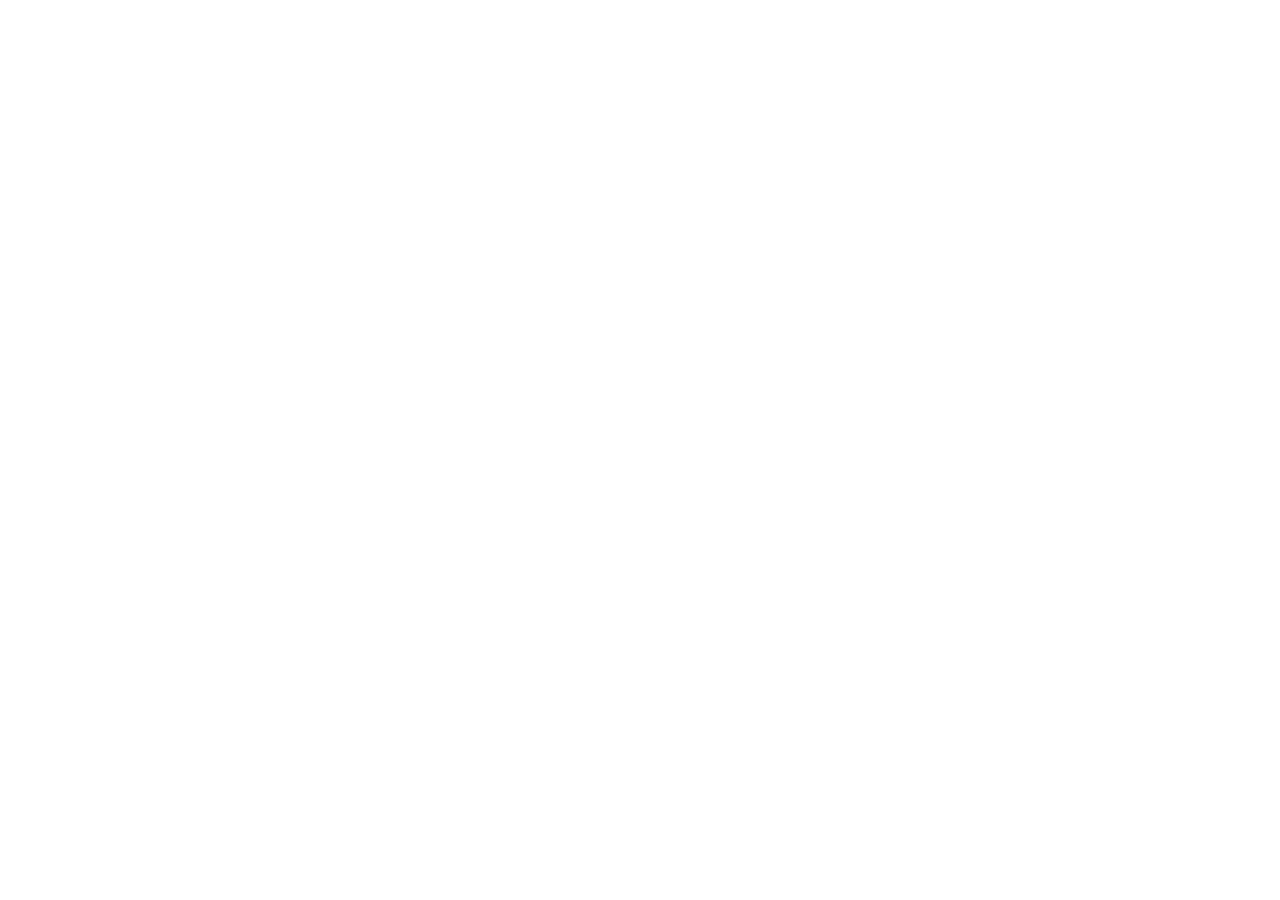
==== index.html @ 96823032 "Start repository" ====
<!doctype html>
<html lang="pt-BR">
  <head>
    <meta charset="UTF-8" />
    <link rel="icon" type="image/x-icon" href="https://raw.githubusercontent.com/CarlosPortugal07/portugalengenharia.github.io/main/favicon.ico" />
    <meta name="viewport" content="width=device-width, initial-scale=1.0" />
    <title>7PE Portugal Engenharia Elétrica | Energia Solar com Projeto Técnico</title>
    <meta name="description" content="Energia solar em Valinhos e região com estudo técnico, projeto elétrico, homologação e atendimento consultivo. Solicite uma simulação gratuita e transparente." />
    <meta name="keywords" content="energia solar Valinhos, sistema fotovoltaico Valinhos, engenharia elétrica Valinhos, projeto solar Campinas, homologação energia solar" />
    <meta name="author" content="Portugal Engenharia Elétrica" />
    <meta name="robots" content="index, follow" />
    <link rel="canonical" href="https://www.portugalengenharia.com.br/" />
    <meta property="og:title" content="7PE Portugal Engenharia Elétrica | Energia Solar em Valinhos" />
    <meta property="og:description" content="Projeto fotovoltaico com engenharia elétrica, visita técnica e orçamento sem promessa inflada." />
    <meta property="og:image" content="https://raw.githubusercontent.com/CarlosPortugal07/portugalengenharia.github.io/main/Logo%20com%20slogan_Fundo%20Branco%202.png" />
    <meta property="og:url" content="https://www.portugalengenharia.com.br/" />
    <meta property="og:type" content="website" />
    <link rel="preconnect" href="https://fonts.googleapis.com" />
    <link rel="preconnect" href="https://fonts.gstatic.com" crossorigin />
    <link href="https://fonts.googleapis.com/css2?family=Inter:wght@400;500;600;700;800;900&family=Playfair+Display:wght@700;800&display=swap" rel="stylesheet" />
    <script async src="https://www.googletagmanager.com/gtag/js?id=G-VBLZVSB03D"></script>
    <script>
      window.dataLayer = window.dataLayer || [];
      function gtag(){dataLayer.push(arguments);}
      gtag('js', new Date());
      gtag('config', 'G-VBLZVSB03D');
    </script>
  </head>
  <body>
    <div id="root"></div>
    <script type="module" src="/src/main.tsx"></script>
  </body>
</html>
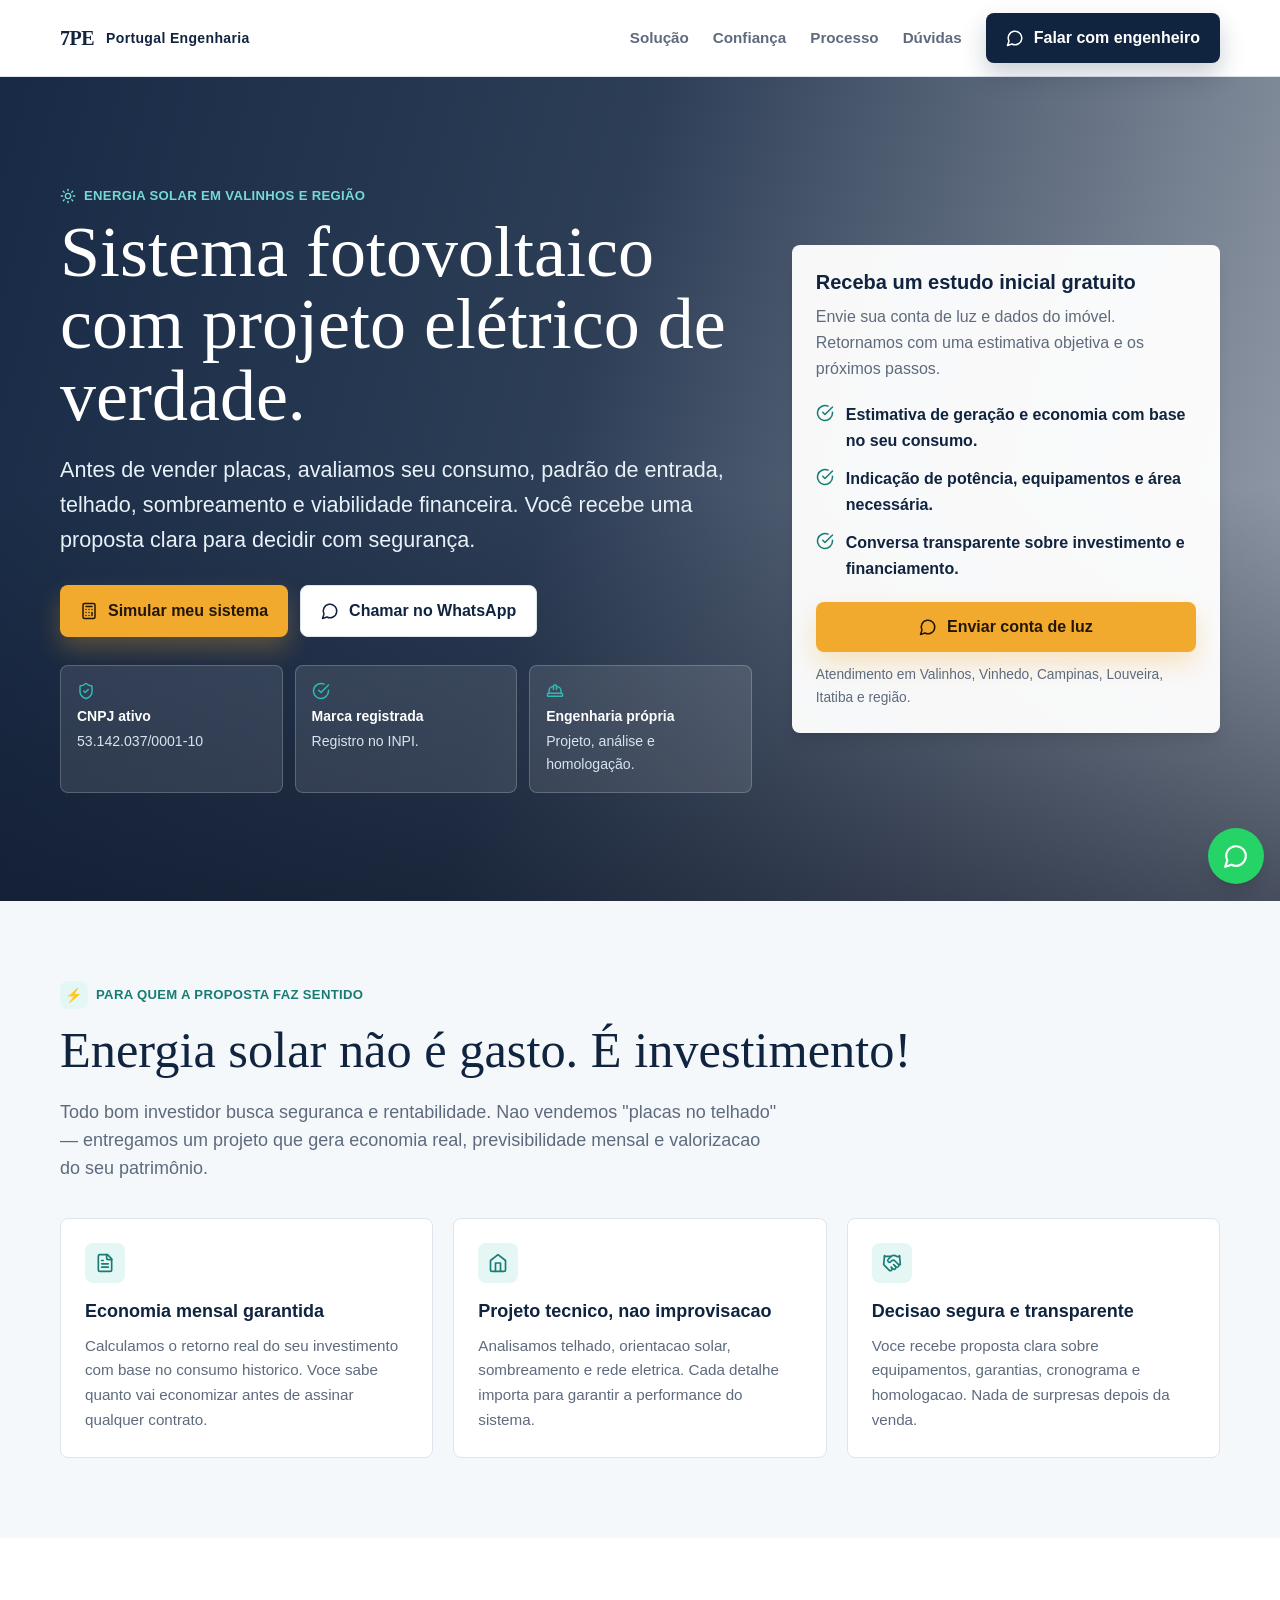
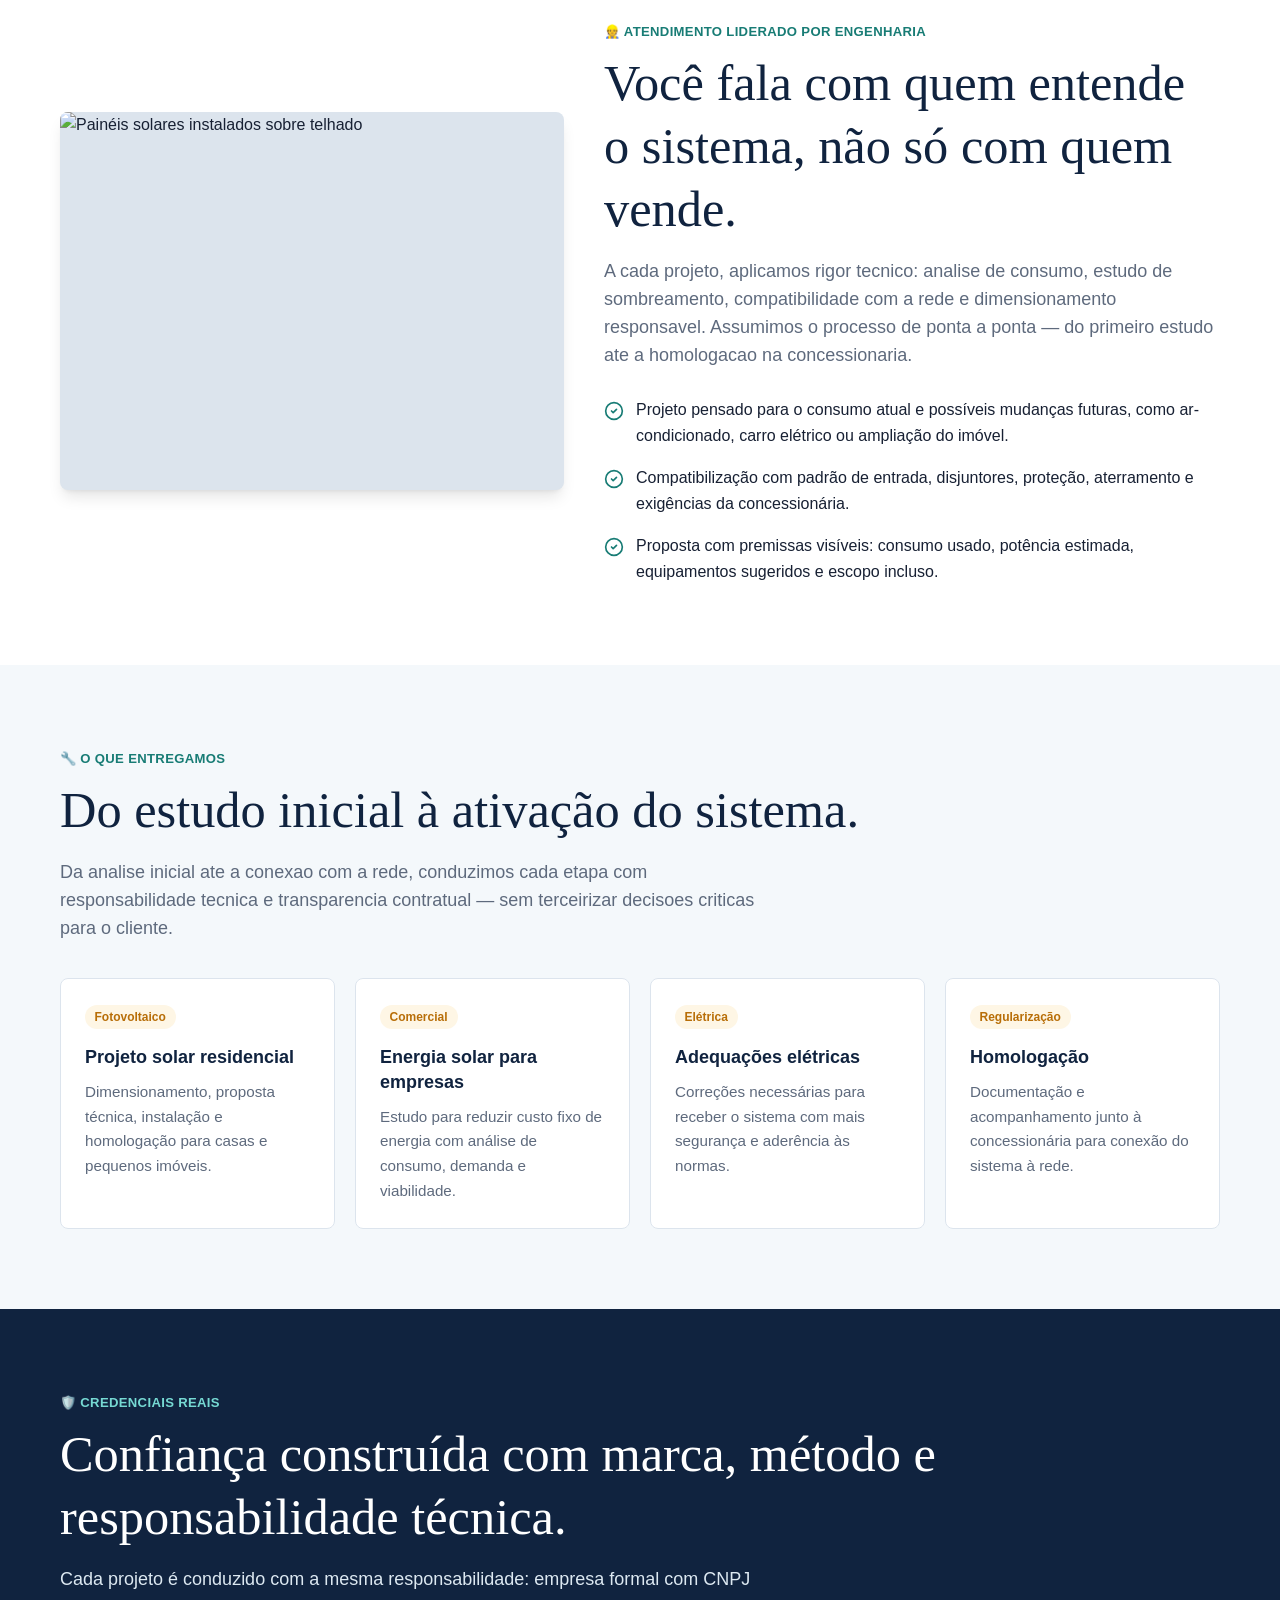
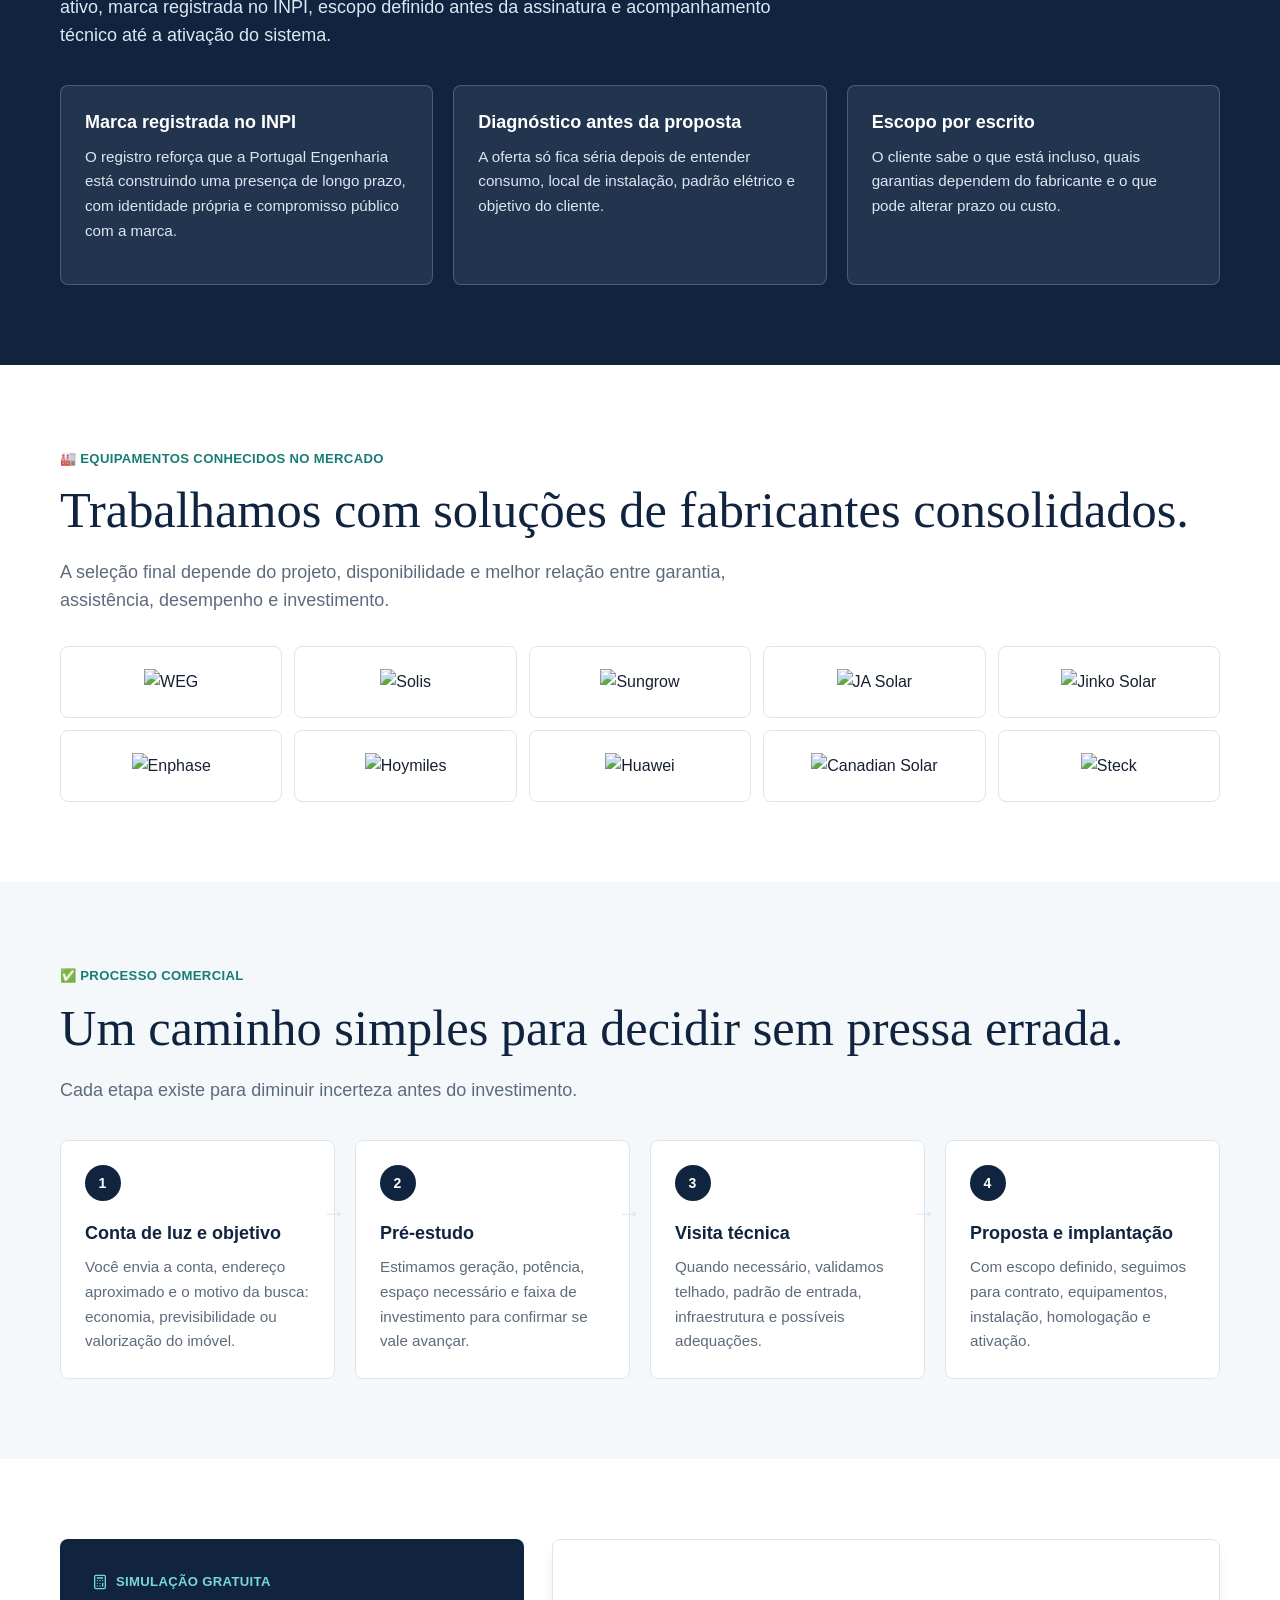
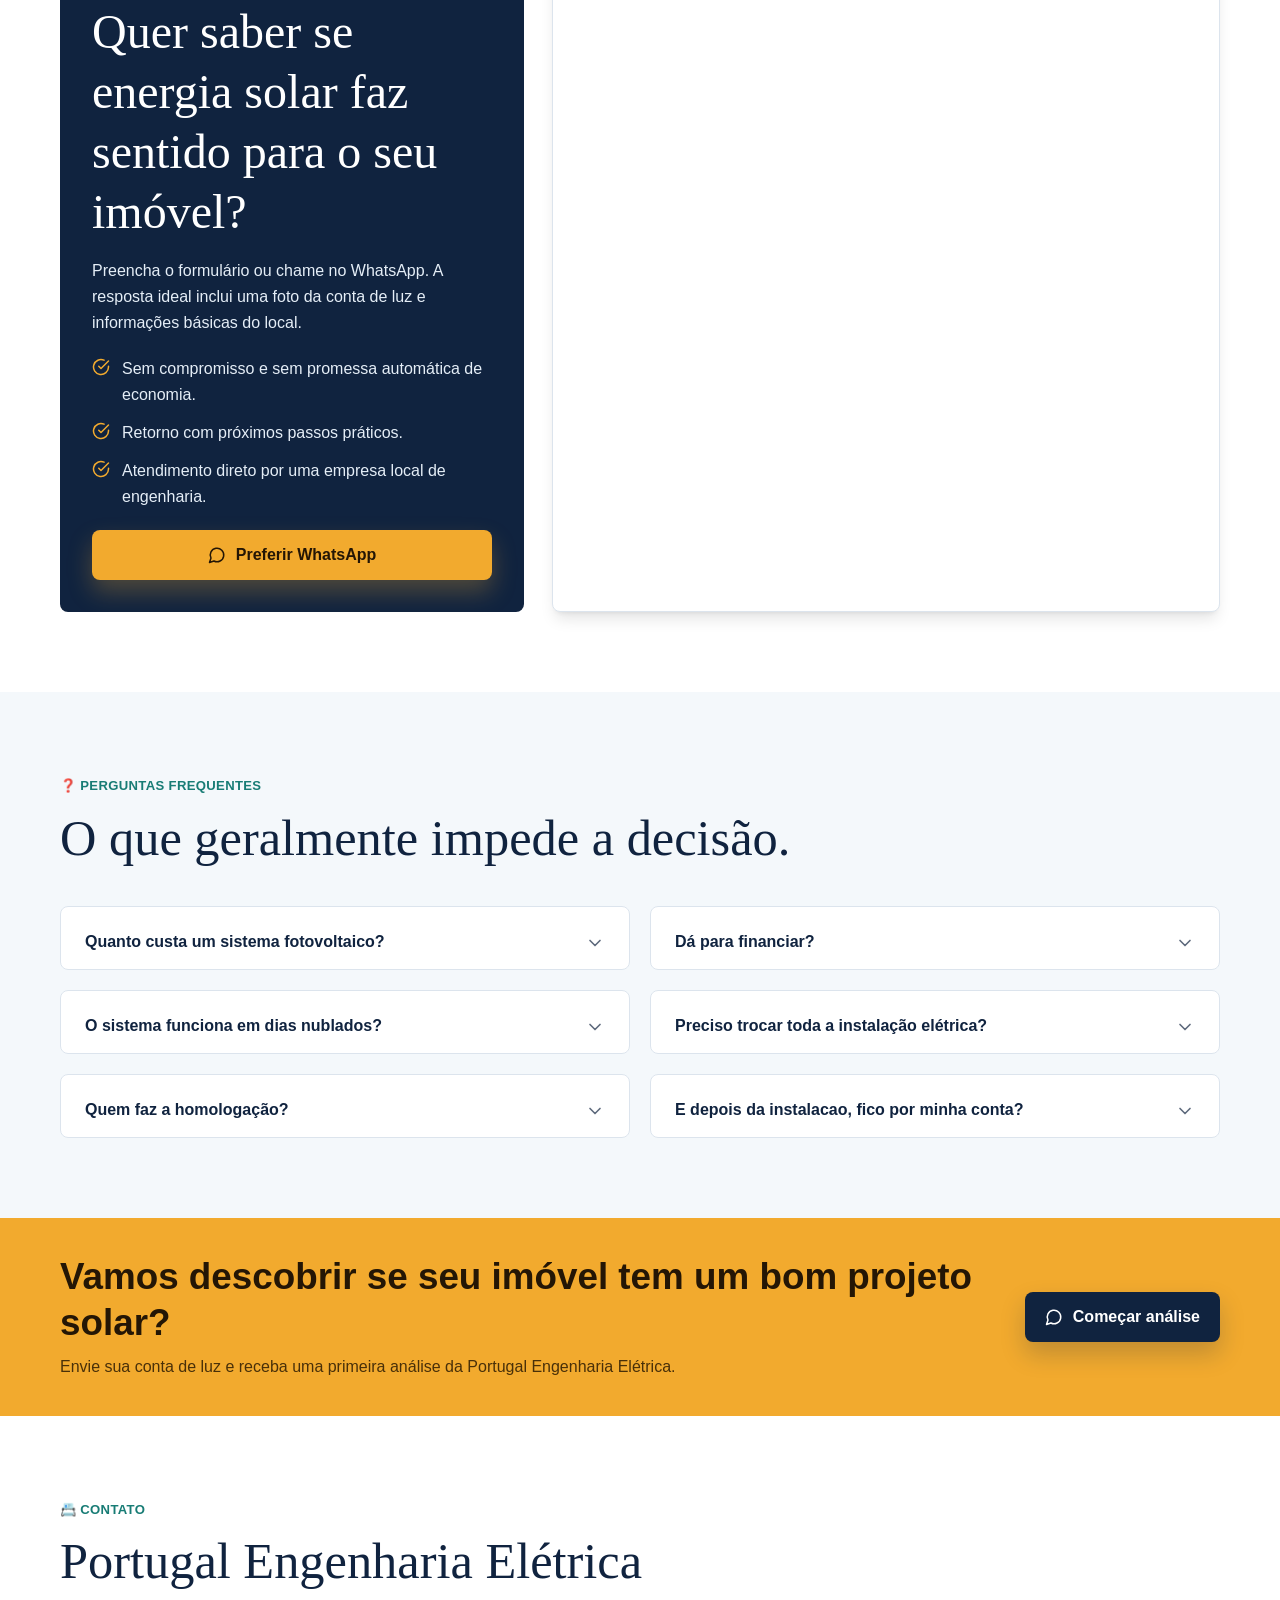
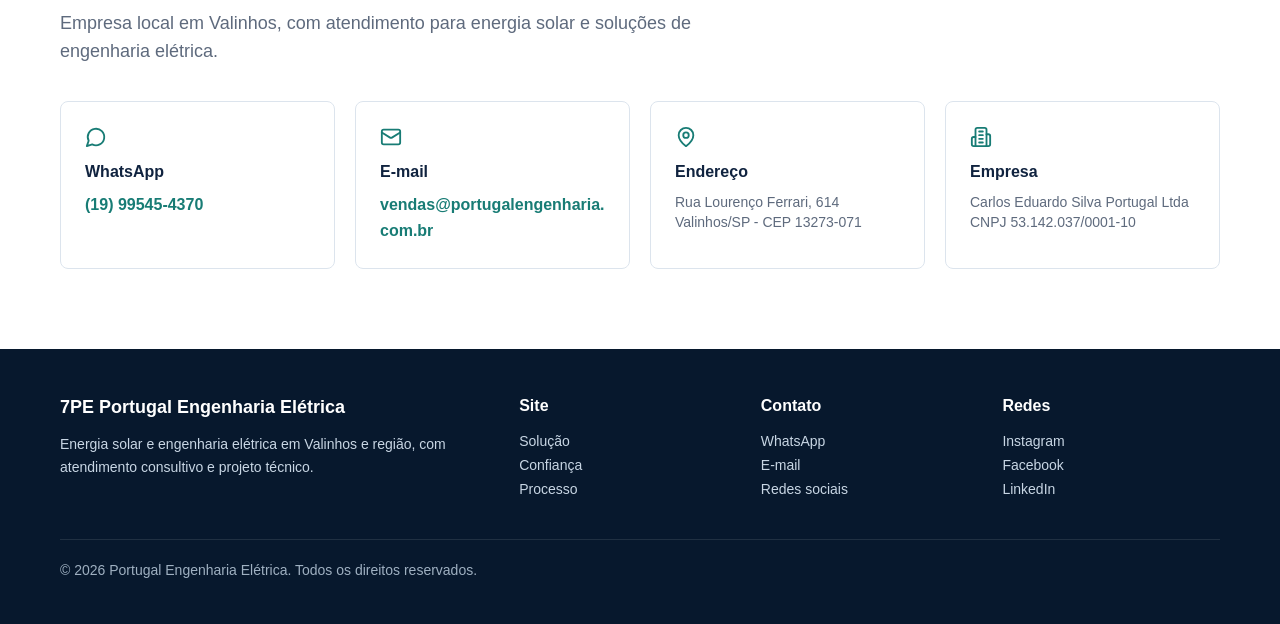
==== commit 9b355e59: "deploy: 80fd0ebad9f43529ec331f3c5658dda9653eba32" ====
--- a/index.html
+++ b/index.html
@@ -25,9 +25,10 @@
       gtag('js', new Date());
       gtag('config', 'G-VBLZVSB03D');
     </script>
+    <script type="module" crossorigin src="/assets/index-lQ47TrLq.js"></script>
+    <link rel="stylesheet" crossorigin href="/assets/index-C2beBzb3.css">
   </head>
   <body>
     <div id="root"></div>
-    <script type="module" src="/src/main.tsx"></script>
   </body>
 </html>
--- a/assets/index-C2beBzb3.css
+++ b/assets/index-C2beBzb3.css
@@ -0,0 +1 @@
+*,:before,:after{--tw-border-spacing-x: 0;--tw-border-spacing-y: 0;--tw-translate-x: 0;--tw-translate-y: 0;--tw-rotate: 0;--tw-skew-x: 0;--tw-skew-y: 0;--tw-scale-x: 1;--tw-scale-y: 1;--tw-pan-x: ;--tw-pan-y: ;--tw-pinch-zoom: ;--tw-scroll-snap-strictness: proximity;--tw-gradient-from-position: ;--tw-gradient-via-position: ;--tw-gradient-to-position: ;--tw-ordinal: ;--tw-slashed-zero: ;--tw-numeric-figure: ;--tw-numeric-spacing: ;--tw-numeric-fraction: ;--tw-ring-inset: ;--tw-ring-offset-width: 0px;--tw-ring-offset-color: #fff;--tw-ring-color: rgb(59 130 246 / .5);--tw-ring-offset-shadow: 0 0 #0000;--tw-ring-shadow: 0 0 #0000;--tw-shadow: 0 0 #0000;--tw-shadow-colored: 0 0 #0000;--tw-blur: ;--tw-brightness: ;--tw-contrast: ;--tw-grayscale: ;--tw-hue-rotate: ;--tw-invert: ;--tw-saturate: ;--tw-sepia: ;--tw-drop-shadow: ;--tw-backdrop-blur: ;--tw-backdrop-brightness: ;--tw-backdrop-contrast: ;--tw-backdrop-grayscale: ;--tw-backdrop-hue-rotate: ;--tw-backdrop-invert: ;--tw-backdrop-opacity: ;--tw-backdrop-saturate: ;--tw-backdrop-sepia: ;--tw-contain-size: ;--tw-contain-layout: ;--tw-contain-paint: ;--tw-contain-style: }::backdrop{--tw-border-spacing-x: 0;--tw-border-spacing-y: 0;--tw-translate-x: 0;--tw-translate-y: 0;--tw-rotate: 0;--tw-skew-x: 0;--tw-skew-y: 0;--tw-scale-x: 1;--tw-scale-y: 1;--tw-pan-x: ;--tw-pan-y: ;--tw-pinch-zoom: ;--tw-scroll-snap-strictness: proximity;--tw-gradient-from-position: ;--tw-gradient-via-position: ;--tw-gradient-to-position: ;--tw-ordinal: ;--tw-slashed-zero: ;--tw-numeric-figure: ;--tw-numeric-spacing: ;--tw-numeric-fraction: ;--tw-ring-inset: ;--tw-ring-offset-width: 0px;--tw-ring-offset-color: #fff;--tw-ring-color: rgb(59 130 246 / .5);--tw-ring-offset-shadow: 0 0 #0000;--tw-ring-shadow: 0 0 #0000;--tw-shadow: 0 0 #0000;--tw-shadow-colored: 0 0 #0000;--tw-blur: ;--tw-brightness: ;--tw-contrast: ;--tw-grayscale: ;--tw-hue-rotate: ;--tw-invert: ;--tw-saturate: ;--tw-sepia: ;--tw-drop-shadow: ;--tw-backdrop-blur: ;--tw-backdrop-brightness: ;--tw-backdrop-contrast: ;--tw-backdrop-grayscale: ;--tw-backdrop-hue-rotate: ;--tw-backdrop-invert: ;--tw-backdrop-opacity: ;--tw-backdrop-saturate: ;--tw-backdrop-sepia: ;--tw-contain-size: ;--tw-contain-layout: ;--tw-contain-paint: ;--tw-contain-style: }*,:before,:after{box-sizing:border-box;border-width:0;border-style:solid;border-color:#e5e7eb}:before,:after{--tw-content: ""}html,:host{line-height:1.5;-webkit-text-size-adjust:100%;-moz-tab-size:4;-o-tab-size:4;tab-size:4;font-family:Inter,Arial,sans-serif;font-feature-settings:normal;font-variation-settings:normal;-webkit-tap-highlight-color:transparent}body{margin:0;line-height:inherit}hr{height:0;color:inherit;border-top-width:1px}abbr:where([title]){-webkit-text-decoration:underline dotted;text-decoration:underline dotted}h1,h2,h3,h4,h5,h6{font-size:inherit;font-weight:inherit}a{color:inherit;text-decoration:inherit}b,strong{font-weight:bolder}code,kbd,samp,pre{font-family:ui-monospace,SFMono-Regular,Menlo,Monaco,Consolas,Liberation Mono,Courier New,monospace;font-feature-settings:normal;font-variation-settings:normal;font-size:1em}small{font-size:80%}sub,sup{font-size:75%;line-height:0;position:relative;vertical-align:baseline}sub{bottom:-.25em}sup{top:-.5em}table{text-indent:0;border-color:inherit;border-collapse:collapse}button,input,optgroup,select,textarea{font-family:inherit;font-feature-settings:inherit;font-variation-settings:inherit;font-size:100%;font-weight:inherit;line-height:inherit;letter-spacing:inherit;color:inherit;margin:0;padding:0}button,select{text-transform:none}button,input:where([type=button]),input:where([type=reset]),input:where([type=submit]){-webkit-appearance:button;background-color:transparent;background-image:none}:-moz-focusring{outline:auto}:-moz-ui-invalid{box-shadow:none}progress{vertical-align:baseline}::-webkit-inner-spin-button,::-webkit-outer-spin-button{height:auto}[type=search]{-webkit-appearance:textfield;outline-offset:-2px}::-webkit-search-decoration{-webkit-appearance:none}::-webkit-file-upload-button{-webkit-appearance:button;font:inherit}summary{display:list-item}blockquote,dl,dd,h1,h2,h3,h4,h5,h6,hr,figure,p,pre{margin:0}fieldset{margin:0;padding:0}legend{padding:0}ol,ul,menu{list-style:none;margin:0;padding:0}dialog{padding:0}textarea{resize:vertical}input::-moz-placeholder,textarea::-moz-placeholder{opacity:1;color:#9ca3af}input::placeholder,textarea::placeholder{opacity:1;color:#9ca3af}button,[role=button]{cursor:pointer}:disabled{cursor:default}img,svg,video,canvas,audio,iframe,embed,object{display:block;vertical-align:middle}img,video{max-width:100%;height:auto}[hidden]:where(:not([hidden=until-found])){display:none}html{scroll-behavior:smooth}body{--tw-bg-opacity: 1;background-color:rgb(255 255 255 / var(--tw-bg-opacity, 1));font-family:Inter,Arial,sans-serif;line-height:1.625;--tw-text-opacity: 1;color:rgb(23 32 51 / var(--tw-text-opacity, 1));-webkit-font-smoothing:antialiased;-moz-osx-font-smoothing:grayscale}.btn{display:inline-flex;min-height:46px;cursor:pointer;-webkit-user-select:none;-moz-user-select:none;user-select:none;align-items:center;justify-content:center;gap:.625rem;white-space:normal;border-radius:.5rem;border-width:0px;padding:.75rem 1.25rem;text-align:center;font-weight:800;transition-property:all;transition-timing-function:cubic-bezier(.4,0,.2,1);transition-duration:.2s}.btn:hover{--tw-translate-y: -.125rem;transform:translate(var(--tw-translate-x),var(--tw-translate-y)) rotate(var(--tw-rotate)) skew(var(--tw-skew-x)) skewY(var(--tw-skew-y)) scaleX(var(--tw-scale-x)) scaleY(var(--tw-scale-y))}.btn-primary{--tw-bg-opacity: 1;background-color:rgb(242 170 46 / var(--tw-bg-opacity, 1));--tw-text-opacity: 1;color:rgb(36 22 5 / var(--tw-text-opacity, 1));--tw-shadow: 0 12px 24px rgba(242,170,46,.28);--tw-shadow-colored: 0 12px 24px var(--tw-shadow-color);box-shadow:var(--tw-ring-offset-shadow, 0 0 #0000),var(--tw-ring-shadow, 0 0 #0000),var(--tw-shadow)}.btn-primary:hover{--tw-bg-opacity: 1;background-color:rgb(255 194 87 / var(--tw-bg-opacity, 1))}.btn-dark{--tw-bg-opacity: 1;background-color:rgb(16 35 63 / var(--tw-bg-opacity, 1));--tw-text-opacity: 1;color:rgb(255 255 255 / var(--tw-text-opacity, 1));--tw-shadow: 0 12px 24px rgba(16,35,63,.22);--tw-shadow-colored: 0 12px 24px var(--tw-shadow-color);box-shadow:var(--tw-ring-offset-shadow, 0 0 #0000),var(--tw-ring-shadow, 0 0 #0000),var(--tw-shadow)}.btn-dark:hover{--tw-bg-opacity: 1;background-color:rgb(24 52 86 / var(--tw-bg-opacity, 1))}.btn-light{border-width:1px;--tw-border-opacity: 1;border-color:rgb(220 228 237 / var(--tw-border-opacity, 1));--tw-bg-opacity: 1;background-color:rgb(255 255 255 / var(--tw-bg-opacity, 1));--tw-text-opacity: 1;color:rgb(16 35 63 / var(--tw-text-opacity, 1))}.icon-box{margin-bottom:1rem;display:inline-flex;height:2.5rem;width:2.5rem;align-items:center;justify-content:center;border-radius:.5rem;--tw-bg-opacity: 1;background-color:rgb(229 247 245 / var(--tw-bg-opacity, 1));--tw-text-opacity: 1;color:rgb(24 124 117 / var(--tw-text-opacity, 1))}.card{border-radius:.5rem;border-width:1px;--tw-border-opacity: 1;border-color:rgb(220 228 237 / var(--tw-border-opacity, 1));--tw-bg-opacity: 1;background-color:rgb(255 255 255 / var(--tw-bg-opacity, 1))}.eyebrow{margin-bottom:.625rem;display:inline-flex;align-items:center;gap:.5rem;font-size:.82rem;font-weight:800;text-transform:uppercase;letter-spacing:.025em;--tw-text-opacity: 1;color:rgb(24 124 117 / var(--tw-text-opacity, 1))}.section-title{font-family:Playfair Display,Georgia,serif;line-height:1.25;--tw-text-opacity: 1;color:rgb(16 35 63 / var(--tw-text-opacity, 1));font-size:clamp(2rem,5vw,3.15rem)}.section-lead{margin-top:1rem;max-width:720px;font-size:1.125rem;line-height:1.75rem;--tw-text-opacity: 1;color:rgb(94 106 125 / var(--tw-text-opacity, 1))}.fixed{position:fixed}.absolute{position:absolute}.relative{position:relative}.sticky{position:sticky}.inset-0{top:0;right:0;bottom:0;left:0}.-right-3{right:-.75rem}.bottom-4{bottom:1rem}.left-0{left:0}.right-0{right:0}.right-4{right:1rem}.top-0{top:0}.top-14{top:3.5rem}.top-\[76px\]{top:76px}.z-0{z-index:0}.z-10{z-index:10}.z-20{z-index:20}.z-30{z-index:30}.mx-auto{margin-left:auto;margin-right:auto}.my-1{margin-top:.25rem;margin-bottom:.25rem}.\!mb-0{margin-bottom:0!important}.mb-1\.5{margin-bottom:.375rem}.mb-2{margin-bottom:.5rem}.mb-2\.5{margin-bottom:.625rem}.mb-3{margin-bottom:.75rem}.mb-4{margin-bottom:1rem}.mb-5{margin-bottom:1.25rem}.mb-7{margin-bottom:1.75rem}.mt-0\.5{margin-top:.125rem}.mt-1{margin-top:.25rem}.mt-2{margin-top:.5rem}.mt-3{margin-top:.75rem}.mt-7{margin-top:1.75rem}.mt-8{margin-top:2rem}.mt-9{margin-top:2.25rem}.block{display:block}.flex{display:flex}.inline-flex{display:inline-flex}.grid{display:grid}.hidden{display:none}.aspect-\[4\/3\]{aspect-ratio:4/3}.\!h-7{height:1.75rem!important}.h-11{height:2.75rem}.h-14{height:3.5rem}.h-9{height:2.25rem}.h-full{height:100%}.max-h-0{max-height:0px}.max-h-40{max-height:10rem}.max-h-\[42px\]{max-height:42px}.min-h-\[150px\]{min-height:150px}.min-h-\[200px\]{min-height:200px}.min-h-\[210px\]{min-height:210px}.min-h-\[230px\]{min-height:230px}.min-h-\[250px\]{min-height:250px}.min-h-\[72px\]{min-height:72px}.min-h-\[76px\]{min-height:76px}.min-h-\[88px\]{min-height:88px}.min-h-\[calc\(100vh-76px\)\]{min-height:calc(100vh - 76px)}.\!w-7{width:1.75rem!important}.w-11{width:2.75rem}.w-14{width:3.5rem}.w-9{width:2.25rem}.w-\[min\(1160px\,calc\(100\%-32px\)\)\]{width:min(1160px,calc(100% - 32px))}.w-auto{width:auto}.w-full{width:100%}.min-w-0{min-width:0px}.max-w-\[690px\]{max-width:690px}.max-w-\[760px\]{max-width:760px}.max-w-\[780px\]{max-width:780px}.shrink-0{flex-shrink:0}.rotate-180{--tw-rotate: 180deg;transform:translate(var(--tw-translate-x),var(--tw-translate-y)) rotate(var(--tw-rotate)) skew(var(--tw-skew-x)) skewY(var(--tw-skew-y)) scaleX(var(--tw-scale-x)) scaleY(var(--tw-scale-y))}@keyframes fadeIn{0%{opacity:0}to{opacity:1}}.animate-fade-in{animation:fadeIn .5s ease-out forwards}@keyframes fadeUp{0%{opacity:0;transform:translateY(24px)}to{opacity:1;transform:translateY(0)}}.animate-fade-up{animation:fadeUp .6s ease-out forwards}@keyframes pulseSoft{0%,to{opacity:1}50%{opacity:.85}}.animate-pulse-soft{animation:pulseSoft 2s ease-in-out infinite}@keyframes slideRight{0%{opacity:0;transform:translate(-24px)}to{opacity:1;transform:translate(0)}}.animate-slide-right{animation:slideRight .5s ease-out forwards}.cursor-pointer{cursor:pointer}.grid-cols-1{grid-template-columns:repeat(1,minmax(0,1fr))}.grid-cols-2{grid-template-columns:repeat(2,minmax(0,1fr))}.flex-col{flex-direction:column}.flex-wrap{flex-wrap:wrap}.items-start{align-items:flex-start}.items-center{align-items:center}.items-stretch{align-items:stretch}.justify-center{justify-content:center}.justify-between{justify-content:space-between}.gap-0{gap:0px}.gap-10{gap:2.5rem}.gap-3{gap:.75rem}.gap-5{gap:1.25rem}.gap-6{gap:1.5rem}.gap-7{gap:1.75rem}.space-y-3>:not([hidden])~:not([hidden]){--tw-space-y-reverse: 0;margin-top:calc(.75rem * calc(1 - var(--tw-space-y-reverse)));margin-bottom:calc(.75rem * var(--tw-space-y-reverse))}.space-y-4>:not([hidden])~:not([hidden]){--tw-space-y-reverse: 0;margin-top:calc(1rem * calc(1 - var(--tw-space-y-reverse)));margin-bottom:calc(1rem * var(--tw-space-y-reverse))}.overflow-hidden{overflow:hidden}.whitespace-pre-line{white-space:pre-line}.break-words{overflow-wrap:break-word}.rounded-full{border-radius:9999px}.rounded-lg{border-radius:.5rem}.border{border-width:1px}.border-0{border-width:0px}.border-b{border-bottom-width:1px}.border-t{border-top-width:1px}.border-line{--tw-border-opacity: 1;border-color:rgb(220 228 237 / var(--tw-border-opacity, 1))}.border-white\/10{border-color:#ffffff1a}.border-white\/20{border-color:#fff3}.bg-\[\#07182d\]{--tw-bg-opacity: 1;background-color:rgb(7 24 45 / var(--tw-bg-opacity, 1))}.bg-\[\#25d366\]{--tw-bg-opacity: 1;background-color:rgb(37 211 102 / var(--tw-bg-opacity, 1))}.bg-gold{--tw-bg-opacity: 1;background-color:rgb(242 170 46 / var(--tw-bg-opacity, 1))}.bg-gold-50{--tw-bg-opacity: 1;background-color:rgb(254 246 229 / var(--tw-bg-opacity, 1))}.bg-line{--tw-bg-opacity: 1;background-color:rgb(220 228 237 / var(--tw-bg-opacity, 1))}.bg-navy{--tw-bg-opacity: 1;background-color:rgb(16 35 63 / var(--tw-bg-opacity, 1))}.bg-soft{--tw-bg-opacity: 1;background-color:rgb(244 248 251 / var(--tw-bg-opacity, 1))}.bg-white{--tw-bg-opacity: 1;background-color:rgb(255 255 255 / var(--tw-bg-opacity, 1))}.bg-white\/10{background-color:#ffffff1a}.bg-white\/95{background-color:#fffffff2}.bg-white\/\[0\.08\]{background-color:#ffffff14}.bg-white\/\[0\.96\]{background-color:#fffffff5}.bg-gradient-to-t{background-image:linear-gradient(to top,var(--tw-gradient-stops))}.from-navy-900\/60{--tw-gradient-from: rgb(13 21 39 / .6) var(--tw-gradient-from-position);--tw-gradient-to: rgb(13 21 39 / 0) var(--tw-gradient-to-position);--tw-gradient-stops: var(--tw-gradient-from), var(--tw-gradient-to)}.via-transparent{--tw-gradient-to: rgb(0 0 0 / 0) var(--tw-gradient-to-position);--tw-gradient-stops: var(--tw-gradient-from), transparent var(--tw-gradient-via-position), var(--tw-gradient-to)}.to-transparent{--tw-gradient-to: transparent var(--tw-gradient-to-position)}.object-contain{-o-object-fit:contain;object-fit:contain}.object-cover{-o-object-fit:cover;object-fit:cover}.p-3{padding:.75rem}.p-4{padding:1rem}.p-6{padding:1.5rem}.p-8{padding:2rem}.px-2\.5{padding-left:.625rem;padding-right:.625rem}.px-6{padding-left:1.5rem;padding-right:1.5rem}.py-1{padding-top:.25rem;padding-bottom:.25rem}.py-11{padding-top:2.75rem;padding-bottom:2.75rem}.py-14{padding-top:3.5rem;padding-bottom:3.5rem}.py-20{padding-top:5rem;padding-bottom:5rem}.py-3{padding-top:.75rem;padding-bottom:.75rem}.py-9{padding-top:2.25rem;padding-bottom:2.25rem}.pb-4{padding-bottom:1rem}.pb-6{padding-bottom:1.5rem}.pt-5{padding-top:1.25rem}.text-left{text-align:left}.font-display{font-family:Playfair Display,Georgia,serif}.\!text-sm{font-size:.875rem!important;line-height:1.25rem!important}.text-2xl{font-size:1.5rem;line-height:2rem}.text-\[0\.86rem\]{font-size:.86rem}.text-\[0\.88rem\]{font-size:.88rem}.text-\[0\.95rem\]{font-size:.95rem}.text-\[clamp\(1\.04rem\,2vw\,1\.35rem\)\]{font-size:clamp(1.04rem,2vw,1.35rem)}.text-base{font-size:1rem;line-height:1.5rem}.text-lg{font-size:1.125rem;line-height:1.75rem}.text-sm{font-size:.875rem;line-height:1.25rem}.text-xl{font-size:1.25rem;line-height:1.75rem}.text-xs{font-size:.75rem;line-height:1rem}.font-bold{font-weight:700}.font-extrabold{font-weight:800}.font-light{font-weight:300}.font-semibold{font-weight:600}.leading-\[1\]{line-height:1}.leading-relaxed{line-height:1.625}.leading-snug{line-height:1.375}.leading-tight{line-height:1.25}.tracking-tight{letter-spacing:-.025em}.tracking-wide{letter-spacing:.025em}.\!text-\[\#dce8f1\]{--tw-text-opacity: 1 !important;color:rgb(220 232 241 / var(--tw-text-opacity, 1))!important}.\!text-white{--tw-text-opacity: 1 !important;color:rgb(255 255 255 / var(--tw-text-opacity, 1))!important}.text-\[\#241605\]{--tw-text-opacity: 1;color:rgb(36 22 5 / var(--tw-text-opacity, 1))}.text-\[\#493009\]{--tw-text-opacity: 1;color:rgb(73 48 9 / var(--tw-text-opacity, 1))}.text-\[\#9fb0c1\]{--tw-text-opacity: 1;color:rgb(159 176 193 / var(--tw-text-opacity, 1))}.text-\[\#c8d6e4\]{--tw-text-opacity: 1;color:rgb(200 214 228 / var(--tw-text-opacity, 1))}.text-\[\#d6e5ef\]{--tw-text-opacity: 1;color:rgb(214 229 239 / var(--tw-text-opacity, 1))}.text-\[\#dce8f1\]{--tw-text-opacity: 1;color:rgb(220 232 241 / var(--tw-text-opacity, 1))}.text-\[\#e5eef7\]{--tw-text-opacity: 1;color:rgb(229 238 247 / var(--tw-text-opacity, 1))}.text-\[\#e9f1f8\]{--tw-text-opacity: 1;color:rgb(233 241 248 / var(--tw-text-opacity, 1))}.text-gold{--tw-text-opacity: 1;color:rgb(242 170 46 / var(--tw-text-opacity, 1))}.text-gold-700{--tw-text-opacity: 1;color:rgb(184 110 8 / var(--tw-text-opacity, 1))}.text-ink{--tw-text-opacity: 1;color:rgb(23 32 51 / var(--tw-text-opacity, 1))}.text-line{--tw-text-opacity: 1;color:rgb(220 228 237 / var(--tw-text-opacity, 1))}.text-mint{--tw-text-opacity: 1;color:rgb(47 187 177 / var(--tw-text-opacity, 1))}.text-mint-300{--tw-text-opacity: 1;color:rgb(118 217 211 / var(--tw-text-opacity, 1))}.text-mint-700{--tw-text-opacity: 1;color:rgb(24 124 117 / var(--tw-text-opacity, 1))}.text-muted{--tw-text-opacity: 1;color:rgb(94 106 125 / var(--tw-text-opacity, 1))}.text-navy{--tw-text-opacity: 1;color:rgb(16 35 63 / var(--tw-text-opacity, 1))}.text-white{--tw-text-opacity: 1;color:rgb(255 255 255 / var(--tw-text-opacity, 1))}.no-underline{text-decoration-line:none}.opacity-0{opacity:0}.opacity-100{opacity:1}.shadow-lg{--tw-shadow: 0 10px 15px -3px rgb(0 0 0 / .1), 0 4px 6px -4px rgb(0 0 0 / .1);--tw-shadow-colored: 0 10px 15px -3px var(--tw-shadow-color), 0 4px 6px -4px var(--tw-shadow-color);box-shadow:var(--tw-ring-offset-shadow, 0 0 #0000),var(--tw-ring-shadow, 0 0 #0000),var(--tw-shadow)}.shadow-sm{--tw-shadow: 0 1px 2px 0 rgb(0 0 0 / .05);--tw-shadow-colored: 0 1px 2px 0 var(--tw-shadow-color);box-shadow:var(--tw-ring-offset-shadow, 0 0 #0000),var(--tw-ring-shadow, 0 0 #0000),var(--tw-shadow)}.backdrop-blur-lg{--tw-backdrop-blur: blur(16px);-webkit-backdrop-filter:var(--tw-backdrop-blur) var(--tw-backdrop-brightness) var(--tw-backdrop-contrast) var(--tw-backdrop-grayscale) var(--tw-backdrop-hue-rotate) var(--tw-backdrop-invert) var(--tw-backdrop-opacity) var(--tw-backdrop-saturate) var(--tw-backdrop-sepia);backdrop-filter:var(--tw-backdrop-blur) var(--tw-backdrop-brightness) var(--tw-backdrop-contrast) var(--tw-backdrop-grayscale) var(--tw-backdrop-hue-rotate) var(--tw-backdrop-invert) var(--tw-backdrop-opacity) var(--tw-backdrop-saturate) var(--tw-backdrop-sepia)}.backdrop-blur-sm{--tw-backdrop-blur: blur(4px);-webkit-backdrop-filter:var(--tw-backdrop-blur) var(--tw-backdrop-brightness) var(--tw-backdrop-contrast) var(--tw-backdrop-grayscale) var(--tw-backdrop-hue-rotate) var(--tw-backdrop-invert) var(--tw-backdrop-opacity) var(--tw-backdrop-saturate) var(--tw-backdrop-sepia);backdrop-filter:var(--tw-backdrop-blur) var(--tw-backdrop-brightness) var(--tw-backdrop-contrast) var(--tw-backdrop-grayscale) var(--tw-backdrop-hue-rotate) var(--tw-backdrop-invert) var(--tw-backdrop-opacity) var(--tw-backdrop-saturate) var(--tw-backdrop-sepia)}.backdrop-blur-xl{--tw-backdrop-blur: blur(24px);-webkit-backdrop-filter:var(--tw-backdrop-blur) var(--tw-backdrop-brightness) var(--tw-backdrop-contrast) var(--tw-backdrop-grayscale) var(--tw-backdrop-hue-rotate) var(--tw-backdrop-invert) var(--tw-backdrop-opacity) var(--tw-backdrop-saturate) var(--tw-backdrop-sepia);backdrop-filter:var(--tw-backdrop-blur) var(--tw-backdrop-brightness) var(--tw-backdrop-contrast) var(--tw-backdrop-grayscale) var(--tw-backdrop-hue-rotate) var(--tw-backdrop-invert) var(--tw-backdrop-opacity) var(--tw-backdrop-saturate) var(--tw-backdrop-sepia)}.transition-all{transition-property:all;transition-timing-function:cubic-bezier(.4,0,.2,1);transition-duration:.15s}.transition-colors{transition-property:color,background-color,border-color,text-decoration-color,fill,stroke;transition-timing-function:cubic-bezier(.4,0,.2,1);transition-duration:.15s}.transition-transform{transition-property:transform;transition-timing-function:cubic-bezier(.4,0,.2,1);transition-duration:.15s}.duration-300{transition-duration:.3s}.hover\:-translate-y-0\.5:hover{--tw-translate-y: -.125rem;transform:translate(var(--tw-translate-x),var(--tw-translate-y)) rotate(var(--tw-rotate)) skew(var(--tw-skew-x)) skewY(var(--tw-skew-y)) scaleX(var(--tw-scale-x)) scaleY(var(--tw-scale-y))}.hover\:-translate-y-1:hover{--tw-translate-y: -.25rem;transform:translate(var(--tw-translate-x),var(--tw-translate-y)) rotate(var(--tw-rotate)) skew(var(--tw-skew-x)) skewY(var(--tw-skew-y)) scaleX(var(--tw-scale-x)) scaleY(var(--tw-scale-y))}.hover\:border-mint\/30:hover{border-color:#2fbbb14d}.hover\:border-white\/30:hover{border-color:#ffffff4d}.hover\:bg-white\/15:hover{background-color:#ffffff26}.hover\:bg-white\/\[0\.12\]:hover{background-color:#ffffff1f}.hover\:text-mint-700:hover{--tw-text-opacity: 1;color:rgb(24 124 117 / var(--tw-text-opacity, 1))}.hover\:text-white:hover{--tw-text-opacity: 1;color:rgb(255 255 255 / var(--tw-text-opacity, 1))}.hover\:shadow-lg:hover{--tw-shadow: 0 10px 15px -3px rgb(0 0 0 / .1), 0 4px 6px -4px rgb(0 0 0 / .1);--tw-shadow-colored: 0 10px 15px -3px var(--tw-shadow-color), 0 4px 6px -4px var(--tw-shadow-color);box-shadow:var(--tw-ring-offset-shadow, 0 0 #0000),var(--tw-ring-shadow, 0 0 #0000),var(--tw-shadow)}.hover\:shadow-md:hover{--tw-shadow: 0 4px 6px -1px rgb(0 0 0 / .1), 0 2px 4px -2px rgb(0 0 0 / .1);--tw-shadow-colored: 0 4px 6px -1px var(--tw-shadow-color), 0 2px 4px -2px var(--tw-shadow-color);box-shadow:var(--tw-ring-offset-shadow, 0 0 #0000),var(--tw-ring-shadow, 0 0 #0000),var(--tw-shadow)}@media (min-width: 640px){.sm\:inline{display:inline}.sm\:grid-cols-2{grid-template-columns:repeat(2,minmax(0,1fr))}.sm\:grid-cols-3{grid-template-columns:repeat(3,minmax(0,1fr))}}@media (min-width: 768px){.md\:relative{position:relative}.md\:top-0{top:0}.md\:mt-0{margin-top:0}.md\:flex{display:flex}.md\:hidden{display:none}.md\:grid-cols-2{grid-template-columns:repeat(2,minmax(0,1fr))}.md\:grid-cols-3{grid-template-columns:repeat(3,minmax(0,1fr))}.md\:grid-cols-5{grid-template-columns:repeat(5,minmax(0,1fr))}.md\:grid-cols-\[0\.82fr_1\.18fr\]{grid-template-columns:.82fr 1.18fr}.md\:grid-cols-\[0\.9fr_1\.1fr\]{grid-template-columns:.9fr 1.1fr}.md\:grid-cols-\[1\.05fr_0\.65fr\]{grid-template-columns:1.05fr .65fr}.md\:flex-row{flex-direction:row}.md\:items-center{align-items:center}.md\:gap-6{gap:1.5rem}.md\:border-0{border-width:0px}.md\:p-0{padding:0}.md\:py-0{padding-top:0;padding-bottom:0}.md\:shadow-none{--tw-shadow: 0 0 #0000;--tw-shadow-colored: 0 0 #0000;box-shadow:var(--tw-ring-offset-shadow, 0 0 #0000),var(--tw-ring-shadow, 0 0 #0000),var(--tw-shadow)}}@media (min-width: 1024px){.lg\:block{display:block}.lg\:grid-cols-4{grid-template-columns:repeat(4,minmax(0,1fr))}.lg\:grid-cols-\[1\.4fr_0\.7fr_0\.7fr_0\.7fr\]{grid-template-columns:1.4fr .7fr .7fr .7fr}}
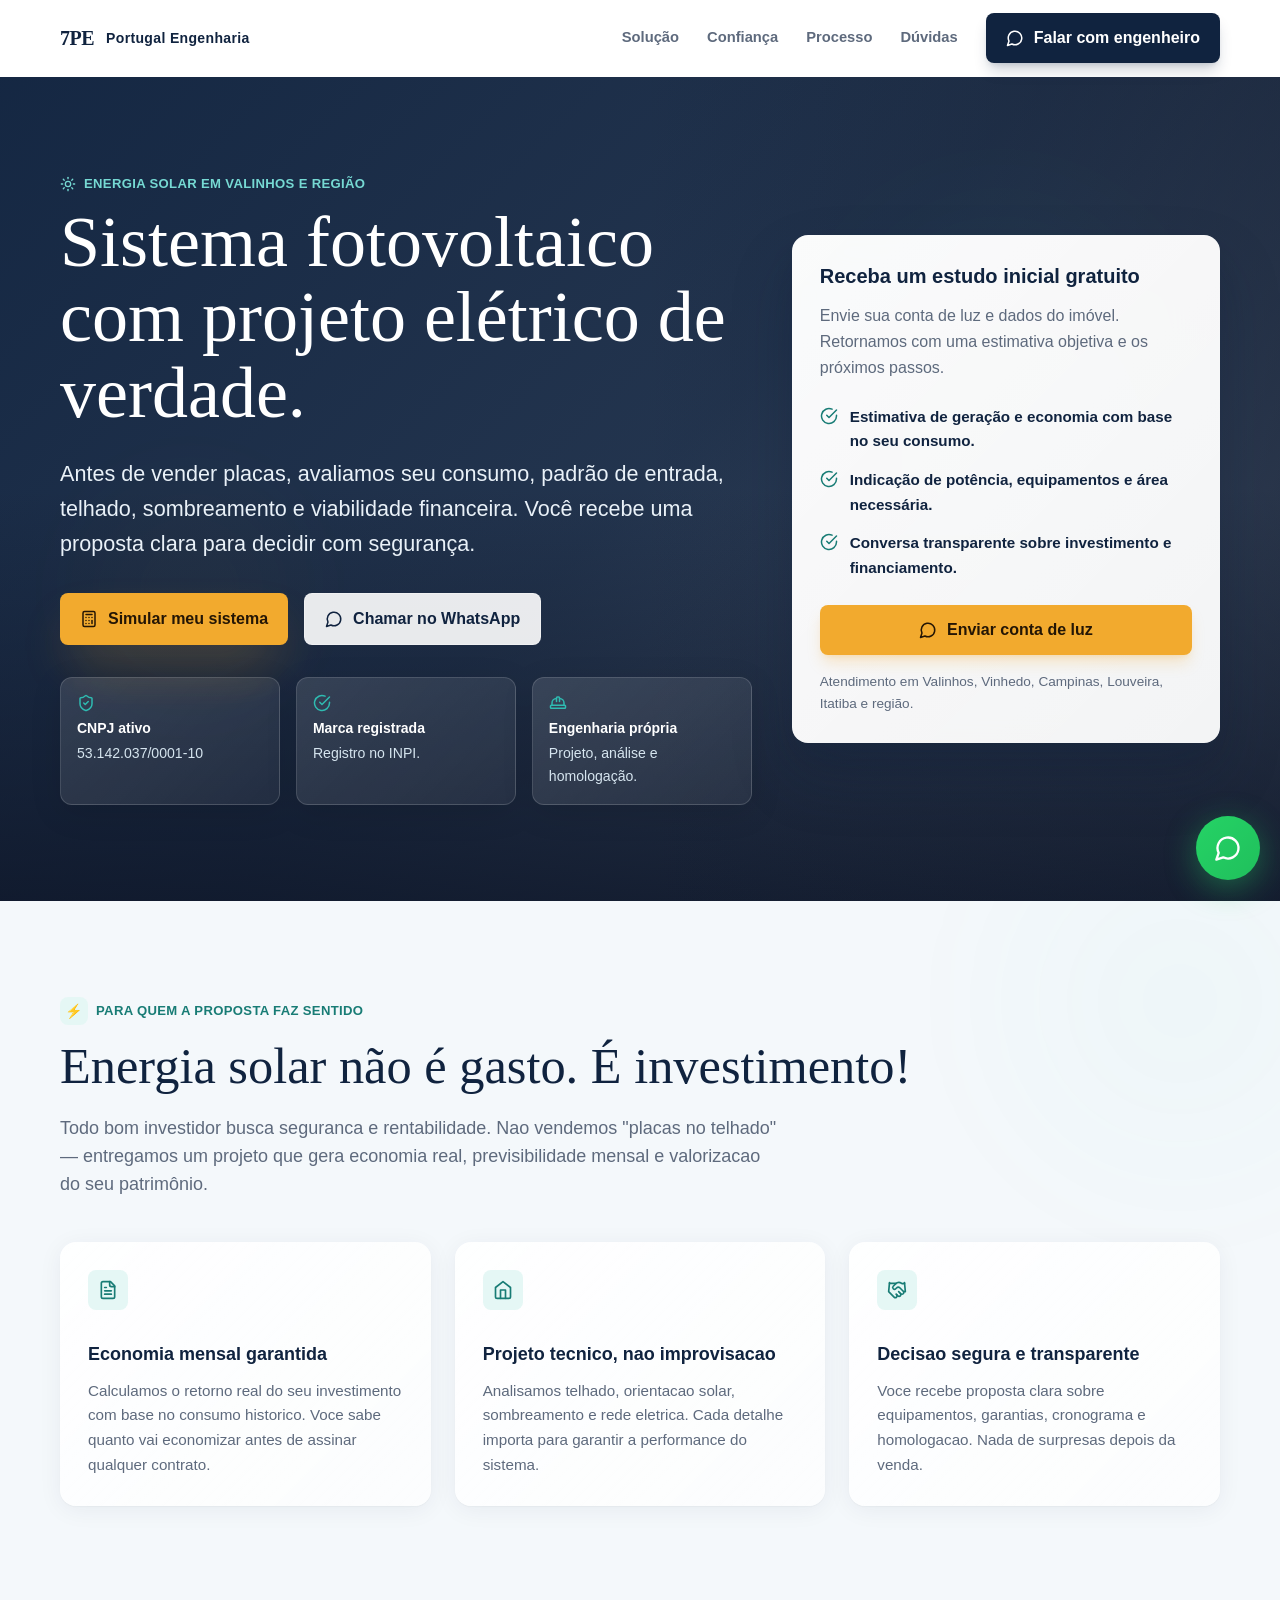
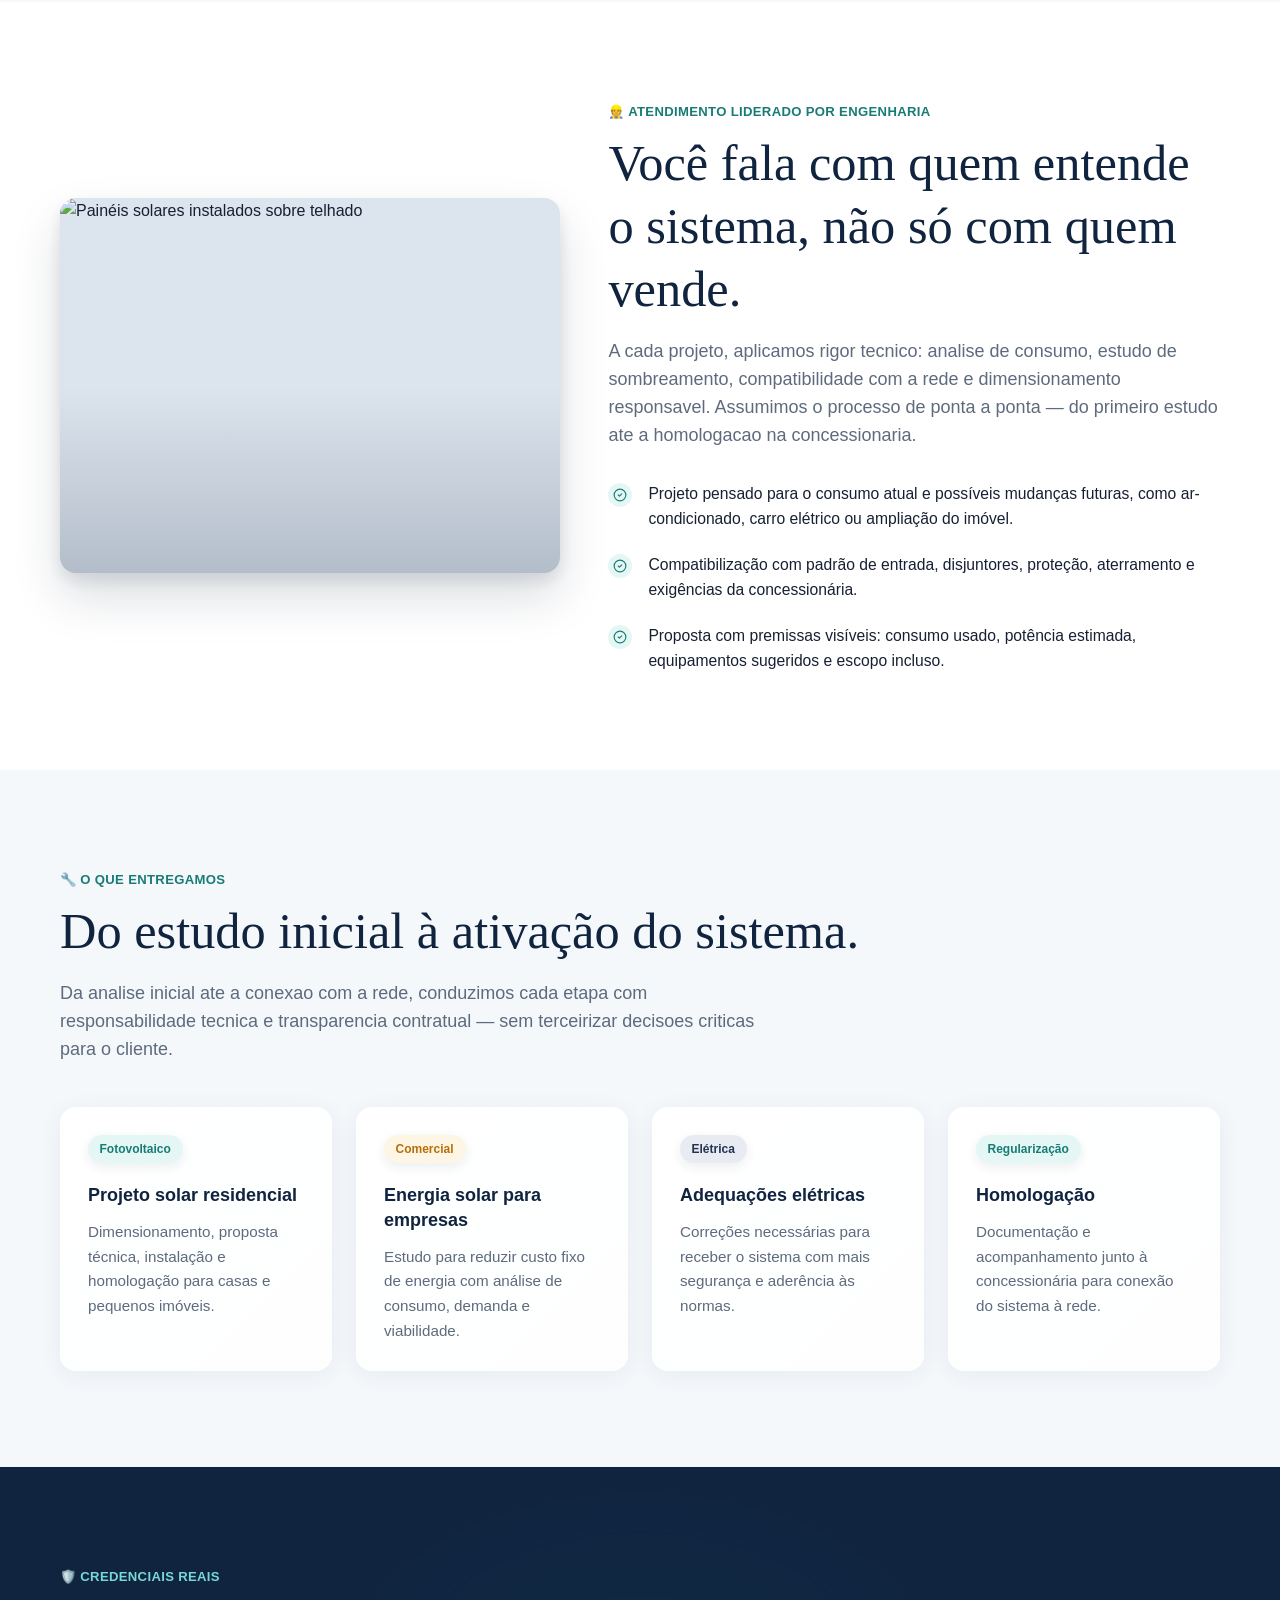
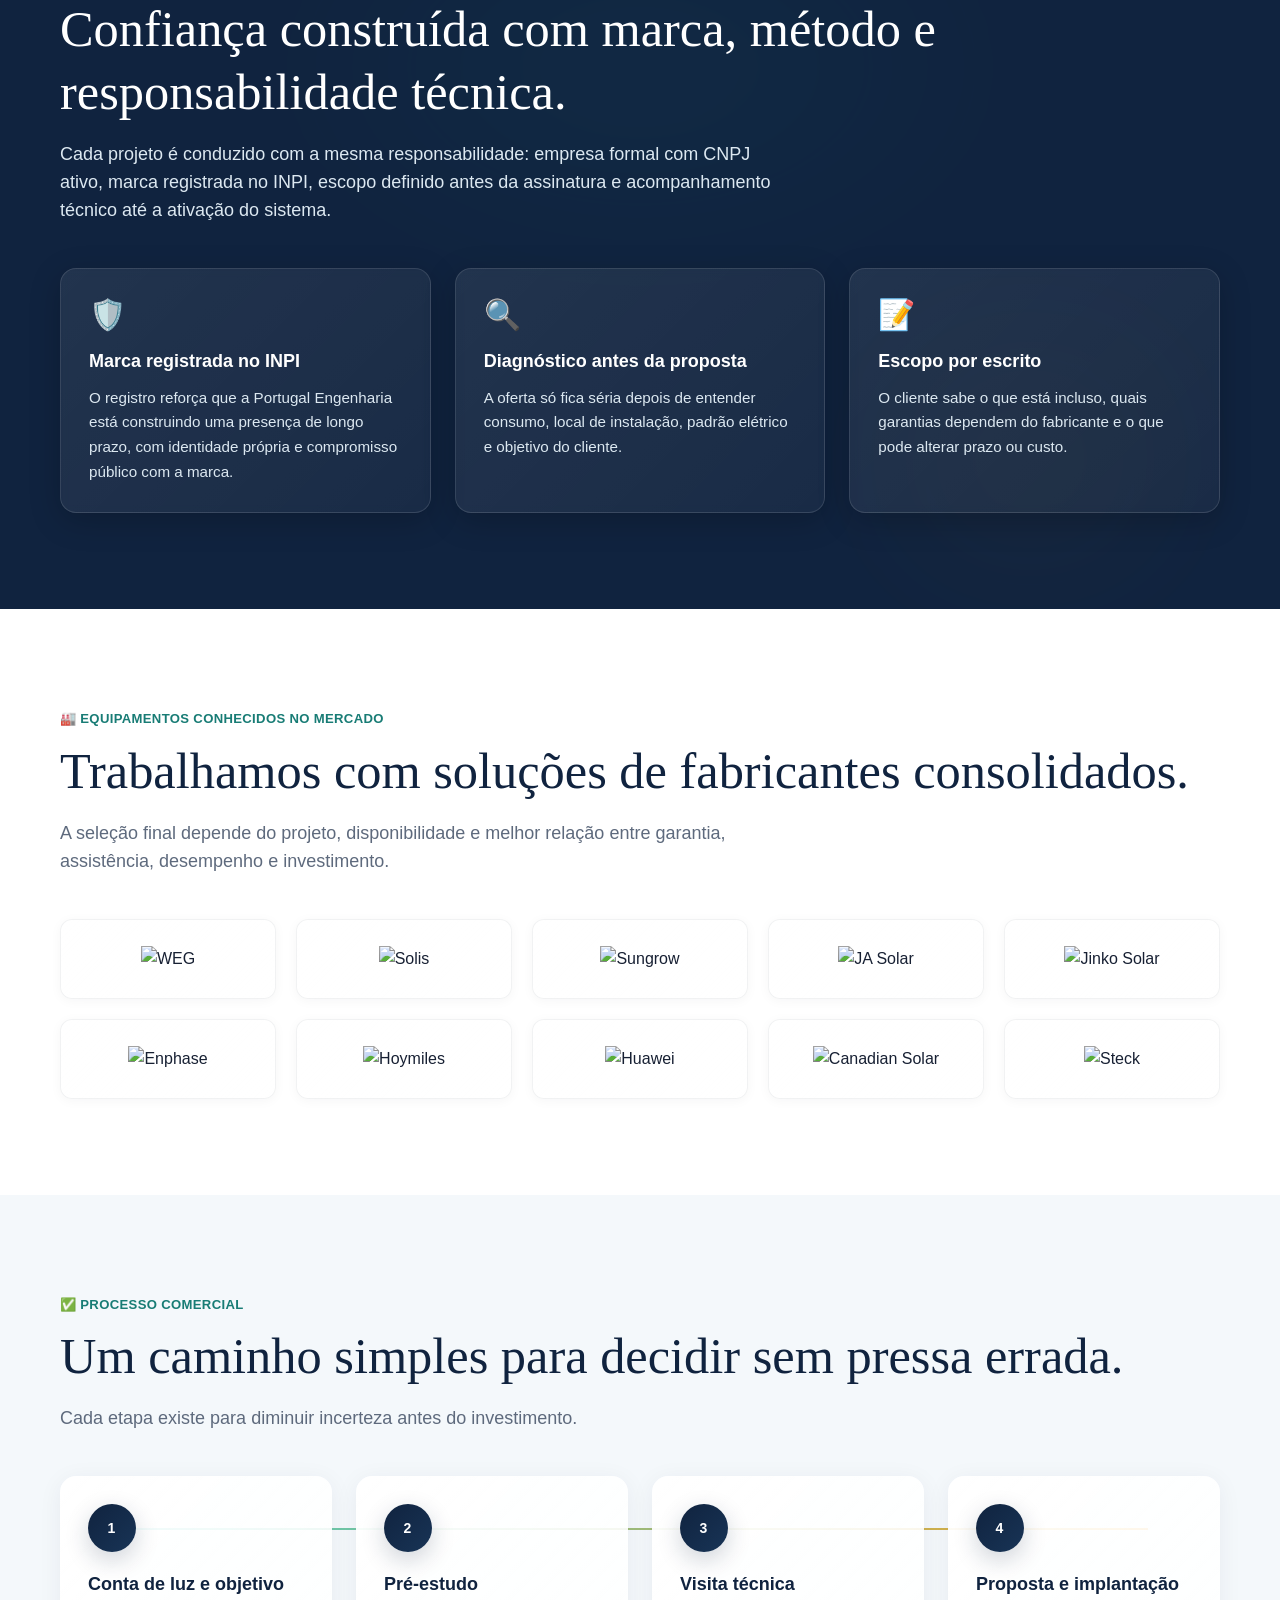
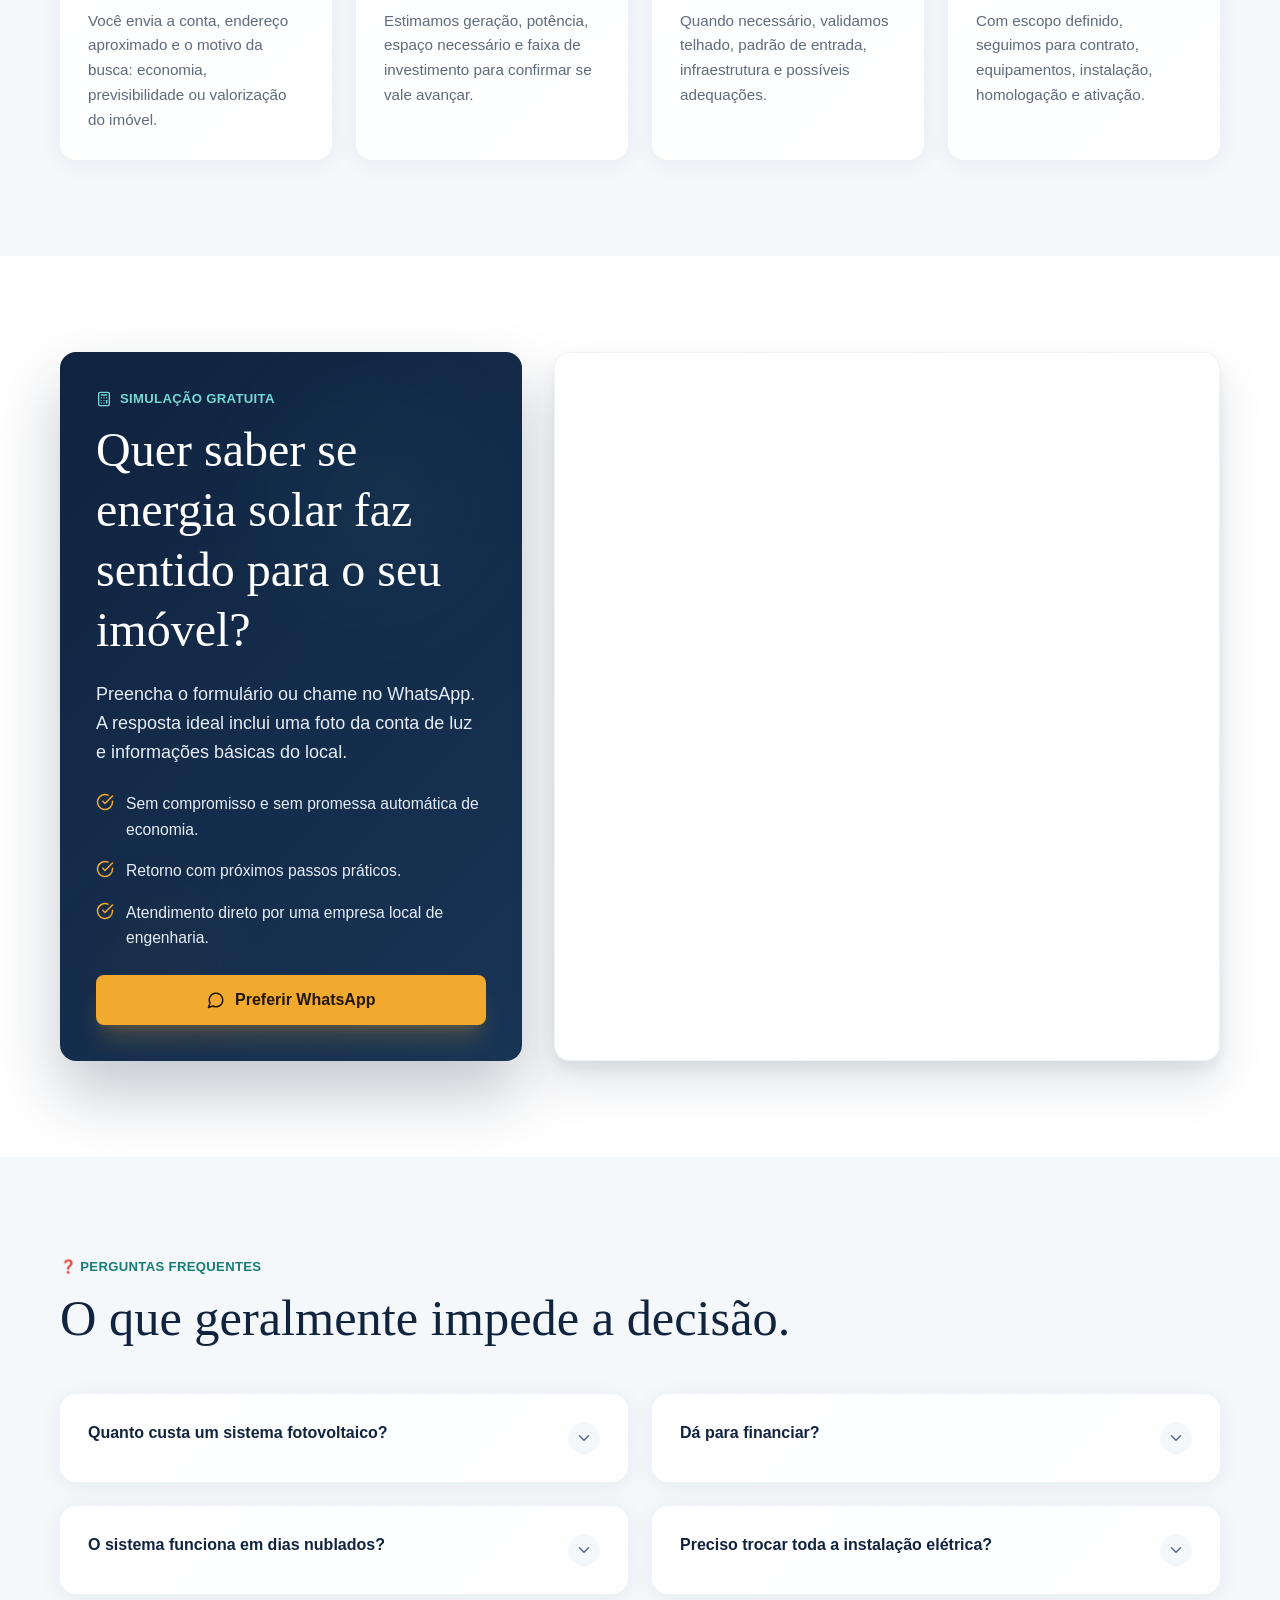
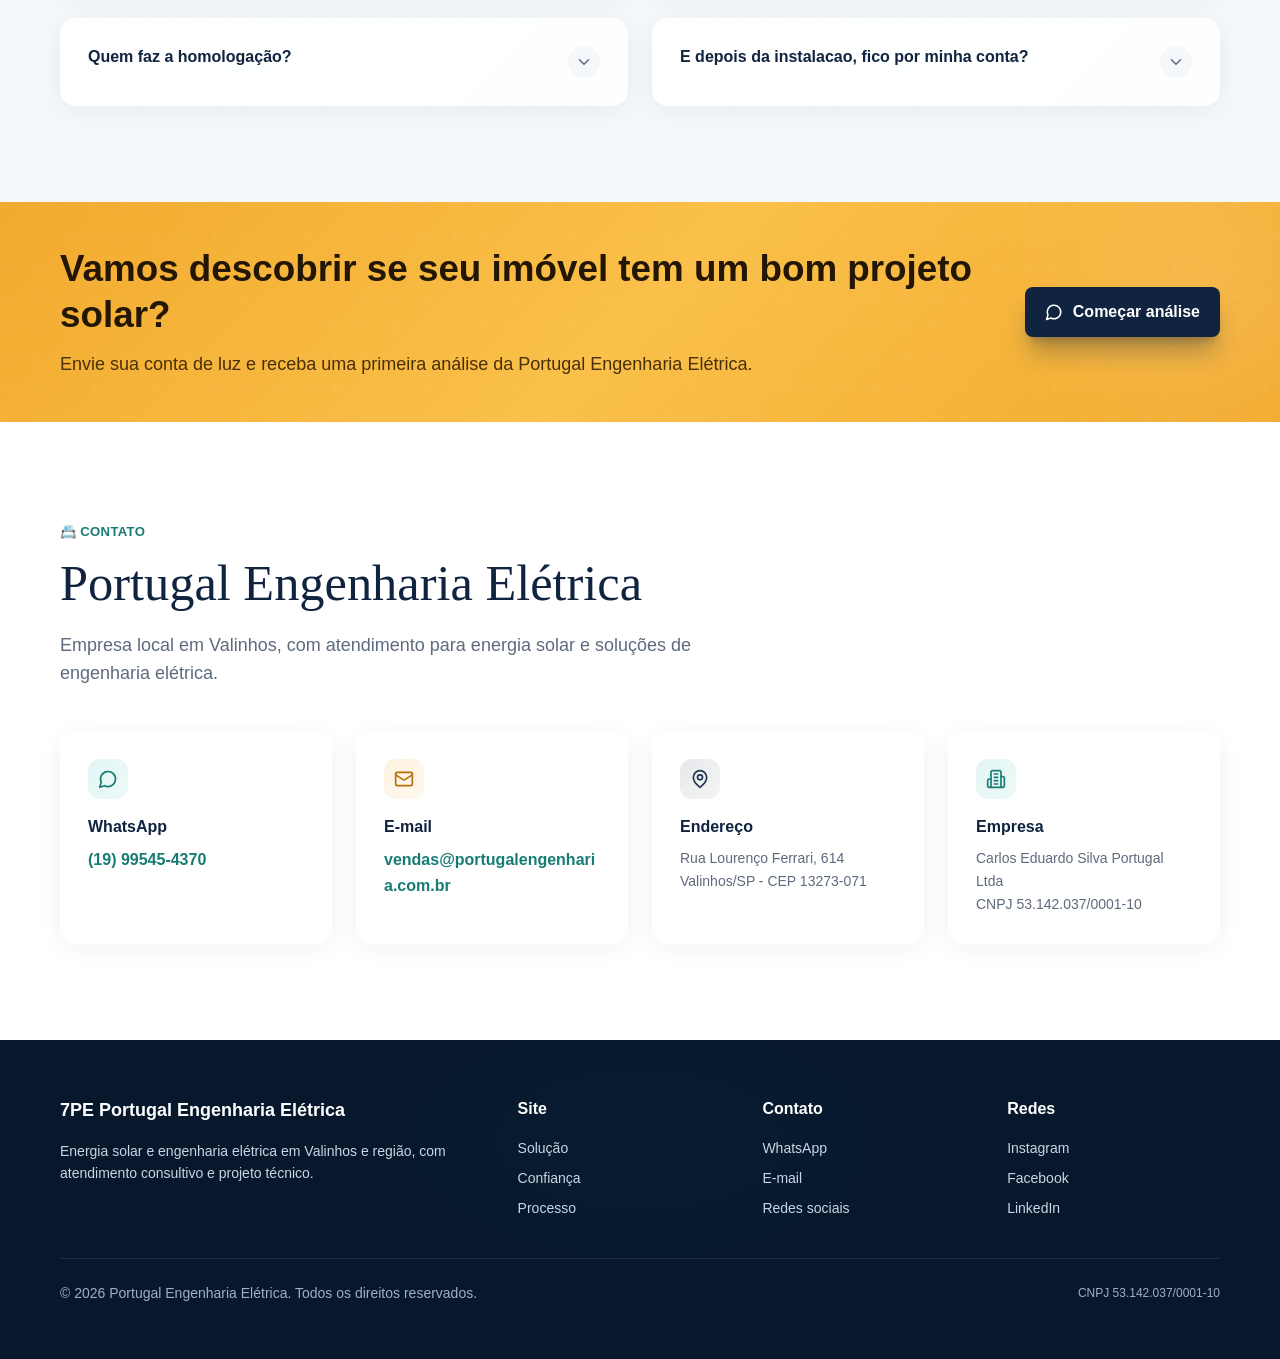
==== commit ca56ef76: "deploy: 047bea3dc669afe82bb7f0d486ca1c49b5b6ee43" ====
--- a/index.html
+++ b/index.html
@@ -25,8 +25,8 @@
       gtag('js', new Date());
       gtag('config', 'G-VBLZVSB03D');
     </script>
-    <script type="module" crossorigin src="/assets/index-lQ47TrLq.js"></script>
-    <link rel="stylesheet" crossorigin href="/assets/index-C2beBzb3.css">
+    <script type="module" crossorigin src="/assets/index-S2FeezBZ.js"></script>
+    <link rel="stylesheet" crossorigin href="/assets/index-nA-rZa1A.css">
   </head>
   <body>
     <div id="root"></div>
--- a/assets/index-nA-rZa1A.css
+++ b/assets/index-nA-rZa1A.css
@@ -0,0 +1 @@
+*,:before,:after{--tw-border-spacing-x: 0;--tw-border-spacing-y: 0;--tw-translate-x: 0;--tw-translate-y: 0;--tw-rotate: 0;--tw-skew-x: 0;--tw-skew-y: 0;--tw-scale-x: 1;--tw-scale-y: 1;--tw-pan-x: ;--tw-pan-y: ;--tw-pinch-zoom: ;--tw-scroll-snap-strictness: proximity;--tw-gradient-from-position: ;--tw-gradient-via-position: ;--tw-gradient-to-position: ;--tw-ordinal: ;--tw-slashed-zero: ;--tw-numeric-figure: ;--tw-numeric-spacing: ;--tw-numeric-fraction: ;--tw-ring-inset: ;--tw-ring-offset-width: 0px;--tw-ring-offset-color: #fff;--tw-ring-color: rgb(59 130 246 / .5);--tw-ring-offset-shadow: 0 0 #0000;--tw-ring-shadow: 0 0 #0000;--tw-shadow: 0 0 #0000;--tw-shadow-colored: 0 0 #0000;--tw-blur: ;--tw-brightness: ;--tw-contrast: ;--tw-grayscale: ;--tw-hue-rotate: ;--tw-invert: ;--tw-saturate: ;--tw-sepia: ;--tw-drop-shadow: ;--tw-backdrop-blur: ;--tw-backdrop-brightness: ;--tw-backdrop-contrast: ;--tw-backdrop-grayscale: ;--tw-backdrop-hue-rotate: ;--tw-backdrop-invert: ;--tw-backdrop-opacity: ;--tw-backdrop-saturate: ;--tw-backdrop-sepia: ;--tw-contain-size: ;--tw-contain-layout: ;--tw-contain-paint: ;--tw-contain-style: }::backdrop{--tw-border-spacing-x: 0;--tw-border-spacing-y: 0;--tw-translate-x: 0;--tw-translate-y: 0;--tw-rotate: 0;--tw-skew-x: 0;--tw-skew-y: 0;--tw-scale-x: 1;--tw-scale-y: 1;--tw-pan-x: ;--tw-pan-y: ;--tw-pinch-zoom: ;--tw-scroll-snap-strictness: proximity;--tw-gradient-from-position: ;--tw-gradient-via-position: ;--tw-gradient-to-position: ;--tw-ordinal: ;--tw-slashed-zero: ;--tw-numeric-figure: ;--tw-numeric-spacing: ;--tw-numeric-fraction: ;--tw-ring-inset: ;--tw-ring-offset-width: 0px;--tw-ring-offset-color: #fff;--tw-ring-color: rgb(59 130 246 / .5);--tw-ring-offset-shadow: 0 0 #0000;--tw-ring-shadow: 0 0 #0000;--tw-shadow: 0 0 #0000;--tw-shadow-colored: 0 0 #0000;--tw-blur: ;--tw-brightness: ;--tw-contrast: ;--tw-grayscale: ;--tw-hue-rotate: ;--tw-invert: ;--tw-saturate: ;--tw-sepia: ;--tw-drop-shadow: ;--tw-backdrop-blur: ;--tw-backdrop-brightness: ;--tw-backdrop-contrast: ;--tw-backdrop-grayscale: ;--tw-backdrop-hue-rotate: ;--tw-backdrop-invert: ;--tw-backdrop-opacity: ;--tw-backdrop-saturate: ;--tw-backdrop-sepia: ;--tw-contain-size: ;--tw-contain-layout: ;--tw-contain-paint: ;--tw-contain-style: }*,:before,:after{box-sizing:border-box;border-width:0;border-style:solid;border-color:#e5e7eb}:before,:after{--tw-content: ""}html,:host{line-height:1.5;-webkit-text-size-adjust:100%;-moz-tab-size:4;-o-tab-size:4;tab-size:4;font-family:Inter,Arial,sans-serif;font-feature-settings:normal;font-variation-settings:normal;-webkit-tap-highlight-color:transparent}body{margin:0;line-height:inherit}hr{height:0;color:inherit;border-top-width:1px}abbr:where([title]){-webkit-text-decoration:underline dotted;text-decoration:underline dotted}h1,h2,h3,h4,h5,h6{font-size:inherit;font-weight:inherit}a{color:inherit;text-decoration:inherit}b,strong{font-weight:bolder}code,kbd,samp,pre{font-family:ui-monospace,SFMono-Regular,Menlo,Monaco,Consolas,Liberation Mono,Courier New,monospace;font-feature-settings:normal;font-variation-settings:normal;font-size:1em}small{font-size:80%}sub,sup{font-size:75%;line-height:0;position:relative;vertical-align:baseline}sub{bottom:-.25em}sup{top:-.5em}table{text-indent:0;border-color:inherit;border-collapse:collapse}button,input,optgroup,select,textarea{font-family:inherit;font-feature-settings:inherit;font-variation-settings:inherit;font-size:100%;font-weight:inherit;line-height:inherit;letter-spacing:inherit;color:inherit;margin:0;padding:0}button,select{text-transform:none}button,input:where([type=button]),input:where([type=reset]),input:where([type=submit]){-webkit-appearance:button;background-color:transparent;background-image:none}:-moz-focusring{outline:auto}:-moz-ui-invalid{box-shadow:none}progress{vertical-align:baseline}::-webkit-inner-spin-button,::-webkit-outer-spin-button{height:auto}[type=search]{-webkit-appearance:textfield;outline-offset:-2px}::-webkit-search-decoration{-webkit-appearance:none}::-webkit-file-upload-button{-webkit-appearance:button;font:inherit}summary{display:list-item}blockquote,dl,dd,h1,h2,h3,h4,h5,h6,hr,figure,p,pre{margin:0}fieldset{margin:0;padding:0}legend{padding:0}ol,ul,menu{list-style:none;margin:0;padding:0}dialog{padding:0}textarea{resize:vertical}input::-moz-placeholder,textarea::-moz-placeholder{opacity:1;color:#9ca3af}input::placeholder,textarea::placeholder{opacity:1;color:#9ca3af}button,[role=button]{cursor:pointer}:disabled{cursor:default}img,svg,video,canvas,audio,iframe,embed,object{display:block;vertical-align:middle}img,video{max-width:100%;height:auto}[hidden]:where(:not([hidden=until-found])){display:none}html{scroll-behavior:smooth}body{--tw-bg-opacity: 1;background-color:rgb(255 255 255 / var(--tw-bg-opacity, 1));font-family:Inter,Arial,sans-serif;line-height:1.625;--tw-text-opacity: 1;color:rgb(23 32 51 / var(--tw-text-opacity, 1));-webkit-font-smoothing:antialiased;-moz-osx-font-smoothing:grayscale}.btn{display:inline-flex;min-height:46px;cursor:pointer;-webkit-user-select:none;-moz-user-select:none;user-select:none;align-items:center;justify-content:center;gap:.625rem;white-space:normal;border-radius:.5rem;border-width:0px;padding:.75rem 1.25rem;text-align:center;font-weight:800;transition-property:all;transition-timing-function:cubic-bezier(.4,0,.2,1);transition-duration:.2s}.btn:hover{--tw-translate-y: -.125rem;transform:translate(var(--tw-translate-x),var(--tw-translate-y)) rotate(var(--tw-rotate)) skew(var(--tw-skew-x)) skewY(var(--tw-skew-y)) scaleX(var(--tw-scale-x)) scaleY(var(--tw-scale-y))}.btn-primary{--tw-bg-opacity: 1;background-color:rgb(242 170 46 / var(--tw-bg-opacity, 1));--tw-text-opacity: 1;color:rgb(36 22 5 / var(--tw-text-opacity, 1));--tw-shadow: 0 12px 24px rgba(242,170,46,.28);--tw-shadow-colored: 0 12px 24px var(--tw-shadow-color);box-shadow:var(--tw-ring-offset-shadow, 0 0 #0000),var(--tw-ring-shadow, 0 0 #0000),var(--tw-shadow)}.btn-primary:hover{--tw-bg-opacity: 1;background-color:rgb(255 194 87 / var(--tw-bg-opacity, 1))}.btn-dark{--tw-bg-opacity: 1;background-color:rgb(16 35 63 / var(--tw-bg-opacity, 1));--tw-text-opacity: 1;color:rgb(255 255 255 / var(--tw-text-opacity, 1));--tw-shadow: 0 12px 24px rgba(16,35,63,.22);--tw-shadow-colored: 0 12px 24px var(--tw-shadow-color);box-shadow:var(--tw-ring-offset-shadow, 0 0 #0000),var(--tw-ring-shadow, 0 0 #0000),var(--tw-shadow)}.btn-dark:hover{--tw-bg-opacity: 1;background-color:rgb(24 52 86 / var(--tw-bg-opacity, 1))}.btn-light{border-width:1px;--tw-border-opacity: 1;border-color:rgb(220 228 237 / var(--tw-border-opacity, 1));--tw-bg-opacity: 1;background-color:rgb(255 255 255 / var(--tw-bg-opacity, 1));--tw-text-opacity: 1;color:rgb(16 35 63 / var(--tw-text-opacity, 1))}.icon-box{margin-bottom:1rem;display:inline-flex;height:2.5rem;width:2.5rem;align-items:center;justify-content:center;border-radius:.5rem;--tw-bg-opacity: 1;background-color:rgb(229 247 245 / var(--tw-bg-opacity, 1));--tw-text-opacity: 1;color:rgb(24 124 117 / var(--tw-text-opacity, 1))}.eyebrow{margin-bottom:.625rem;display:inline-flex;align-items:center;gap:.5rem;font-size:.82rem;font-weight:800;text-transform:uppercase;letter-spacing:.025em;--tw-text-opacity: 1;color:rgb(24 124 117 / var(--tw-text-opacity, 1))}.section-title{font-family:Playfair Display,Georgia,serif;line-height:1.25;--tw-text-opacity: 1;color:rgb(16 35 63 / var(--tw-text-opacity, 1));font-size:clamp(2rem,5vw,3.15rem)}.section-lead{margin-top:1rem;max-width:720px;font-size:1.125rem;line-height:1.75rem;--tw-text-opacity: 1;color:rgb(94 106 125 / var(--tw-text-opacity, 1))}.pointer-events-none{pointer-events:none}.fixed{position:fixed}.absolute{position:absolute}.relative{position:relative}.sticky{position:sticky}.-inset-4{top:-1rem;right:-1rem;bottom:-1rem;left:-1rem}.inset-0{top:0;right:0;bottom:0;left:0}.inset-x-0{left:0;right:0}.bottom-0{bottom:0}.bottom-40{bottom:10rem}.bottom-5{bottom:1.25rem}.left-0{left:0}.left-1\/2{left:50%}.left-10{left:2.5rem}.left-\[calc\(48px\+1\.5rem\)\]{left:calc(48px + 1.5rem)}.right-0{right:0}.right-20{right:5rem}.right-5{right:1.25rem}.right-\[-10\%\]{right:-10%}.right-\[calc\(48px\+1\.5rem\)\]{right:calc(48px + 1.5rem)}.top-0{top:0}.top-20{top:5rem}.top-\[-50\%\]{top:-50%}.top-\[52px\]{top:52px}.top-\[76px\]{top:76px}.z-0{z-index:0}.z-10{z-index:10}.z-40{z-index:40}.z-50{z-index:50}.mx-auto{margin-left:auto;margin-right:auto}.\!mb-0{margin-bottom:0!important}.mb-1\.5{margin-bottom:.375rem}.mb-2{margin-bottom:.5rem}.mb-3{margin-bottom:.75rem}.mb-4{margin-bottom:1rem}.mb-5{margin-bottom:1.25rem}.mb-6{margin-bottom:1.5rem}.mb-8{margin-bottom:2rem}.mt-0{margin-top:0}.mt-0\.5{margin-top:.125rem}.mt-1{margin-top:.25rem}.mt-10{margin-top:2.5rem}.mt-11{margin-top:2.75rem}.mt-2{margin-top:.5rem}.mt-3{margin-top:.75rem}.mt-4{margin-top:1rem}.mt-8{margin-top:2rem}.block{display:block}.flex{display:flex}.inline-flex{display:inline-flex}.grid{display:grid}.hidden{display:none}.aspect-\[4\/3\]{aspect-ratio:4/3}.\!h-7{height:1.75rem!important}.h-0\.5{height:.125rem}.h-1{height:.25rem}.h-1\.5{height:.375rem}.h-10{height:2.5rem}.h-11{height:2.75rem}.h-12{height:3rem}.h-16{height:4rem}.h-6{height:1.5rem}.h-8{height:2rem}.h-\[200px\]{height:200px}.h-\[300px\]{height:300px}.h-\[3px\]{height:3px}.h-\[400px\]{height:400px}.h-\[500px\]{height:500px}.h-full{height:100%}.h-px{height:1px}.max-h-0{max-height:0px}.max-h-48{max-height:12rem}.max-h-\[44px\]{max-height:44px}.min-h-\[170px\]{min-height:170px}.min-h-\[210px\]{min-height:210px}.min-h-\[220px\]{min-height:220px}.min-h-\[240px\]{min-height:240px}.min-h-\[260px\]{min-height:260px}.min-h-\[76px\]{min-height:76px}.min-h-\[80px\]{min-height:80px}.min-h-\[88px\]{min-height:88px}.min-h-\[calc\(100vh-76px\)\]{min-height:calc(100vh - 76px)}.\!w-7{width:1.75rem!important}.w-0{width:0px}.w-10{width:2.5rem}.w-11{width:2.75rem}.w-12{width:3rem}.w-16{width:4rem}.w-6{width:1.5rem}.w-8{width:2rem}.w-\[200px\]{width:200px}.w-\[300px\]{width:300px}.w-\[400px\]{width:400px}.w-\[500px\]{width:500px}.w-\[600px\]{width:600px}.w-\[800px\]{width:800px}.w-\[min\(1160px\,calc\(100\%-32px\)\)\]{width:min(1160px,calc(100% - 32px))}.w-auto{width:auto}.w-full{width:100%}.min-w-0{min-width:0px}.max-w-\[690px\]{max-width:690px}.max-w-\[760px\]{max-width:760px}.max-w-\[780px\]{max-width:780px}.flex-1{flex:1 1 0%}.shrink-0{flex-shrink:0}.-translate-x-1\/2{--tw-translate-x: -50%;transform:translate(var(--tw-translate-x),var(--tw-translate-y)) rotate(var(--tw-rotate)) skew(var(--tw-skew-x)) skewY(var(--tw-skew-y)) scaleX(var(--tw-scale-x)) scaleY(var(--tw-scale-y))}.rotate-180{--tw-rotate: 180deg;transform:translate(var(--tw-translate-x),var(--tw-translate-y)) rotate(var(--tw-rotate)) skew(var(--tw-skew-x)) skewY(var(--tw-skew-y)) scaleX(var(--tw-scale-x)) scaleY(var(--tw-scale-y))}.transform{transform:translate(var(--tw-translate-x),var(--tw-translate-y)) rotate(var(--tw-rotate)) skew(var(--tw-skew-x)) skewY(var(--tw-skew-y)) scaleX(var(--tw-scale-x)) scaleY(var(--tw-scale-y))}@keyframes fadeIn{0%{opacity:0}to{opacity:1}}.animate-fade-in{animation:fadeIn .5s ease-out forwards}@keyframes fadeUp{0%{opacity:0;transform:translateY(24px)}to{opacity:1;transform:translateY(0)}}.animate-fade-up{animation:fadeUp .6s ease-out forwards}.animate-ping{animation:ping 1s cubic-bezier(0,0,.2,1) infinite}@keyframes pulse{50%{opacity:.5}}.animate-pulse{animation:pulse 2s cubic-bezier(.4,0,.6,1) infinite}@keyframes slideRight{0%{opacity:0;transform:translate(-24px)}to{opacity:1;transform:translate(0)}}.animate-slide-right{animation:slideRight .5s ease-out forwards}.cursor-pointer{cursor:pointer}.grid-cols-1{grid-template-columns:repeat(1,minmax(0,1fr))}.grid-cols-2{grid-template-columns:repeat(2,minmax(0,1fr))}.flex-col{flex-direction:column}.flex-wrap{flex-wrap:wrap}.items-start{align-items:flex-start}.items-center{align-items:center}.items-stretch{align-items:stretch}.justify-center{justify-content:center}.justify-between{justify-content:space-between}.gap-0{gap:0px}.gap-10{gap:2.5rem}.gap-12{gap:3rem}.gap-3{gap:.75rem}.gap-4{gap:1rem}.gap-5{gap:1.25rem}.gap-6{gap:1.5rem}.gap-8{gap:2rem}.space-y-2\.5>:not([hidden])~:not([hidden]){--tw-space-y-reverse: 0;margin-top:calc(.625rem * calc(1 - var(--tw-space-y-reverse)));margin-bottom:calc(.625rem * var(--tw-space-y-reverse))}.space-y-3\.5>:not([hidden])~:not([hidden]){--tw-space-y-reverse: 0;margin-top:calc(.875rem * calc(1 - var(--tw-space-y-reverse)));margin-bottom:calc(.875rem * var(--tw-space-y-reverse))}.space-y-4>:not([hidden])~:not([hidden]){--tw-space-y-reverse: 0;margin-top:calc(1rem * calc(1 - var(--tw-space-y-reverse)));margin-bottom:calc(1rem * var(--tw-space-y-reverse))}.space-y-5>:not([hidden])~:not([hidden]){--tw-space-y-reverse: 0;margin-top:calc(1.25rem * calc(1 - var(--tw-space-y-reverse)));margin-bottom:calc(1.25rem * var(--tw-space-y-reverse))}.overflow-hidden{overflow:hidden}.whitespace-pre-line{white-space:pre-line}.break-words{overflow-wrap:break-word}.rounded-2xl{border-radius:1rem}.rounded-full{border-radius:9999px}.rounded-xl{border-radius:.75rem}.rounded-b-2xl{border-bottom-right-radius:1rem;border-bottom-left-radius:1rem}.rounded-t-2xl{border-top-left-radius:1rem;border-top-right-radius:1rem}.border{border-width:1px}.border-0{border-width:0px}.border-b{border-bottom-width:1px}.border-t{border-top-width:1px}.border-gold-200{--tw-border-opacity: 1;border-color:rgb(252 219 150 / var(--tw-border-opacity, 1))}.border-line{--tw-border-opacity: 1;border-color:rgb(220 228 237 / var(--tw-border-opacity, 1))}.border-line\/50{border-color:#dce4ed80}.border-mint-200{--tw-border-opacity: 1;border-color:rgb(156 227 223 / var(--tw-border-opacity, 1))}.border-navy-200{--tw-border-opacity: 1;border-color:rgb(157 170 206 / var(--tw-border-opacity, 1))}.border-transparent{border-color:transparent}.border-white\/10{border-color:#ffffff1a}.border-white\/30{border-color:#ffffff4d}.bg-\[\#07182d\]{--tw-bg-opacity: 1;background-color:rgb(7 24 45 / var(--tw-bg-opacity, 1))}.bg-gold-50{--tw-bg-opacity: 1;background-color:rgb(254 246 229 / var(--tw-bg-opacity, 1))}.bg-line{--tw-bg-opacity: 1;background-color:rgb(220 228 237 / var(--tw-bg-opacity, 1))}.bg-mint-100{--tw-bg-opacity: 1;background-color:rgb(194 237 234 / var(--tw-bg-opacity, 1))}.bg-mint-50{--tw-bg-opacity: 1;background-color:rgb(229 247 245 / var(--tw-bg-opacity, 1))}.bg-mint-500{--tw-bg-opacity: 1;background-color:rgb(47 187 177 / var(--tw-bg-opacity, 1))}.bg-navy{--tw-bg-opacity: 1;background-color:rgb(16 35 63 / var(--tw-bg-opacity, 1))}.bg-navy-50{--tw-bg-opacity: 1;background-color:rgb(232 236 242 / var(--tw-bg-opacity, 1))}.bg-soft{--tw-bg-opacity: 1;background-color:rgb(244 248 251 / var(--tw-bg-opacity, 1))}.bg-white{--tw-bg-opacity: 1;background-color:rgb(255 255 255 / var(--tw-bg-opacity, 1))}.bg-white\/80{background-color:#fffc}.bg-white\/90{background-color:#ffffffe6}.bg-white\/\[0\.92\]{background-color:#ffffffeb}.bg-gradient-to-br{background-image:linear-gradient(to bottom right,var(--tw-gradient-stops))}.bg-gradient-to-r{background-image:linear-gradient(to right,var(--tw-gradient-stops))}.bg-gradient-to-t{background-image:linear-gradient(to top,var(--tw-gradient-stops))}.from-gold-400{--tw-gradient-from: #fac049 var(--tw-gradient-from-position);--tw-gradient-to: rgb(250 192 73 / 0) var(--tw-gradient-to-position);--tw-gradient-stops: var(--tw-gradient-from), var(--tw-gradient-to)}.from-gold-500\/10{--tw-gradient-from: rgb(242 170 46 / .1) var(--tw-gradient-from-position);--tw-gradient-to: rgb(242 170 46 / 0) var(--tw-gradient-to-position);--tw-gradient-stops: var(--tw-gradient-from), var(--tw-gradient-to)}.from-mint-400{--tw-gradient-from: #4fcfc7 var(--tw-gradient-from-position);--tw-gradient-to: rgb(79 207 199 / 0) var(--tw-gradient-to-position);--tw-gradient-stops: var(--tw-gradient-from), var(--tw-gradient-to)}.from-mint-500\/10{--tw-gradient-from: rgb(47 187 177 / .1) var(--tw-gradient-from-position);--tw-gradient-to: rgb(47 187 177 / 0) var(--tw-gradient-to-position);--tw-gradient-stops: var(--tw-gradient-from), var(--tw-gradient-to)}.from-navy-400{--tw-gradient-from: #566b99 var(--tw-gradient-from-position);--tw-gradient-to: rgb(86 107 153 / 0) var(--tw-gradient-to-position);--tw-gradient-stops: var(--tw-gradient-from), var(--tw-gradient-to)}.from-navy-500\/10{--tw-gradient-from: rgb(55 80 130 / .1) var(--tw-gradient-from-position);--tw-gradient-to: rgb(55 80 130 / 0) var(--tw-gradient-to-position);--tw-gradient-stops: var(--tw-gradient-from), var(--tw-gradient-to)}.from-navy-900\/80{--tw-gradient-from: rgb(13 21 39 / .8) var(--tw-gradient-from-position);--tw-gradient-to: rgb(13 21 39 / 0) var(--tw-gradient-to-position);--tw-gradient-stops: var(--tw-gradient-from), var(--tw-gradient-to)}.from-navy\/20{--tw-gradient-from: rgb(16 35 63 / .2) var(--tw-gradient-from-position);--tw-gradient-to: rgb(16 35 63 / 0) var(--tw-gradient-to-position);--tw-gradient-stops: var(--tw-gradient-from), var(--tw-gradient-to)}.from-transparent{--tw-gradient-from: transparent var(--tw-gradient-from-position);--tw-gradient-to: rgb(0 0 0 / 0) var(--tw-gradient-to-position);--tw-gradient-stops: var(--tw-gradient-from), var(--tw-gradient-to)}.via-transparent{--tw-gradient-to: rgb(0 0 0 / 0) var(--tw-gradient-to-position);--tw-gradient-stops: var(--tw-gradient-from), transparent var(--tw-gradient-via-position), var(--tw-gradient-to)}.to-gold{--tw-gradient-to: #f2aa2e var(--tw-gradient-to-position)}.to-gold-600{--tw-gradient-to: #d48f14 var(--tw-gradient-to-position)}.to-gold-600\/5{--tw-gradient-to: rgb(212 143 20 / .05) var(--tw-gradient-to-position)}.to-mint-600{--tw-gradient-to: #1f9a91 var(--tw-gradient-to-position)}.to-mint-600\/5{--tw-gradient-to: rgb(31 154 145 / .05) var(--tw-gradient-to-position)}.to-navy-600{--tw-gradient-to: #2d4269 var(--tw-gradient-to-position)}.to-navy-600\/5{--tw-gradient-to: rgb(45 66 105 / .05) var(--tw-gradient-to-position)}.to-navy-900\/40{--tw-gradient-to: rgb(13 21 39 / .4) var(--tw-gradient-to-position)}.to-transparent{--tw-gradient-to: transparent var(--tw-gradient-to-position)}.object-contain{-o-object-fit:contain;object-fit:contain}.object-cover{-o-object-fit:cover;object-fit:cover}.p-4{padding:1rem}.p-7{padding:1.75rem}.p-9{padding:2.25rem}.px-3{padding-left:.75rem;padding-right:.75rem}.px-7{padding-left:1.75rem;padding-right:1.75rem}.py-1\.5{padding-top:.375rem;padding-bottom:.375rem}.py-11{padding-top:2.75rem;padding-bottom:2.75rem}.py-14{padding-top:3.5rem;padding-bottom:3.5rem}.py-24{padding-top:6rem;padding-bottom:6rem}.py-3{padding-top:.75rem;padding-bottom:.75rem}.pb-7{padding-bottom:1.75rem}.pt-4{padding-top:1rem}.pt-6{padding-top:1.5rem}.text-left{text-align:left}.font-display{font-family:Playfair Display,Georgia,serif}.\!text-sm{font-size:.875rem!important;line-height:1.25rem!important}.text-3xl{font-size:1.875rem;line-height:2.25rem}.text-\[0\.85rem\]{font-size:.85rem}.text-\[0\.88rem\]{font-size:.88rem}.text-\[0\.92rem\]{font-size:.92rem}.text-\[0\.95rem\]{font-size:.95rem}.text-\[0\.98rem\]{font-size:.98rem}.text-\[clamp\(1\.04rem\,2vw\,1\.35rem\)\]{font-size:clamp(1.04rem,2vw,1.35rem)}.text-base{font-size:1rem;line-height:1.5rem}.text-lg{font-size:1.125rem;line-height:1.75rem}.text-sm{font-size:.875rem;line-height:1.25rem}.text-xl{font-size:1.25rem;line-height:1.75rem}.text-xs{font-size:.75rem;line-height:1rem}.font-bold{font-weight:700}.font-extrabold{font-weight:800}.font-semibold{font-weight:600}.leading-\[1\.05\]{line-height:1.05}.leading-relaxed{line-height:1.625}.leading-snug{line-height:1.375}.leading-tight{line-height:1.25}.tracking-tight{letter-spacing:-.025em}.tracking-wide{letter-spacing:.025em}.\!text-\[\#dce8f1\]{--tw-text-opacity: 1 !important;color:rgb(220 232 241 / var(--tw-text-opacity, 1))!important}.\!text-white{--tw-text-opacity: 1 !important;color:rgb(255 255 255 / var(--tw-text-opacity, 1))!important}.text-\[\#241605\]{--tw-text-opacity: 1;color:rgb(36 22 5 / var(--tw-text-opacity, 1))}.text-\[\#493009\]{--tw-text-opacity: 1;color:rgb(73 48 9 / var(--tw-text-opacity, 1))}.text-\[\#9fb0c1\]{--tw-text-opacity: 1;color:rgb(159 176 193 / var(--tw-text-opacity, 1))}.text-\[\#c8d6e4\]{--tw-text-opacity: 1;color:rgb(200 214 228 / var(--tw-text-opacity, 1))}.text-\[\#d6e5ef\]{--tw-text-opacity: 1;color:rgb(214 229 239 / var(--tw-text-opacity, 1))}.text-\[\#dce8f1\]{--tw-text-opacity: 1;color:rgb(220 232 241 / var(--tw-text-opacity, 1))}.text-\[\#e5eef7\]{--tw-text-opacity: 1;color:rgb(229 238 247 / var(--tw-text-opacity, 1))}.text-\[\#e9f1f8\]{--tw-text-opacity: 1;color:rgb(233 241 248 / var(--tw-text-opacity, 1))}.text-gold{--tw-text-opacity: 1;color:rgb(242 170 46 / var(--tw-text-opacity, 1))}.text-gold-700{--tw-text-opacity: 1;color:rgb(184 110 8 / var(--tw-text-opacity, 1))}.text-ink{--tw-text-opacity: 1;color:rgb(23 32 51 / var(--tw-text-opacity, 1))}.text-mint{--tw-text-opacity: 1;color:rgb(47 187 177 / var(--tw-text-opacity, 1))}.text-mint-300{--tw-text-opacity: 1;color:rgb(118 217 211 / var(--tw-text-opacity, 1))}.text-mint-700{--tw-text-opacity: 1;color:rgb(24 124 117 / var(--tw-text-opacity, 1))}.text-muted{--tw-text-opacity: 1;color:rgb(94 106 125 / var(--tw-text-opacity, 1))}.text-navy{--tw-text-opacity: 1;color:rgb(16 35 63 / var(--tw-text-opacity, 1))}.text-navy-700{--tw-text-opacity: 1;color:rgb(35 51 82 / var(--tw-text-opacity, 1))}.text-white{--tw-text-opacity: 1;color:rgb(255 255 255 / var(--tw-text-opacity, 1))}.no-underline{text-decoration-line:none}.opacity-0{opacity:0}.opacity-100{opacity:1}.opacity-15{opacity:.15}.opacity-20{opacity:.2}.opacity-30{opacity:.3}.shadow-2xl{--tw-shadow: 0 25px 50px -12px rgb(0 0 0 / .25);--tw-shadow-colored: 0 25px 50px -12px var(--tw-shadow-color);box-shadow:var(--tw-ring-offset-shadow, 0 0 #0000),var(--tw-ring-shadow, 0 0 #0000),var(--tw-shadow)}.shadow-\[0_16px_48px_rgba\(16\,35\,63\,0\.12\)\]{--tw-shadow: 0 16px 48px rgba(16,35,63,.12);--tw-shadow-colored: 0 16px 48px var(--tw-shadow-color);box-shadow:var(--tw-ring-offset-shadow, 0 0 #0000),var(--tw-ring-shadow, 0 0 #0000),var(--tw-shadow)}.shadow-\[0_8px_32px_rgba\(16\,35\,63\,0\.08\)\]{--tw-shadow: 0 8px 32px rgba(16,35,63,.08);--tw-shadow-colored: 0 8px 32px var(--tw-shadow-color);box-shadow:var(--tw-ring-offset-shadow, 0 0 #0000),var(--tw-ring-shadow, 0 0 #0000),var(--tw-shadow)}.shadow-lg{--tw-shadow: 0 10px 15px -3px rgb(0 0 0 / .1), 0 4px 6px -4px rgb(0 0 0 / .1);--tw-shadow-colored: 0 10px 15px -3px var(--tw-shadow-color), 0 4px 6px -4px var(--tw-shadow-color);box-shadow:var(--tw-ring-offset-shadow, 0 0 #0000),var(--tw-ring-shadow, 0 0 #0000),var(--tw-shadow)}.shadow-xl{--tw-shadow: 0 20px 25px -5px rgb(0 0 0 / .1), 0 8px 10px -6px rgb(0 0 0 / .1);--tw-shadow-colored: 0 20px 25px -5px var(--tw-shadow-color), 0 8px 10px -6px var(--tw-shadow-color);box-shadow:var(--tw-ring-offset-shadow, 0 0 #0000),var(--tw-ring-shadow, 0 0 #0000),var(--tw-shadow)}.shadow-gold\/20{--tw-shadow-color: rgb(242 170 46 / .2);--tw-shadow: var(--tw-shadow-colored)}.shadow-gold\/25{--tw-shadow-color: rgb(242 170 46 / .25);--tw-shadow: var(--tw-shadow-colored)}.shadow-gold\/30{--tw-shadow-color: rgb(242 170 46 / .3);--tw-shadow: var(--tw-shadow-colored)}.shadow-navy\/20{--tw-shadow-color: rgb(16 35 63 / .2);--tw-shadow: var(--tw-shadow-colored)}.shadow-navy\/30{--tw-shadow-color: rgb(16 35 63 / .3);--tw-shadow: var(--tw-shadow-colored)}.blur{--tw-blur: blur(8px);filter:var(--tw-blur) var(--tw-brightness) var(--tw-contrast) var(--tw-grayscale) var(--tw-hue-rotate) var(--tw-invert) var(--tw-saturate) var(--tw-sepia) var(--tw-drop-shadow)}.filter{filter:var(--tw-blur) var(--tw-brightness) var(--tw-contrast) var(--tw-grayscale) var(--tw-hue-rotate) var(--tw-invert) var(--tw-saturate) var(--tw-sepia) var(--tw-drop-shadow)}.backdrop-blur-2xl{--tw-backdrop-blur: blur(40px);-webkit-backdrop-filter:var(--tw-backdrop-blur) var(--tw-backdrop-brightness) var(--tw-backdrop-contrast) var(--tw-backdrop-grayscale) var(--tw-backdrop-hue-rotate) var(--tw-backdrop-invert) var(--tw-backdrop-opacity) var(--tw-backdrop-saturate) var(--tw-backdrop-sepia);backdrop-filter:var(--tw-backdrop-blur) var(--tw-backdrop-brightness) var(--tw-backdrop-contrast) var(--tw-backdrop-grayscale) var(--tw-backdrop-hue-rotate) var(--tw-backdrop-invert) var(--tw-backdrop-opacity) var(--tw-backdrop-saturate) var(--tw-backdrop-sepia)}.backdrop-blur-md{--tw-backdrop-blur: blur(12px);-webkit-backdrop-filter:var(--tw-backdrop-blur) var(--tw-backdrop-brightness) var(--tw-backdrop-contrast) var(--tw-backdrop-grayscale) var(--tw-backdrop-hue-rotate) var(--tw-backdrop-invert) var(--tw-backdrop-opacity) var(--tw-backdrop-saturate) var(--tw-backdrop-sepia);backdrop-filter:var(--tw-backdrop-blur) var(--tw-backdrop-brightness) var(--tw-backdrop-contrast) var(--tw-backdrop-grayscale) var(--tw-backdrop-hue-rotate) var(--tw-backdrop-invert) var(--tw-backdrop-opacity) var(--tw-backdrop-saturate) var(--tw-backdrop-sepia)}.backdrop-blur-sm{--tw-backdrop-blur: blur(4px);-webkit-backdrop-filter:var(--tw-backdrop-blur) var(--tw-backdrop-brightness) var(--tw-backdrop-contrast) var(--tw-backdrop-grayscale) var(--tw-backdrop-hue-rotate) var(--tw-backdrop-invert) var(--tw-backdrop-opacity) var(--tw-backdrop-saturate) var(--tw-backdrop-sepia);backdrop-filter:var(--tw-backdrop-blur) var(--tw-backdrop-brightness) var(--tw-backdrop-contrast) var(--tw-backdrop-grayscale) var(--tw-backdrop-hue-rotate) var(--tw-backdrop-invert) var(--tw-backdrop-opacity) var(--tw-backdrop-saturate) var(--tw-backdrop-sepia)}.backdrop-blur-xl{--tw-backdrop-blur: blur(24px);-webkit-backdrop-filter:var(--tw-backdrop-blur) var(--tw-backdrop-brightness) var(--tw-backdrop-contrast) var(--tw-backdrop-grayscale) var(--tw-backdrop-hue-rotate) var(--tw-backdrop-invert) var(--tw-backdrop-opacity) var(--tw-backdrop-saturate) var(--tw-backdrop-sepia);backdrop-filter:var(--tw-backdrop-blur) var(--tw-backdrop-brightness) var(--tw-backdrop-contrast) var(--tw-backdrop-grayscale) var(--tw-backdrop-hue-rotate) var(--tw-backdrop-invert) var(--tw-backdrop-opacity) var(--tw-backdrop-saturate) var(--tw-backdrop-sepia)}.transition-all{transition-property:all;transition-timing-function:cubic-bezier(.4,0,.2,1);transition-duration:.15s}.transition-colors{transition-property:color,background-color,border-color,text-decoration-color,fill,stroke;transition-timing-function:cubic-bezier(.4,0,.2,1);transition-duration:.15s}.transition-opacity{transition-property:opacity;transition-timing-function:cubic-bezier(.4,0,.2,1);transition-duration:.15s}.transition-transform{transition-property:transform;transition-timing-function:cubic-bezier(.4,0,.2,1);transition-duration:.15s}.duration-1000{transition-duration:1s}.duration-200{transition-duration:.2s}.duration-300{transition-duration:.3s}.duration-500{transition-duration:.5s}.duration-700{transition-duration:.7s}.ease-out{transition-timing-function:cubic-bezier(0,0,.2,1)}@keyframes ping{75%,to{transform:scale(2);opacity:0}}.animate-ping{animation:ping 2s cubic-bezier(0,0,.2,1) infinite}.hover\:-translate-y-1:hover{--tw-translate-y: -.25rem;transform:translate(var(--tw-translate-x),var(--tw-translate-y)) rotate(var(--tw-rotate)) skew(var(--tw-skew-x)) skewY(var(--tw-skew-y)) scaleX(var(--tw-scale-x)) scaleY(var(--tw-scale-y))}.hover\:translate-x-1:hover{--tw-translate-x: .25rem;transform:translate(var(--tw-translate-x),var(--tw-translate-y)) rotate(var(--tw-rotate)) skew(var(--tw-skew-x)) skewY(var(--tw-skew-y)) scaleX(var(--tw-scale-x)) scaleY(var(--tw-scale-y))}.hover\:scale-105:hover{--tw-scale-x: 1.05;--tw-scale-y: 1.05;transform:translate(var(--tw-translate-x),var(--tw-translate-y)) rotate(var(--tw-rotate)) skew(var(--tw-skew-x)) skewY(var(--tw-skew-y)) scaleX(var(--tw-scale-x)) scaleY(var(--tw-scale-y))}.hover\:scale-110:hover{--tw-scale-x: 1.1;--tw-scale-y: 1.1;transform:translate(var(--tw-translate-x),var(--tw-translate-y)) rotate(var(--tw-rotate)) skew(var(--tw-skew-x)) skewY(var(--tw-skew-y)) scaleX(var(--tw-scale-x)) scaleY(var(--tw-scale-y))}.hover\:scale-\[1\.02\]:hover{--tw-scale-x: 1.02;--tw-scale-y: 1.02;transform:translate(var(--tw-translate-x),var(--tw-translate-y)) rotate(var(--tw-rotate)) skew(var(--tw-skew-x)) skewY(var(--tw-skew-y)) scaleX(var(--tw-scale-x)) scaleY(var(--tw-scale-y))}.hover\:border-mint-300:hover{--tw-border-opacity: 1;border-color:rgb(118 217 211 / var(--tw-border-opacity, 1))}.hover\:border-white\/50:hover{border-color:#ffffff80}.hover\:bg-white:hover{--tw-bg-opacity: 1;background-color:rgb(255 255 255 / var(--tw-bg-opacity, 1))}.hover\:text-mint-600:hover{--tw-text-opacity: 1;color:rgb(31 154 145 / var(--tw-text-opacity, 1))}.hover\:text-mint-700:hover{--tw-text-opacity: 1;color:rgb(24 124 117 / var(--tw-text-opacity, 1))}.hover\:text-white:hover{--tw-text-opacity: 1;color:rgb(255 255 255 / var(--tw-text-opacity, 1))}.hover\:shadow-\[0_12px_40px_rgba\(37\,211\,102\,0\.5\)\]:hover{--tw-shadow: 0 12px 40px rgba(37,211,102,.5);--tw-shadow-colored: 0 12px 40px var(--tw-shadow-color);box-shadow:var(--tw-ring-offset-shadow, 0 0 #0000),var(--tw-ring-shadow, 0 0 #0000),var(--tw-shadow)}.hover\:shadow-md:hover{--tw-shadow: 0 4px 6px -1px rgb(0 0 0 / .1), 0 2px 4px -2px rgb(0 0 0 / .1);--tw-shadow-colored: 0 4px 6px -1px var(--tw-shadow-color), 0 2px 4px -2px var(--tw-shadow-color);box-shadow:var(--tw-ring-offset-shadow, 0 0 #0000),var(--tw-ring-shadow, 0 0 #0000),var(--tw-shadow)}.hover\:shadow-gold\/50:hover{--tw-shadow-color: rgb(242 170 46 / .5);--tw-shadow: var(--tw-shadow-colored)}.active\:scale-95:active{--tw-scale-x: .95;--tw-scale-y: .95;transform:translate(var(--tw-translate-x),var(--tw-translate-y)) rotate(var(--tw-rotate)) skew(var(--tw-skew-x)) skewY(var(--tw-skew-y)) scaleX(var(--tw-scale-x)) scaleY(var(--tw-scale-y))}.group\/nav:hover .group-hover\/nav\:w-full{width:100%}.group\/item:hover .group-hover\/item\:scale-110{--tw-scale-x: 1.1;--tw-scale-y: 1.1;transform:translate(var(--tw-translate-x),var(--tw-translate-y)) rotate(var(--tw-rotate)) skew(var(--tw-skew-x)) skewY(var(--tw-skew-y)) scaleX(var(--tw-scale-x)) scaleY(var(--tw-scale-y))}.group:hover .group-hover\:scale-105{--tw-scale-x: 1.05;--tw-scale-y: 1.05;transform:translate(var(--tw-translate-x),var(--tw-translate-y)) rotate(var(--tw-rotate)) skew(var(--tw-skew-x)) skewY(var(--tw-skew-y)) scaleX(var(--tw-scale-x)) scaleY(var(--tw-scale-y))}.group:hover .group-hover\:scale-110{--tw-scale-x: 1.1;--tw-scale-y: 1.1;transform:translate(var(--tw-translate-x),var(--tw-translate-y)) rotate(var(--tw-rotate)) skew(var(--tw-skew-x)) skewY(var(--tw-skew-y)) scaleX(var(--tw-scale-x)) scaleY(var(--tw-scale-y))}.group:hover .group-hover\:scale-\[1\.02\]{--tw-scale-x: 1.02;--tw-scale-y: 1.02;transform:translate(var(--tw-translate-x),var(--tw-translate-y)) rotate(var(--tw-rotate)) skew(var(--tw-skew-x)) skewY(var(--tw-skew-y)) scaleX(var(--tw-scale-x)) scaleY(var(--tw-scale-y))}.group\/item:hover .group-hover\/item\:bg-mint-100{--tw-bg-opacity: 1;background-color:rgb(194 237 234 / var(--tw-bg-opacity, 1))}.group:hover .group-hover\:text-mint-700{--tw-text-opacity: 1;color:rgb(24 124 117 / var(--tw-text-opacity, 1))}.group:hover .group-hover\:opacity-100{opacity:1}.group:hover .group-hover\:shadow-lg{--tw-shadow: 0 10px 15px -3px rgb(0 0 0 / .1), 0 4px 6px -4px rgb(0 0 0 / .1);--tw-shadow-colored: 0 10px 15px -3px var(--tw-shadow-color), 0 4px 6px -4px var(--tw-shadow-color);box-shadow:var(--tw-ring-offset-shadow, 0 0 #0000),var(--tw-ring-shadow, 0 0 #0000),var(--tw-shadow)}@media (min-width: 640px){.sm\:inline{display:inline}.sm\:grid-cols-2{grid-template-columns:repeat(2,minmax(0,1fr))}.sm\:grid-cols-3{grid-template-columns:repeat(3,minmax(0,1fr))}.sm\:flex-row{flex-direction:row}}@media (min-width: 768px){.md\:relative{position:relative}.md\:top-0{top:0}.md\:mt-0{margin-top:0}.md\:block{display:block}.md\:flex{display:flex}.md\:hidden{display:none}.md\:grid-cols-2{grid-template-columns:repeat(2,minmax(0,1fr))}.md\:grid-cols-3{grid-template-columns:repeat(3,minmax(0,1fr))}.md\:grid-cols-5{grid-template-columns:repeat(5,minmax(0,1fr))}.md\:grid-cols-\[0\.82fr_1\.18fr\]{grid-template-columns:.82fr 1.18fr}.md\:grid-cols-\[0\.9fr_1\.1fr\]{grid-template-columns:.9fr 1.1fr}.md\:grid-cols-\[1\.05fr_0\.65fr\]{grid-template-columns:1.05fr .65fr}.md\:flex-row{flex-direction:row}.md\:items-center{align-items:center}.md\:gap-7{gap:1.75rem}.md\:border-0{border-width:0px}.md\:bg-transparent{background-color:transparent}.md\:p-0{padding:0}.md\:py-0{padding-top:0;padding-bottom:0}.md\:py-2{padding-top:.5rem;padding-bottom:.5rem}.md\:shadow-none{--tw-shadow: 0 0 #0000;--tw-shadow-colored: 0 0 #0000;box-shadow:var(--tw-ring-offset-shadow, 0 0 #0000),var(--tw-ring-shadow, 0 0 #0000),var(--tw-shadow)}.md\:backdrop-blur-none{--tw-backdrop-blur: ;-webkit-backdrop-filter:var(--tw-backdrop-blur) var(--tw-backdrop-brightness) var(--tw-backdrop-contrast) var(--tw-backdrop-grayscale) var(--tw-backdrop-hue-rotate) var(--tw-backdrop-invert) var(--tw-backdrop-opacity) var(--tw-backdrop-saturate) var(--tw-backdrop-sepia);backdrop-filter:var(--tw-backdrop-blur) var(--tw-backdrop-brightness) var(--tw-backdrop-contrast) var(--tw-backdrop-grayscale) var(--tw-backdrop-hue-rotate) var(--tw-backdrop-invert) var(--tw-backdrop-opacity) var(--tw-backdrop-saturate) var(--tw-backdrop-sepia)}}@media (min-width: 1024px){.lg\:block{display:block}.lg\:grid-cols-4{grid-template-columns:repeat(4,minmax(0,1fr))}.lg\:grid-cols-\[1\.4fr_0\.7fr_0\.7fr_0\.7fr\]{grid-template-columns:1.4fr .7fr .7fr .7fr}}
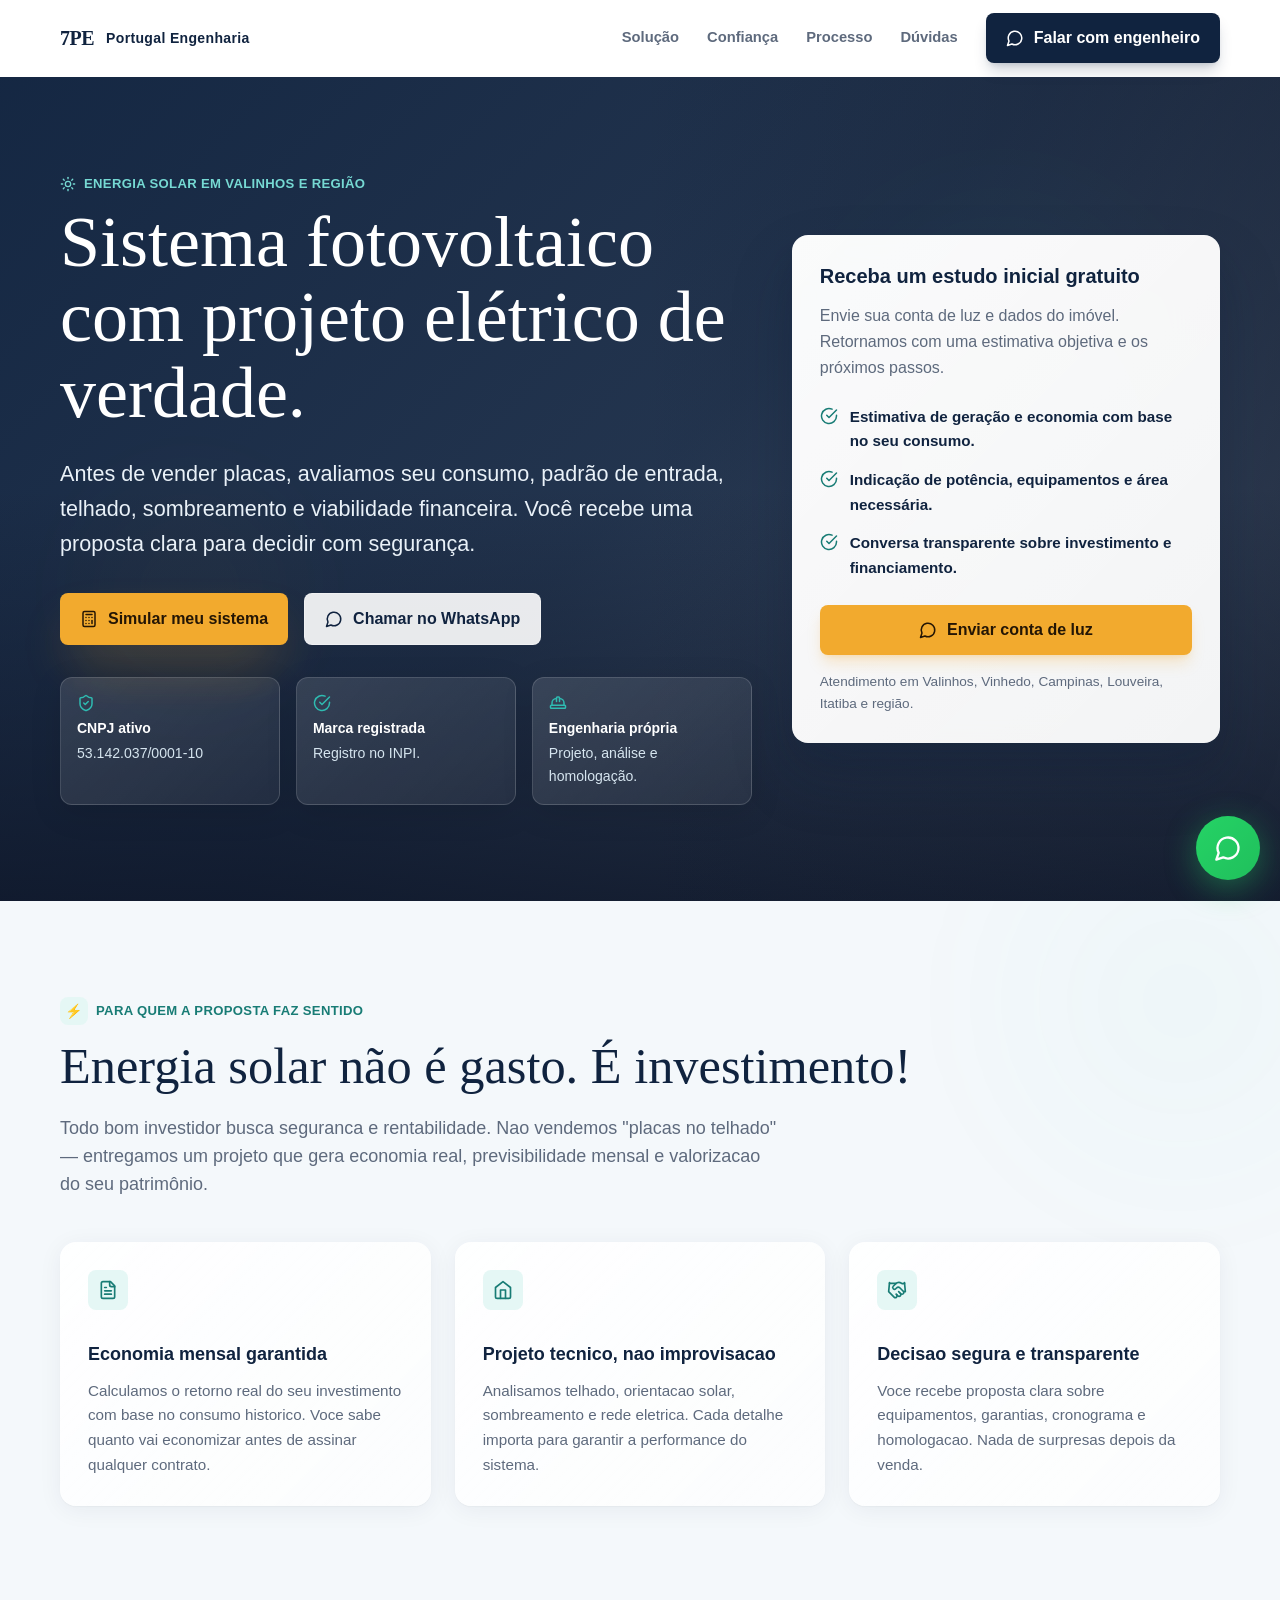
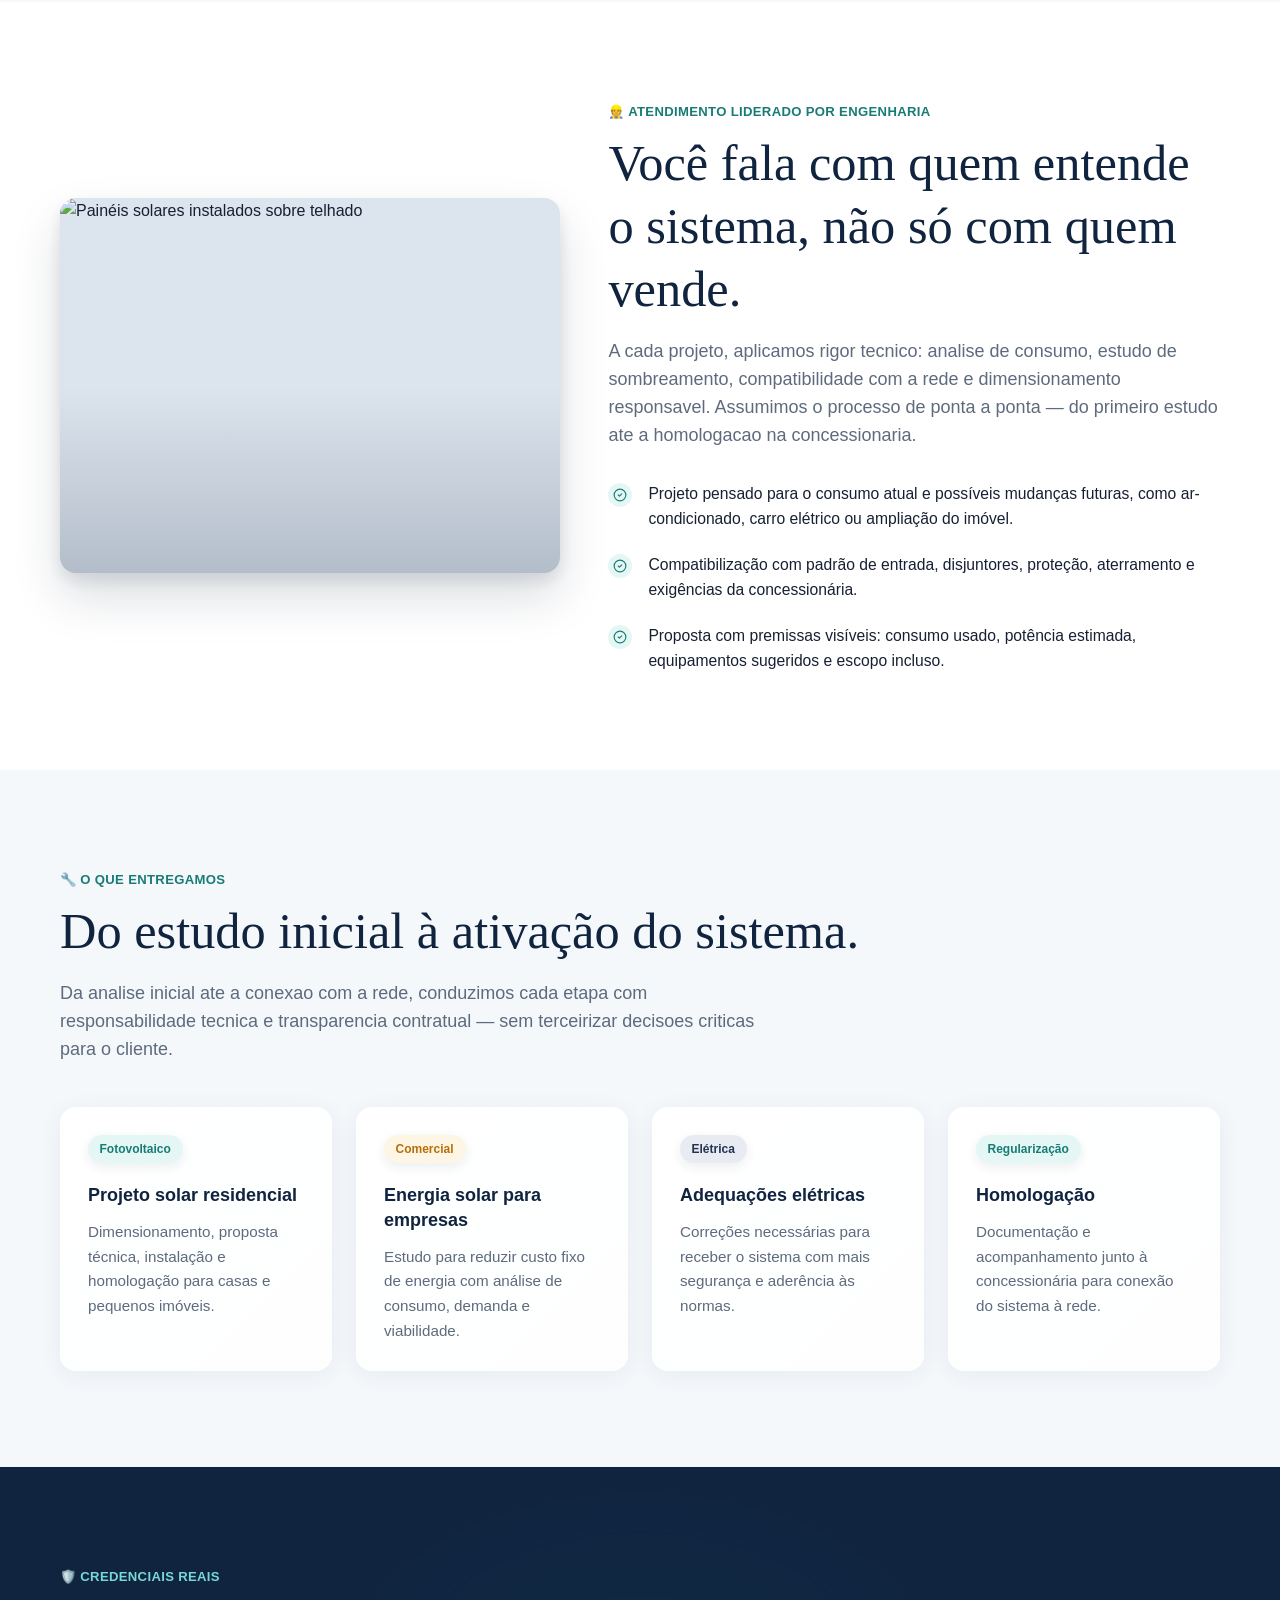
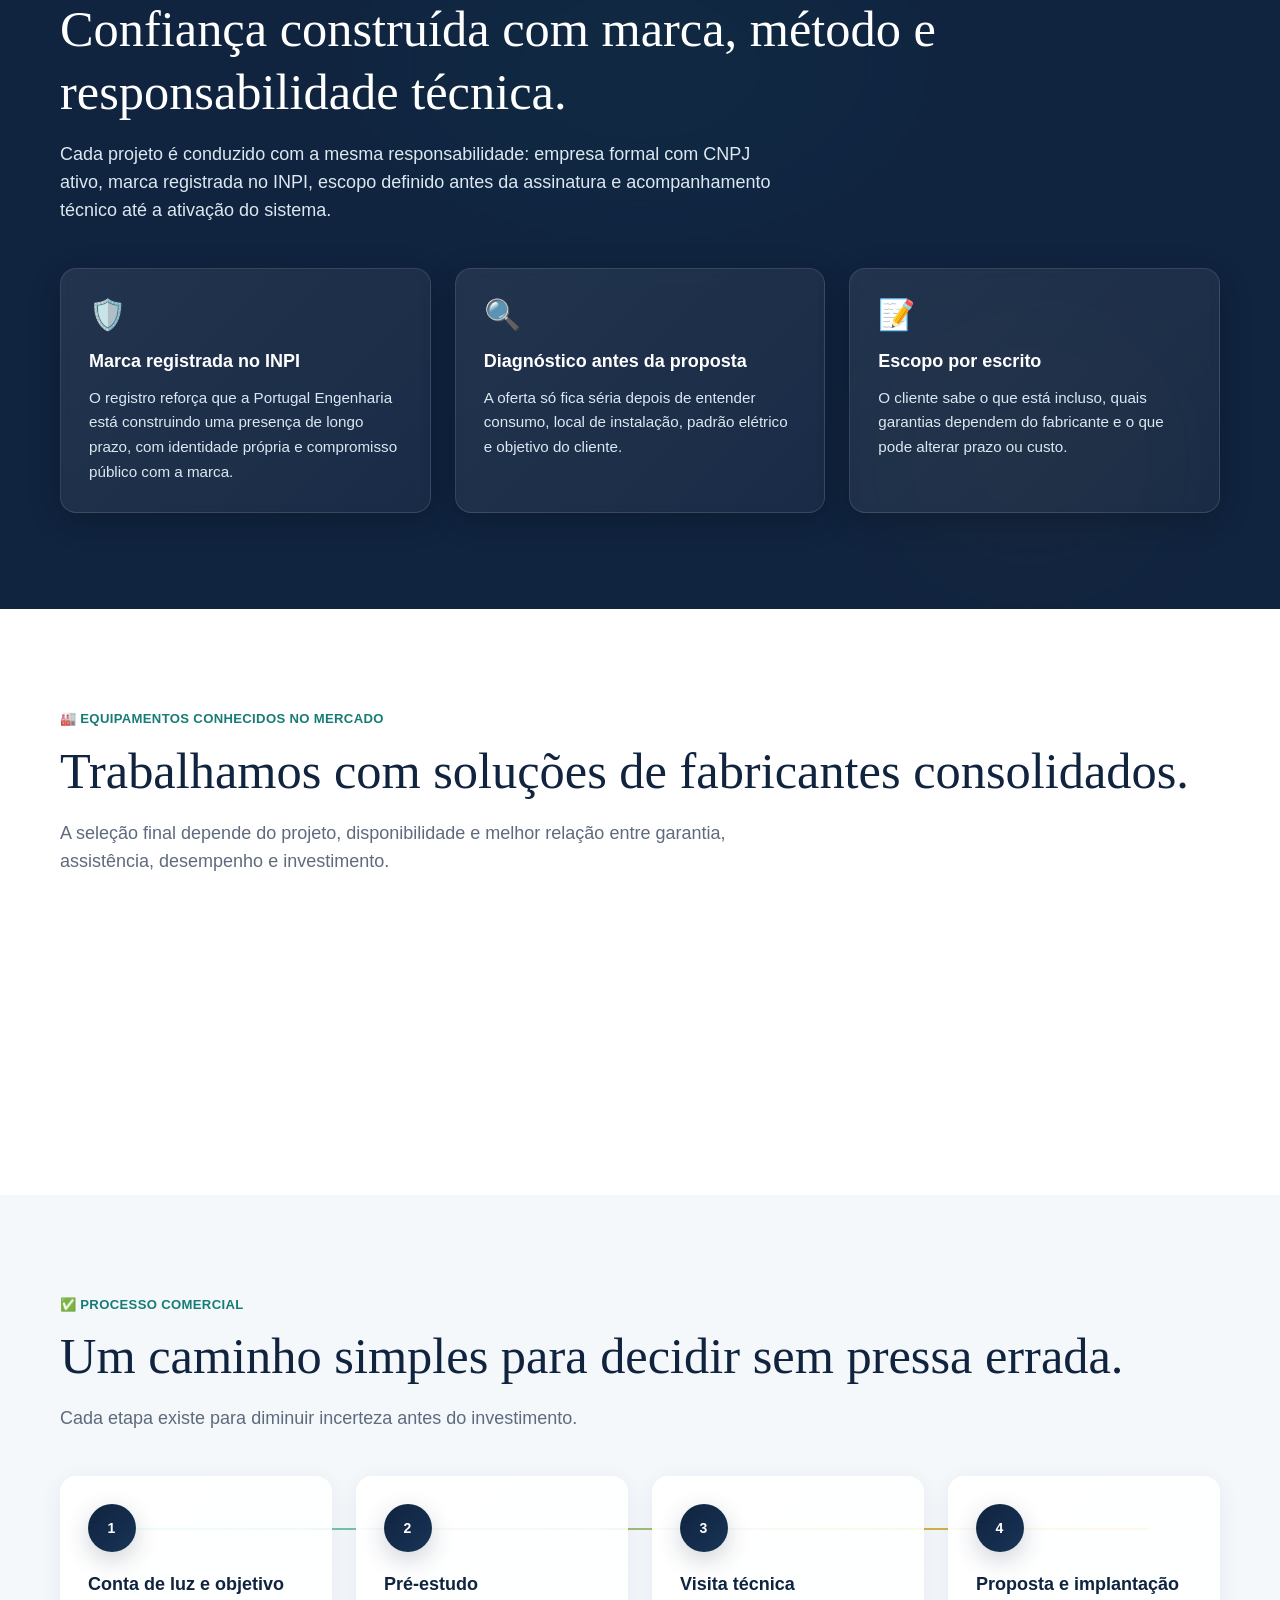
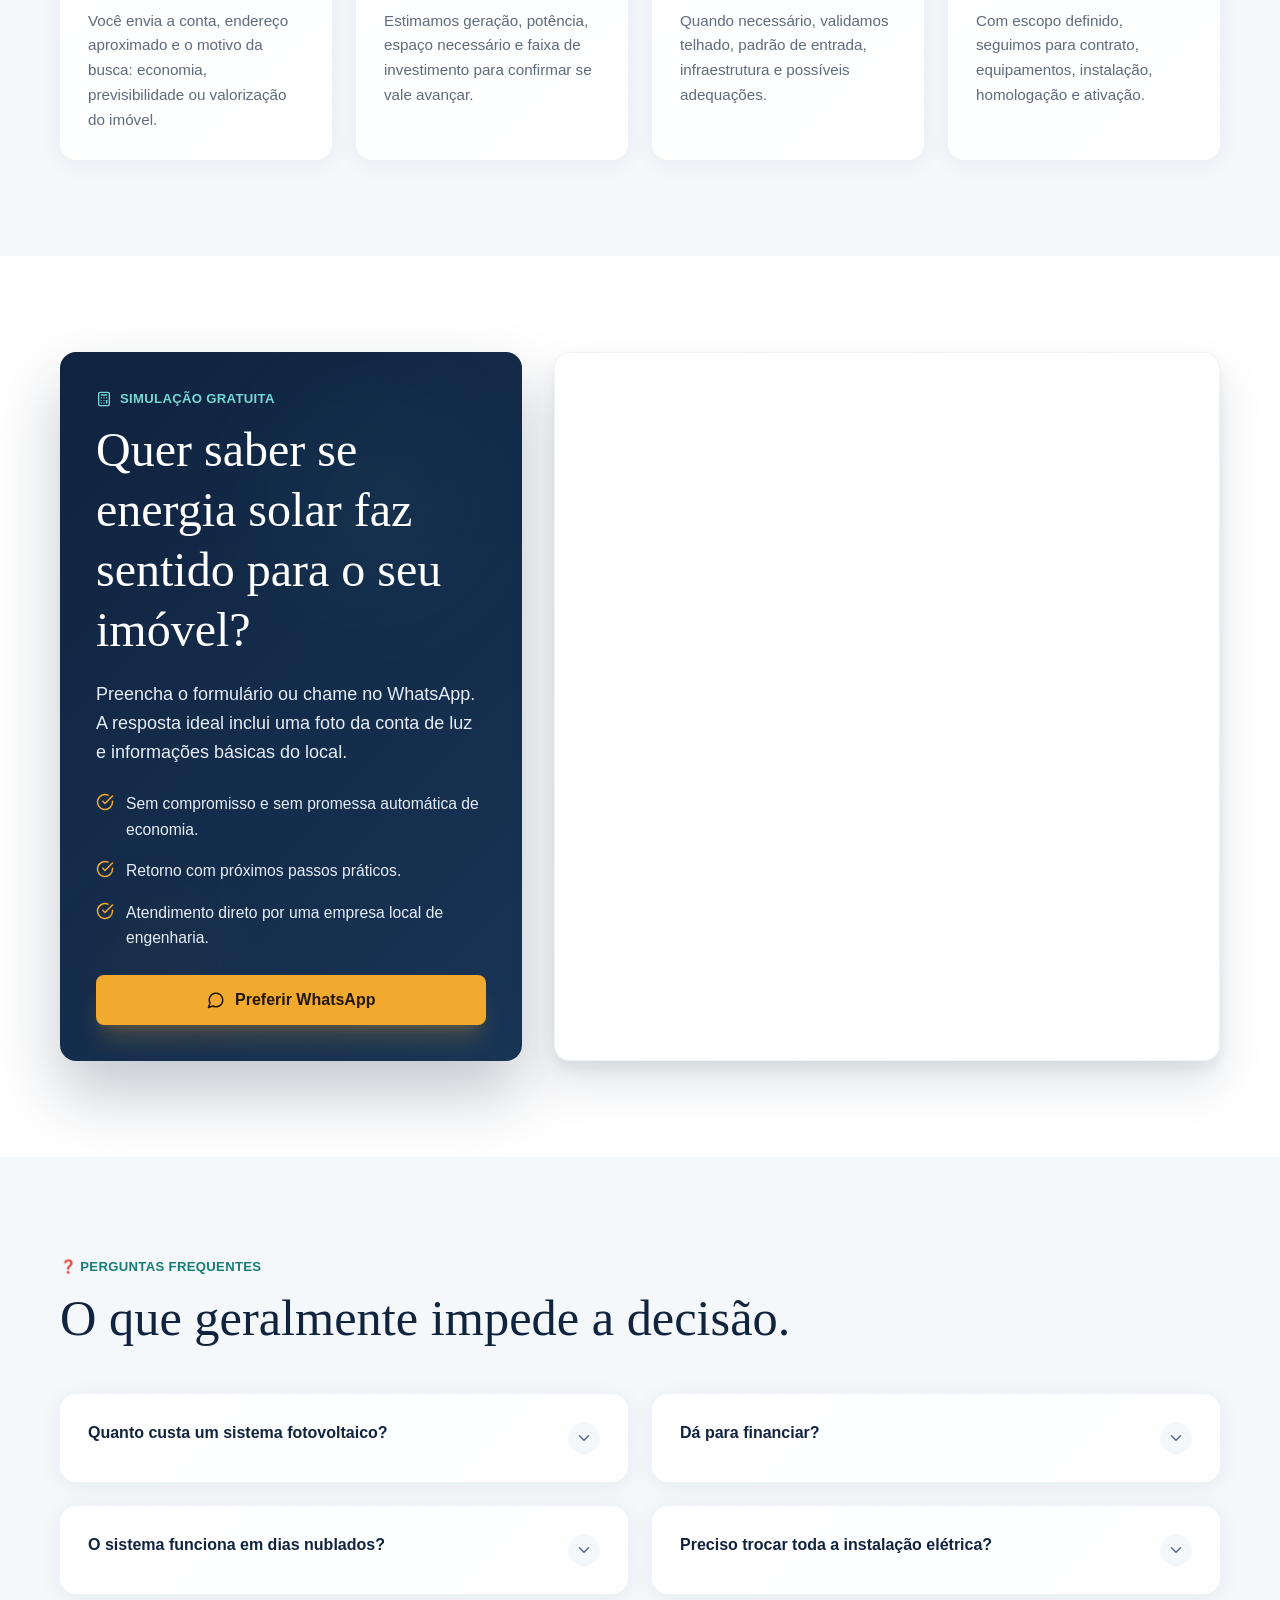
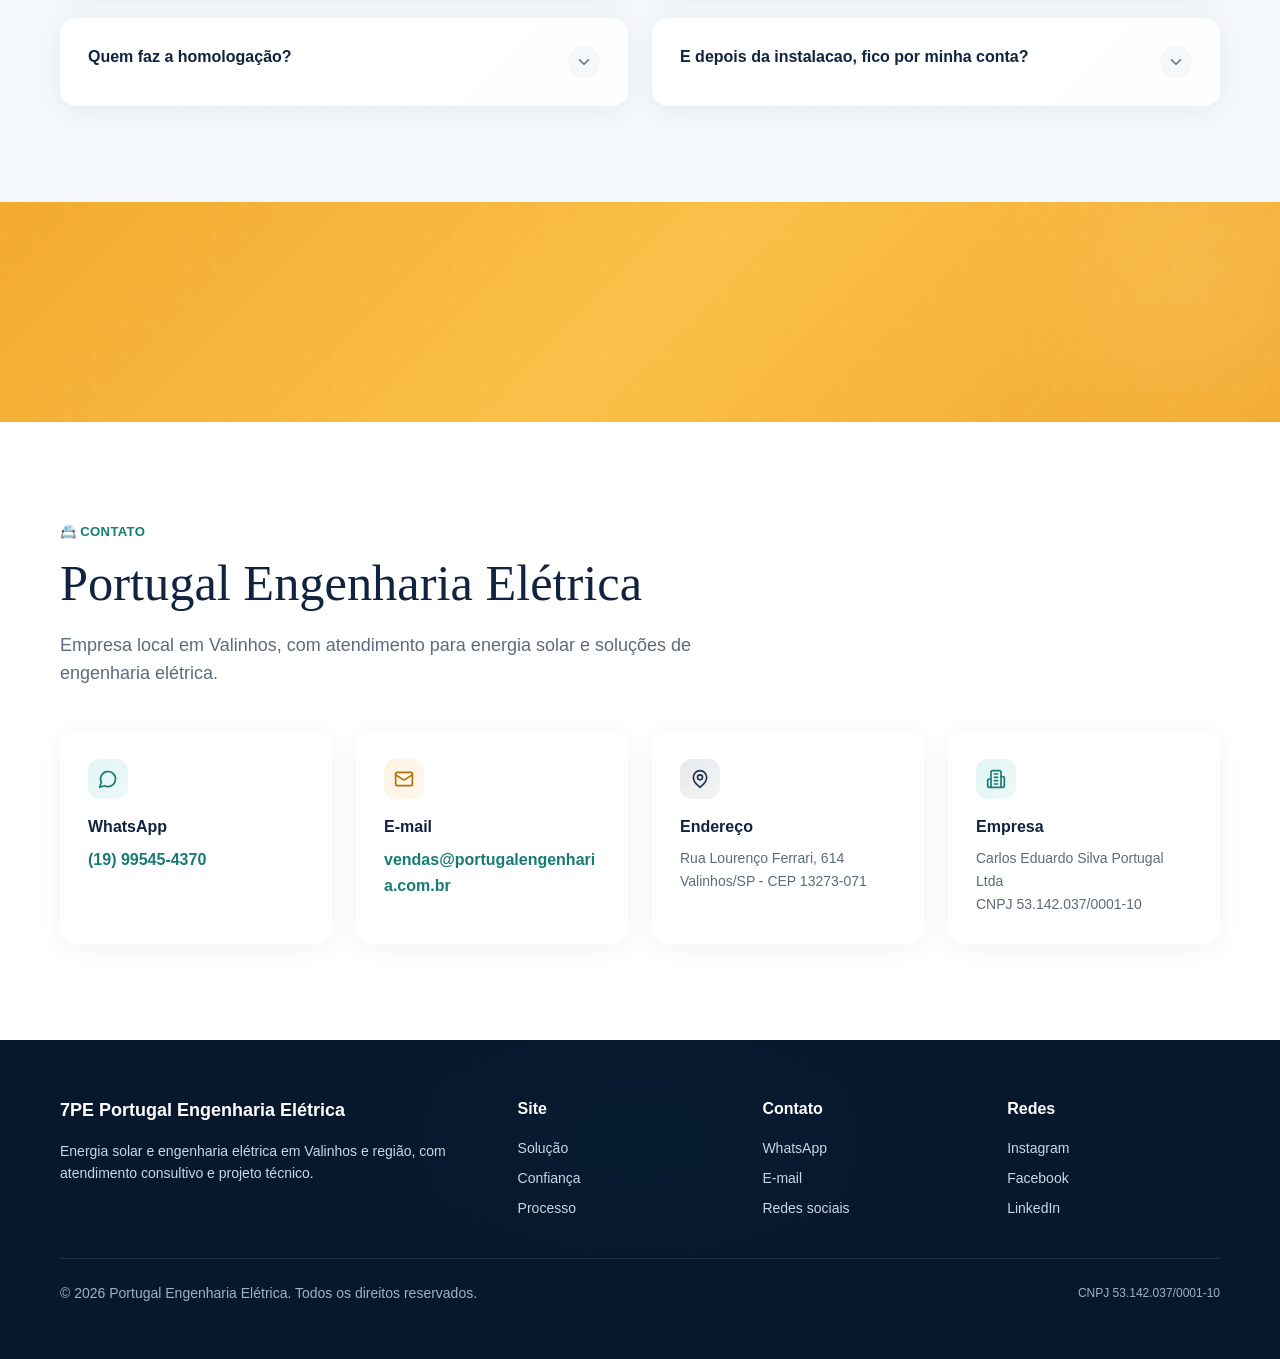
==== commit 0784e1e2: "deploy: 37e44cc5fd4aacf469684cccf1ea026d95b6f10a" ====
--- a/index.html
+++ b/index.html
@@ -25,8 +25,8 @@
       gtag('js', new Date());
       gtag('config', 'G-VBLZVSB03D');
     </script>
-    <script type="module" crossorigin src="/assets/index-S2FeezBZ.js"></script>
-    <link rel="stylesheet" crossorigin href="/assets/index-nA-rZa1A.css">
+    <script type="module" crossorigin src="./assets/index-S2FeezBZ.js"></script>
+    <link rel="stylesheet" crossorigin href="./assets/index-nA-rZa1A.css">
   </head>
   <body>
     <div id="root"></div>
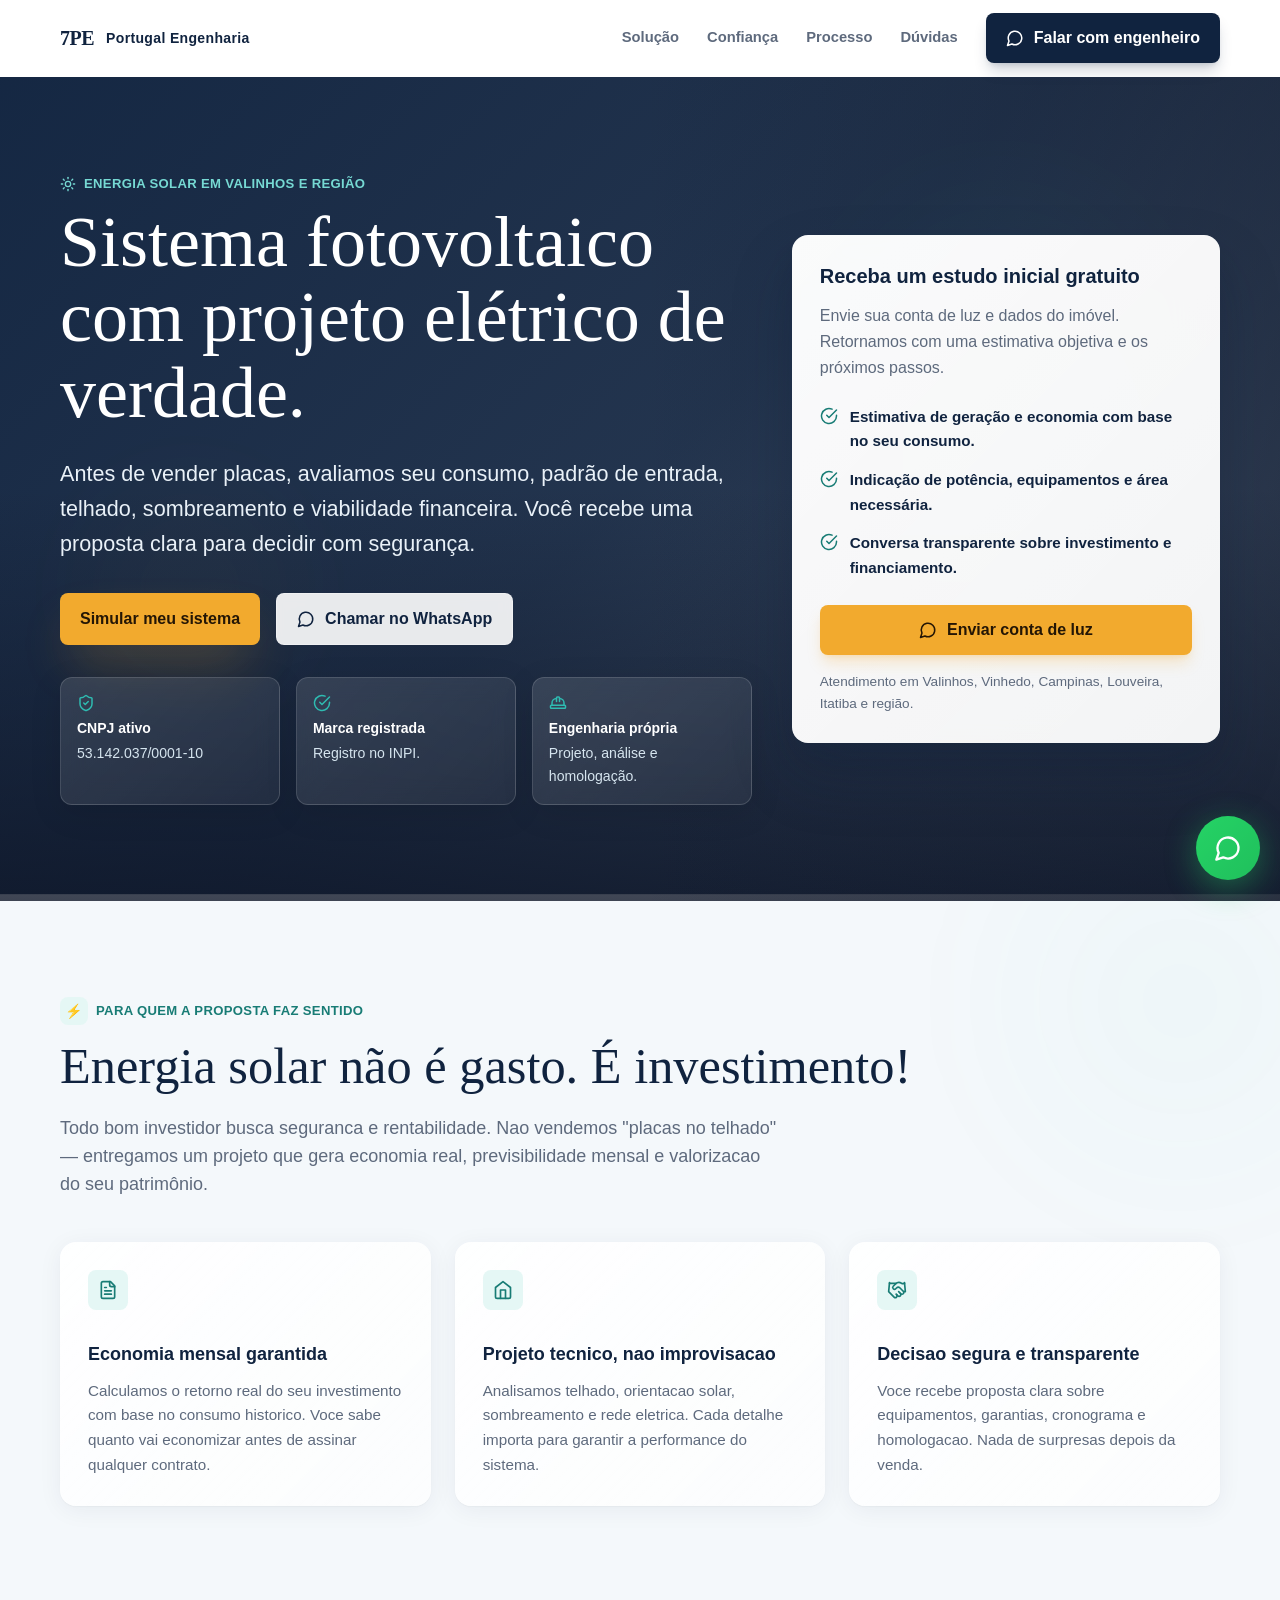
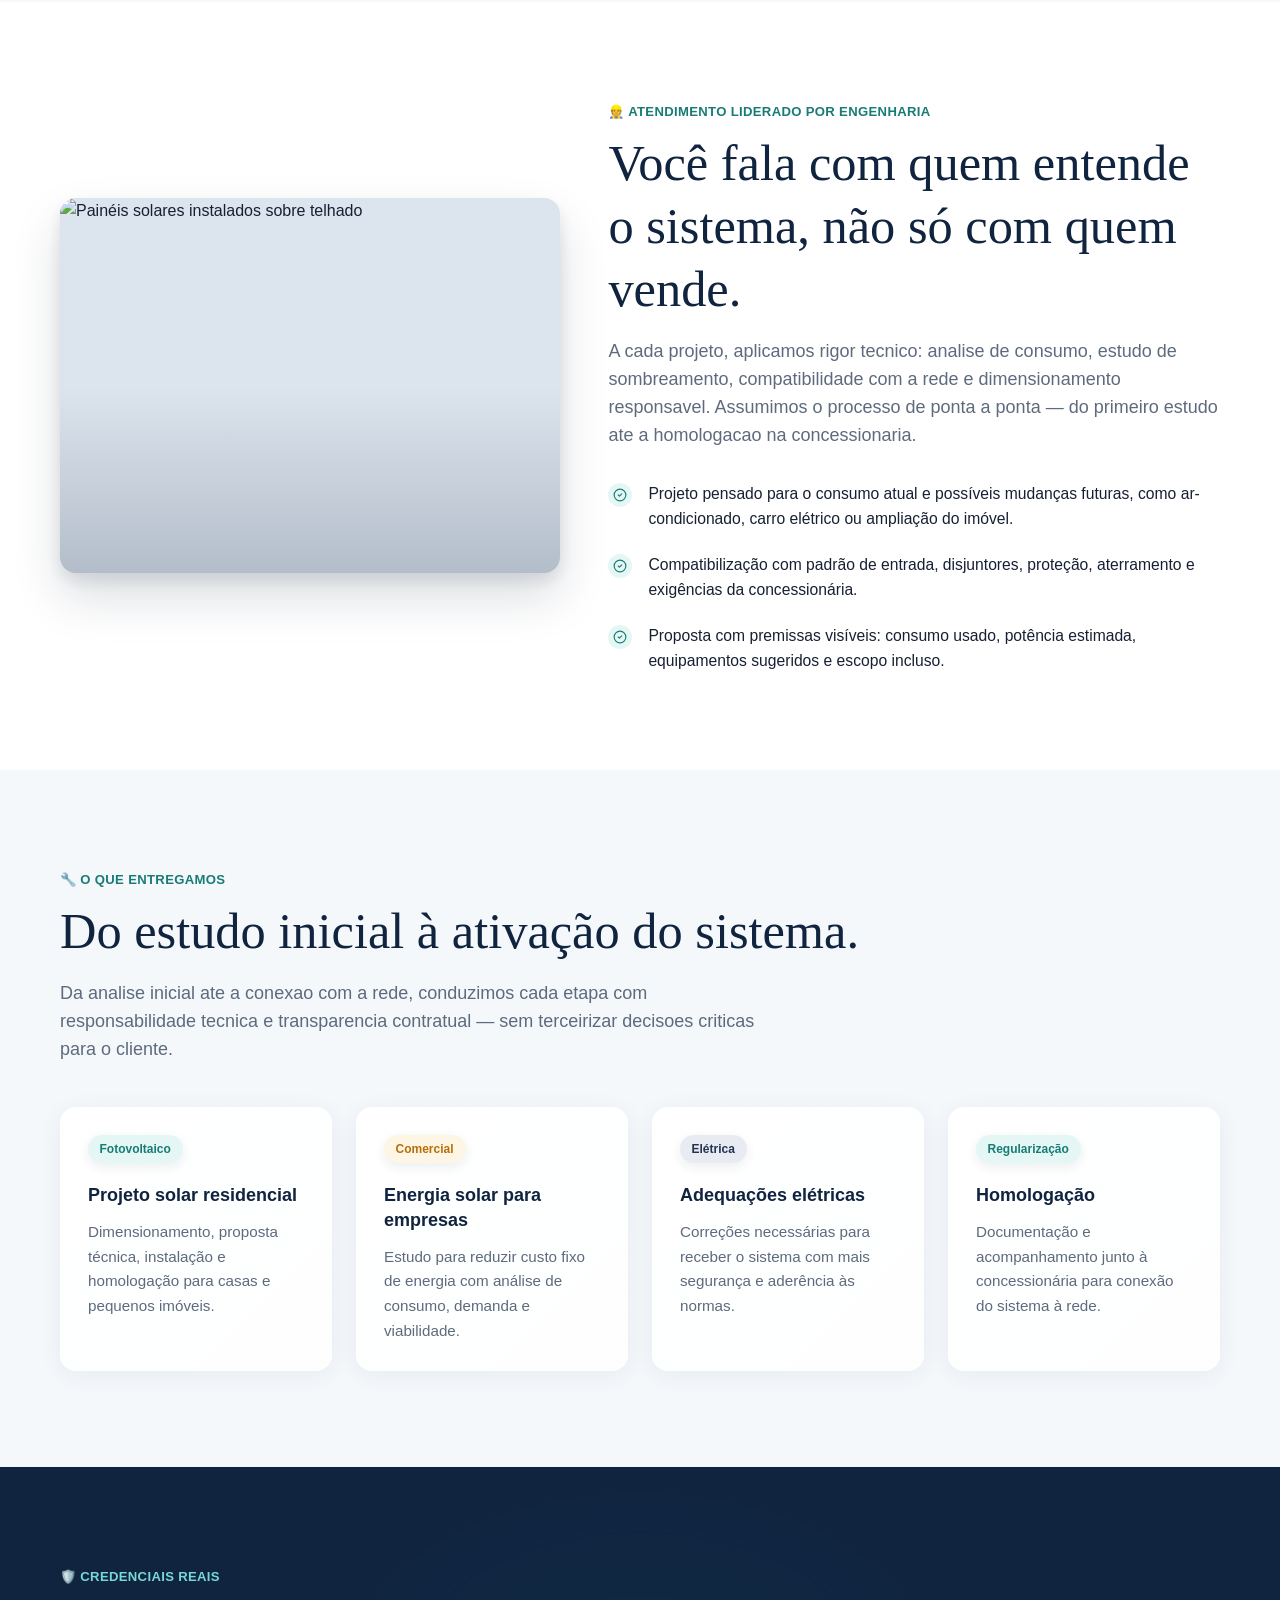
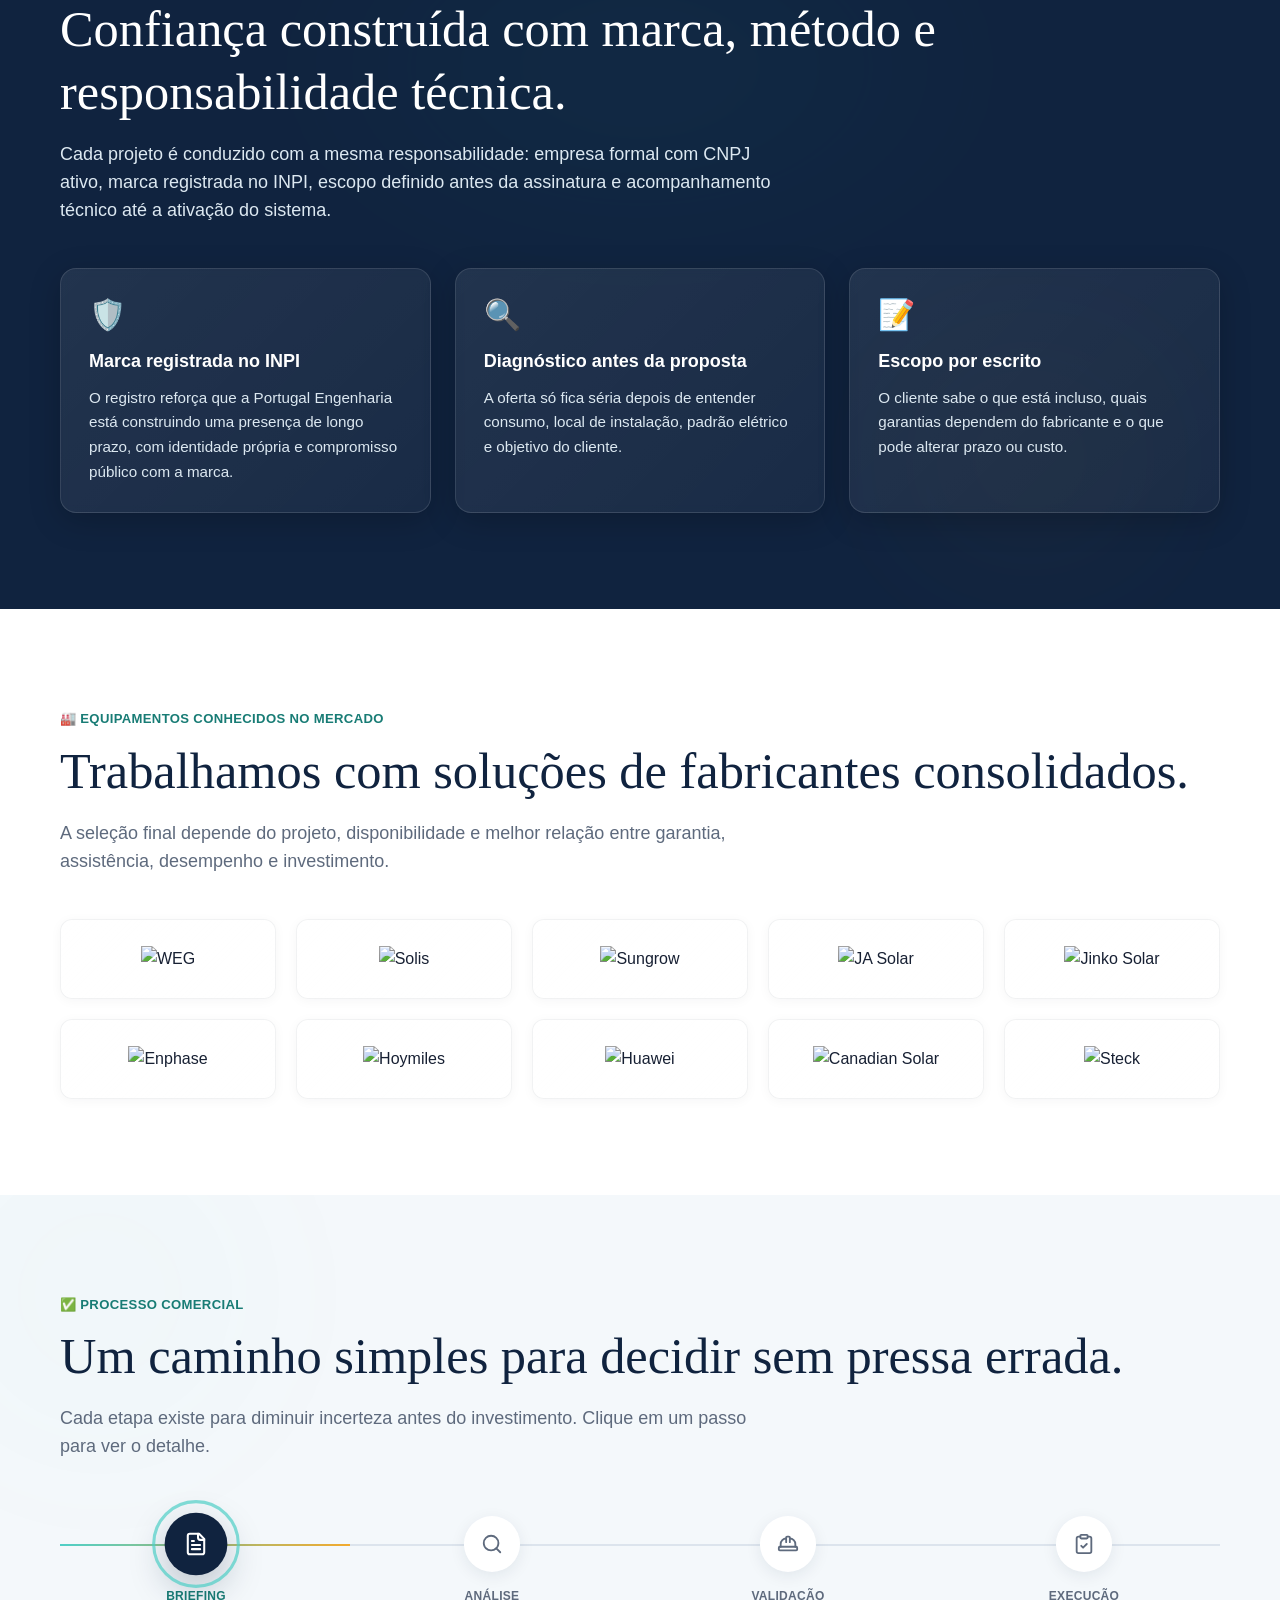
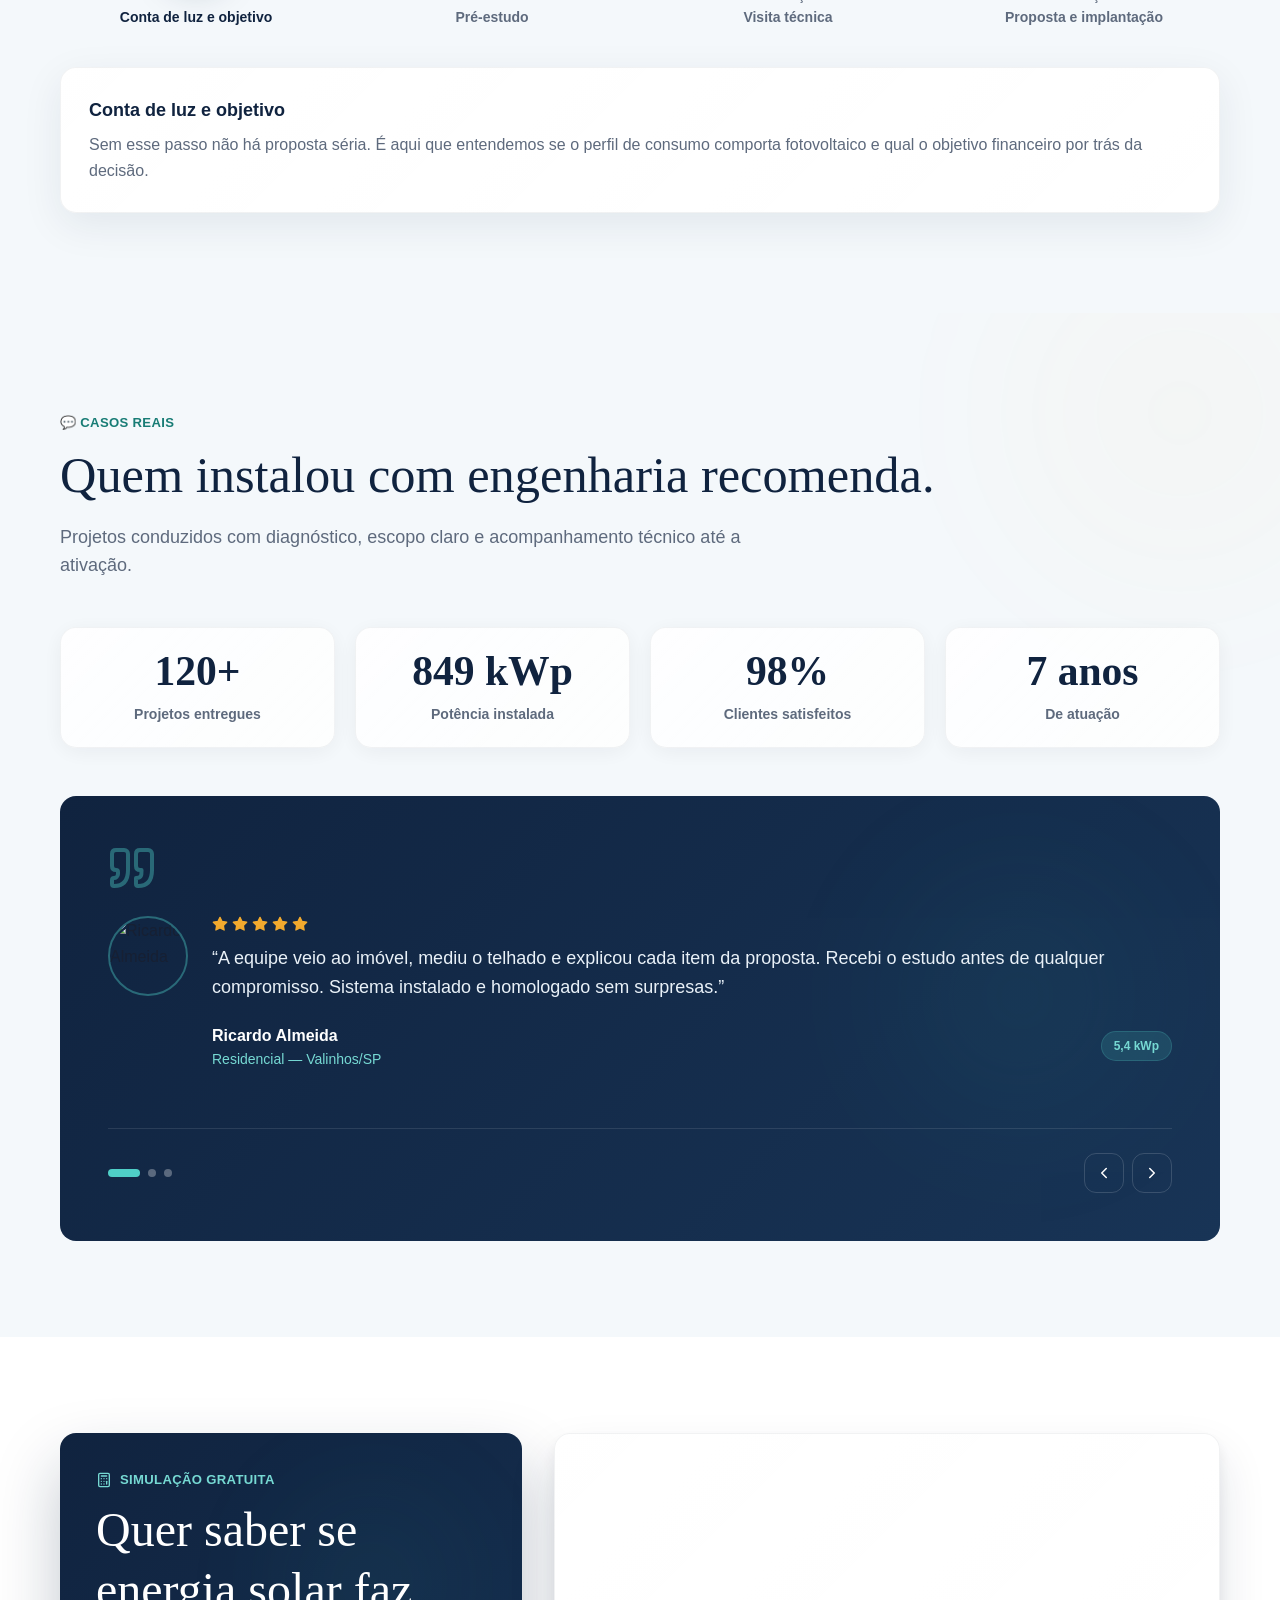
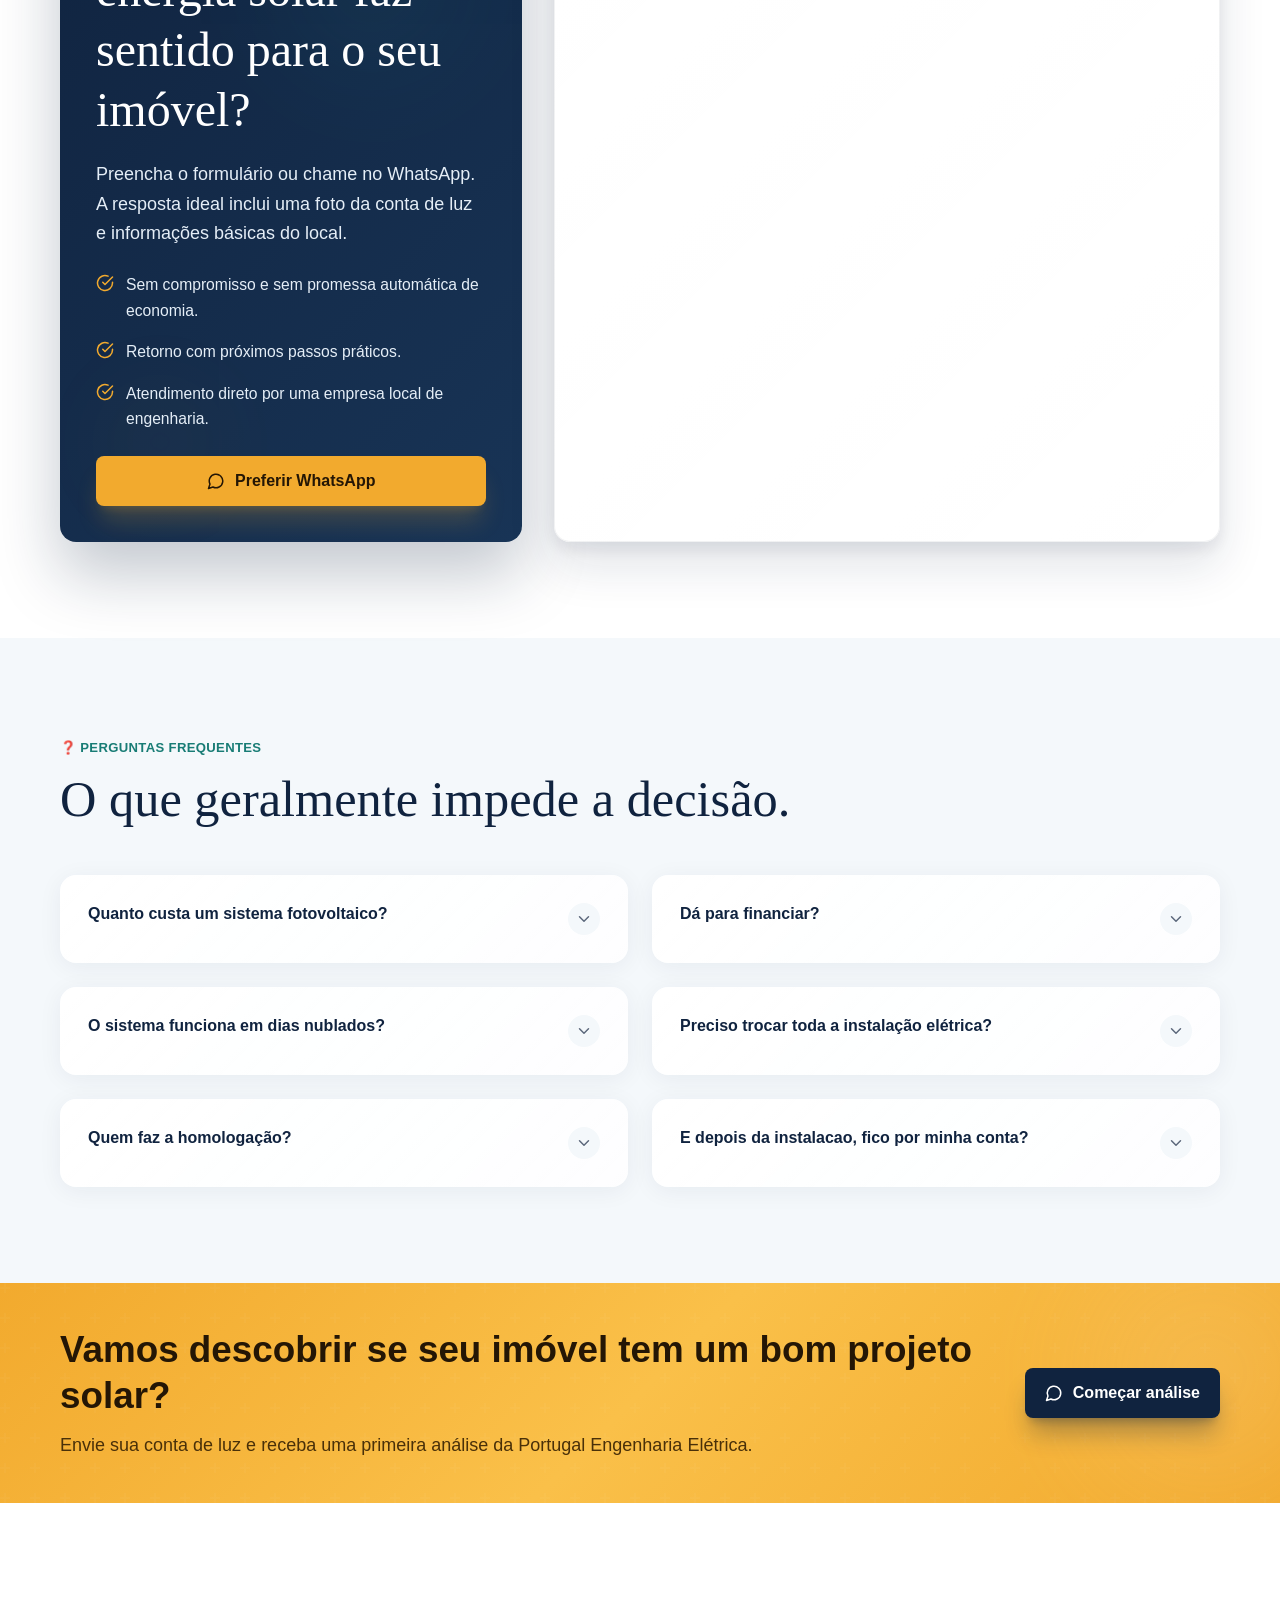
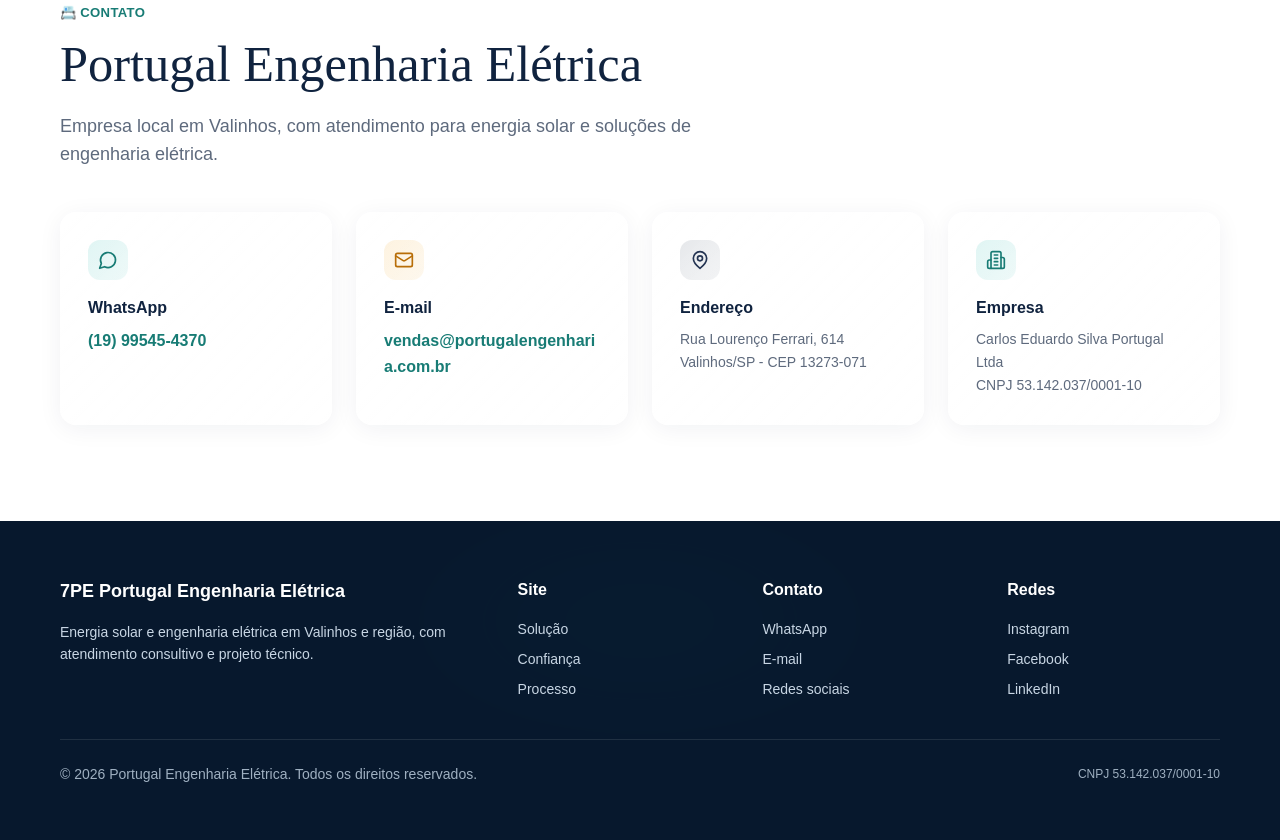
==== commit 4725636e: "deploy: 176a4354e61ddef85803f3700d65afc30d91d0e3" ====
--- a/index.html
+++ b/index.html
@@ -25,8 +25,8 @@
       gtag('js', new Date());
       gtag('config', 'G-VBLZVSB03D');
     </script>
-    <script type="module" crossorigin src="./assets/index-S2FeezBZ.js"></script>
-    <link rel="stylesheet" crossorigin href="./assets/index-nA-rZa1A.css">
+    <script type="module" crossorigin src="./assets/index--IbHoof2.js"></script>
+    <link rel="stylesheet" crossorigin href="./assets/index-DTnuvmYg.css">
   </head>
   <body>
     <div id="root"></div>
--- a/assets/index-DTnuvmYg.css
+++ b/assets/index-DTnuvmYg.css
@@ -0,0 +1 @@
+*,:before,:after{--tw-border-spacing-x: 0;--tw-border-spacing-y: 0;--tw-translate-x: 0;--tw-translate-y: 0;--tw-rotate: 0;--tw-skew-x: 0;--tw-skew-y: 0;--tw-scale-x: 1;--tw-scale-y: 1;--tw-pan-x: ;--tw-pan-y: ;--tw-pinch-zoom: ;--tw-scroll-snap-strictness: proximity;--tw-gradient-from-position: ;--tw-gradient-via-position: ;--tw-gradient-to-position: ;--tw-ordinal: ;--tw-slashed-zero: ;--tw-numeric-figure: ;--tw-numeric-spacing: ;--tw-numeric-fraction: ;--tw-ring-inset: ;--tw-ring-offset-width: 0px;--tw-ring-offset-color: #fff;--tw-ring-color: rgb(59 130 246 / .5);--tw-ring-offset-shadow: 0 0 #0000;--tw-ring-shadow: 0 0 #0000;--tw-shadow: 0 0 #0000;--tw-shadow-colored: 0 0 #0000;--tw-blur: ;--tw-brightness: ;--tw-contrast: ;--tw-grayscale: ;--tw-hue-rotate: ;--tw-invert: ;--tw-saturate: ;--tw-sepia: ;--tw-drop-shadow: ;--tw-backdrop-blur: ;--tw-backdrop-brightness: ;--tw-backdrop-contrast: ;--tw-backdrop-grayscale: ;--tw-backdrop-hue-rotate: ;--tw-backdrop-invert: ;--tw-backdrop-opacity: ;--tw-backdrop-saturate: ;--tw-backdrop-sepia: ;--tw-contain-size: ;--tw-contain-layout: ;--tw-contain-paint: ;--tw-contain-style: }::backdrop{--tw-border-spacing-x: 0;--tw-border-spacing-y: 0;--tw-translate-x: 0;--tw-translate-y: 0;--tw-rotate: 0;--tw-skew-x: 0;--tw-skew-y: 0;--tw-scale-x: 1;--tw-scale-y: 1;--tw-pan-x: ;--tw-pan-y: ;--tw-pinch-zoom: ;--tw-scroll-snap-strictness: proximity;--tw-gradient-from-position: ;--tw-gradient-via-position: ;--tw-gradient-to-position: ;--tw-ordinal: ;--tw-slashed-zero: ;--tw-numeric-figure: ;--tw-numeric-spacing: ;--tw-numeric-fraction: ;--tw-ring-inset: ;--tw-ring-offset-width: 0px;--tw-ring-offset-color: #fff;--tw-ring-color: rgb(59 130 246 / .5);--tw-ring-offset-shadow: 0 0 #0000;--tw-ring-shadow: 0 0 #0000;--tw-shadow: 0 0 #0000;--tw-shadow-colored: 0 0 #0000;--tw-blur: ;--tw-brightness: ;--tw-contrast: ;--tw-grayscale: ;--tw-hue-rotate: ;--tw-invert: ;--tw-saturate: ;--tw-sepia: ;--tw-drop-shadow: ;--tw-backdrop-blur: ;--tw-backdrop-brightness: ;--tw-backdrop-contrast: ;--tw-backdrop-grayscale: ;--tw-backdrop-hue-rotate: ;--tw-backdrop-invert: ;--tw-backdrop-opacity: ;--tw-backdrop-saturate: ;--tw-backdrop-sepia: ;--tw-contain-size: ;--tw-contain-layout: ;--tw-contain-paint: ;--tw-contain-style: }*,:before,:after{box-sizing:border-box;border-width:0;border-style:solid;border-color:#e5e7eb}:before,:after{--tw-content: ""}html,:host{line-height:1.5;-webkit-text-size-adjust:100%;-moz-tab-size:4;-o-tab-size:4;tab-size:4;font-family:Inter,Arial,sans-serif;font-feature-settings:normal;font-variation-settings:normal;-webkit-tap-highlight-color:transparent}body{margin:0;line-height:inherit}hr{height:0;color:inherit;border-top-width:1px}abbr:where([title]){-webkit-text-decoration:underline dotted;text-decoration:underline dotted}h1,h2,h3,h4,h5,h6{font-size:inherit;font-weight:inherit}a{color:inherit;text-decoration:inherit}b,strong{font-weight:bolder}code,kbd,samp,pre{font-family:ui-monospace,SFMono-Regular,Menlo,Monaco,Consolas,Liberation Mono,Courier New,monospace;font-feature-settings:normal;font-variation-settings:normal;font-size:1em}small{font-size:80%}sub,sup{font-size:75%;line-height:0;position:relative;vertical-align:baseline}sub{bottom:-.25em}sup{top:-.5em}table{text-indent:0;border-color:inherit;border-collapse:collapse}button,input,optgroup,select,textarea{font-family:inherit;font-feature-settings:inherit;font-variation-settings:inherit;font-size:100%;font-weight:inherit;line-height:inherit;letter-spacing:inherit;color:inherit;margin:0;padding:0}button,select{text-transform:none}button,input:where([type=button]),input:where([type=reset]),input:where([type=submit]){-webkit-appearance:button;background-color:transparent;background-image:none}:-moz-focusring{outline:auto}:-moz-ui-invalid{box-shadow:none}progress{vertical-align:baseline}::-webkit-inner-spin-button,::-webkit-outer-spin-button{height:auto}[type=search]{-webkit-appearance:textfield;outline-offset:-2px}::-webkit-search-decoration{-webkit-appearance:none}::-webkit-file-upload-button{-webkit-appearance:button;font:inherit}summary{display:list-item}blockquote,dl,dd,h1,h2,h3,h4,h5,h6,hr,figure,p,pre{margin:0}fieldset{margin:0;padding:0}legend{padding:0}ol,ul,menu{list-style:none;margin:0;padding:0}dialog{padding:0}textarea{resize:vertical}input::-moz-placeholder,textarea::-moz-placeholder{opacity:1;color:#9ca3af}input::placeholder,textarea::placeholder{opacity:1;color:#9ca3af}button,[role=button]{cursor:pointer}:disabled{cursor:default}img,svg,video,canvas,audio,iframe,embed,object{display:block;vertical-align:middle}img,video{max-width:100%;height:auto}[hidden]:where(:not([hidden=until-found])){display:none}html{scroll-behavior:smooth}body{--tw-bg-opacity: 1;background-color:rgb(255 255 255 / var(--tw-bg-opacity, 1));font-family:Inter,Arial,sans-serif;line-height:1.625;--tw-text-opacity: 1;color:rgb(23 32 51 / var(--tw-text-opacity, 1));-webkit-font-smoothing:antialiased;-moz-osx-font-smoothing:grayscale}.btn{display:inline-flex;min-height:46px;cursor:pointer;-webkit-user-select:none;-moz-user-select:none;user-select:none;align-items:center;justify-content:center;gap:.625rem;white-space:normal;border-radius:.5rem;border-width:0px;padding:.75rem 1.25rem;text-align:center;font-weight:800;transition-property:all;transition-timing-function:cubic-bezier(.4,0,.2,1);transition-duration:.2s}.btn:hover{--tw-translate-y: -.125rem;transform:translate(var(--tw-translate-x),var(--tw-translate-y)) rotate(var(--tw-rotate)) skew(var(--tw-skew-x)) skewY(var(--tw-skew-y)) scaleX(var(--tw-scale-x)) scaleY(var(--tw-scale-y))}.btn-primary{--tw-bg-opacity: 1;background-color:rgb(242 170 46 / var(--tw-bg-opacity, 1));--tw-text-opacity: 1;color:rgb(36 22 5 / var(--tw-text-opacity, 1));--tw-shadow: 0 12px 24px rgba(242,170,46,.28);--tw-shadow-colored: 0 12px 24px var(--tw-shadow-color);box-shadow:var(--tw-ring-offset-shadow, 0 0 #0000),var(--tw-ring-shadow, 0 0 #0000),var(--tw-shadow)}.btn-primary:hover{--tw-bg-opacity: 1;background-color:rgb(255 194 87 / var(--tw-bg-opacity, 1))}.btn-dark{--tw-bg-opacity: 1;background-color:rgb(16 35 63 / var(--tw-bg-opacity, 1));--tw-text-opacity: 1;color:rgb(255 255 255 / var(--tw-text-opacity, 1));--tw-shadow: 0 12px 24px rgba(16,35,63,.22);--tw-shadow-colored: 0 12px 24px var(--tw-shadow-color);box-shadow:var(--tw-ring-offset-shadow, 0 0 #0000),var(--tw-ring-shadow, 0 0 #0000),var(--tw-shadow)}.btn-dark:hover{--tw-bg-opacity: 1;background-color:rgb(24 52 86 / var(--tw-bg-opacity, 1))}.btn-light{border-width:1px;--tw-border-opacity: 1;border-color:rgb(220 228 237 / var(--tw-border-opacity, 1));--tw-bg-opacity: 1;background-color:rgb(255 255 255 / var(--tw-bg-opacity, 1));--tw-text-opacity: 1;color:rgb(16 35 63 / var(--tw-text-opacity, 1))}.icon-box{margin-bottom:1rem;display:inline-flex;height:2.5rem;width:2.5rem;align-items:center;justify-content:center;border-radius:.5rem;--tw-bg-opacity: 1;background-color:rgb(229 247 245 / var(--tw-bg-opacity, 1));--tw-text-opacity: 1;color:rgb(24 124 117 / var(--tw-text-opacity, 1))}.eyebrow{margin-bottom:.625rem;display:inline-flex;align-items:center;gap:.5rem;font-size:.82rem;font-weight:800;text-transform:uppercase;letter-spacing:.025em;--tw-text-opacity: 1;color:rgb(24 124 117 / var(--tw-text-opacity, 1))}.section-title{font-family:Playfair Display,Georgia,serif;line-height:1.25;--tw-text-opacity: 1;color:rgb(16 35 63 / var(--tw-text-opacity, 1));font-size:clamp(2rem,5vw,3.15rem)}.section-lead{margin-top:1rem;max-width:720px;font-size:1.125rem;line-height:1.75rem;--tw-text-opacity: 1;color:rgb(94 106 125 / var(--tw-text-opacity, 1))}.pointer-events-none{pointer-events:none}.visible{visibility:visible}.fixed{position:fixed}.absolute{position:absolute}.relative{position:relative}.sticky{position:sticky}.-inset-4{top:-1rem;right:-1rem;bottom:-1rem;left:-1rem}.inset-0{top:0;right:0;bottom:0;left:0}.inset-x-0{left:0;right:0}.bottom-0{bottom:0}.bottom-40{bottom:10rem}.bottom-5{bottom:1.25rem}.left-0{left:0}.left-1\/2{left:50%}.left-10{left:2.5rem}.right-0{right:0}.right-2{right:.5rem}.right-20{right:5rem}.right-4{right:1rem}.right-5{right:1.25rem}.right-\[-10\%\]{right:-10%}.top-0{top:0}.top-2{top:.5rem}.top-20{top:5rem}.top-4{top:1rem}.top-7{top:1.75rem}.top-\[-50\%\]{top:-50%}.top-\[76px\]{top:76px}.z-0{z-index:0}.z-10{z-index:10}.z-40{z-index:40}.z-50{z-index:50}.z-\[100\]{z-index:100}.mx-auto{margin-left:auto;margin-right:auto}.\!mb-0{margin-bottom:0!important}.mb-1{margin-bottom:.25rem}.mb-1\.5{margin-bottom:.375rem}.mb-2{margin-bottom:.5rem}.mb-3{margin-bottom:.75rem}.mb-4{margin-bottom:1rem}.mb-5{margin-bottom:1.25rem}.mb-6{margin-bottom:1.5rem}.mb-8{margin-bottom:2rem}.ml-auto{margin-left:auto}.mt-0{margin-top:0}.mt-0\.5{margin-top:.125rem}.mt-1{margin-top:.25rem}.mt-10{margin-top:2.5rem}.mt-11{margin-top:2.75rem}.mt-12{margin-top:3rem}.mt-14{margin-top:3.5rem}.mt-2{margin-top:.5rem}.mt-3{margin-top:.75rem}.mt-4{margin-top:1rem}.mt-8{margin-top:2rem}.block{display:block}.flex{display:flex}.inline-flex{display:inline-flex}.grid{display:grid}.hidden{display:none}.aspect-\[4\/3\]{aspect-ratio:4/3}.\!h-7{height:1.75rem!important}.h-0\.5{height:.125rem}.h-1{height:.25rem}.h-10{height:2.5rem}.h-11{height:2.75rem}.h-12{height:3rem}.h-14{height:3.5rem}.h-16{height:4rem}.h-2{height:.5rem}.h-20{height:5rem}.h-6{height:1.5rem}.h-7{height:1.75rem}.h-8{height:2rem}.h-\[200px\]{height:200px}.h-\[300px\]{height:300px}.h-\[3px\]{height:3px}.h-\[400px\]{height:400px}.h-\[500px\]{height:500px}.h-full{height:100%}.h-px{height:1px}.max-h-0{max-height:0px}.max-h-48{max-height:12rem}.max-h-\[44px\]{max-height:44px}.min-h-\[150px\]{min-height:150px}.min-h-\[170px\]{min-height:170px}.min-h-\[210px\]{min-height:210px}.min-h-\[220px\]{min-height:220px}.min-h-\[260px\]{min-height:260px}.min-h-\[76px\]{min-height:76px}.min-h-\[80px\]{min-height:80px}.min-h-\[88px\]{min-height:88px}.min-h-\[calc\(100vh-76px\)\]{min-height:calc(100vh - 76px)}.\!w-7{width:1.75rem!important}.w-0{width:0px}.w-10{width:2.5rem}.w-11{width:2.75rem}.w-12{width:3rem}.w-14{width:3.5rem}.w-16{width:4rem}.w-2{width:.5rem}.w-20{width:5rem}.w-6{width:1.5rem}.w-7{width:1.75rem}.w-8{width:2rem}.w-\[200px\]{width:200px}.w-\[300px\]{width:300px}.w-\[400px\]{width:400px}.w-\[500px\]{width:500px}.w-\[600px\]{width:600px}.w-\[800px\]{width:800px}.w-\[min\(1160px\,calc\(100\%-32px\)\)\]{width:min(1160px,calc(100% - 32px))}.w-\[min\(360px\,calc\(100vw-2rem\)\)\]{width:min(360px,calc(100vw - 2rem))}.w-auto{width:auto}.w-full{width:100%}.min-w-0{min-width:0px}.max-w-\[690px\]{max-width:690px}.max-w-\[760px\]{max-width:760px}.max-w-\[780px\]{max-width:780px}.flex-1{flex:1 1 0%}.shrink-0{flex-shrink:0}.-translate-x-1\/2{--tw-translate-x: -50%;transform:translate(var(--tw-translate-x),var(--tw-translate-y)) rotate(var(--tw-rotate)) skew(var(--tw-skew-x)) skewY(var(--tw-skew-y)) scaleX(var(--tw-scale-x)) scaleY(var(--tw-scale-y))}.rotate-180{--tw-rotate: 180deg;transform:translate(var(--tw-translate-x),var(--tw-translate-y)) rotate(var(--tw-rotate)) skew(var(--tw-skew-x)) skewY(var(--tw-skew-y)) scaleX(var(--tw-scale-x)) scaleY(var(--tw-scale-y))}.transform{transform:translate(var(--tw-translate-x),var(--tw-translate-y)) rotate(var(--tw-rotate)) skew(var(--tw-skew-x)) skewY(var(--tw-skew-y)) scaleX(var(--tw-scale-x)) scaleY(var(--tw-scale-y))}@keyframes fadeIn{0%{opacity:0}to{opacity:1}}.animate-fade-in{animation:fadeIn .5s ease-out forwards}@keyframes fadeUp{0%{opacity:0;transform:translateY(24px)}to{opacity:1;transform:translateY(0)}}.animate-fade-up{animation:fadeUp .6s ease-out forwards}.animate-ping{animation:ping 1s cubic-bezier(0,0,.2,1) infinite}@keyframes pulse{50%{opacity:.5}}.animate-pulse{animation:pulse 2s cubic-bezier(.4,0,.6,1) infinite}@keyframes slideRight{0%{opacity:0;transform:translate(-24px)}to{opacity:1;transform:translate(0)}}.animate-slide-right{animation:slideRight .5s ease-out forwards}@keyframes spin{to{transform:rotate(360deg)}}.animate-spin{animation:spin 1s linear infinite}.cursor-pointer{cursor:pointer}.grid-cols-1{grid-template-columns:repeat(1,minmax(0,1fr))}.grid-cols-2{grid-template-columns:repeat(2,minmax(0,1fr))}.grid-cols-4{grid-template-columns:repeat(4,minmax(0,1fr))}.flex-col{flex-direction:column}.flex-wrap{flex-wrap:wrap}.items-start{align-items:flex-start}.items-center{align-items:center}.items-stretch{align-items:stretch}.justify-center{justify-content:center}.justify-between{justify-content:space-between}.gap-0{gap:0px}.gap-1{gap:.25rem}.gap-10{gap:2.5rem}.gap-12{gap:3rem}.gap-2{gap:.5rem}.gap-3{gap:.75rem}.gap-4{gap:1rem}.gap-5{gap:1.25rem}.gap-6{gap:1.5rem}.gap-8{gap:2rem}.space-y-2\.5>:not([hidden])~:not([hidden]){--tw-space-y-reverse: 0;margin-top:calc(.625rem * calc(1 - var(--tw-space-y-reverse)));margin-bottom:calc(.625rem * var(--tw-space-y-reverse))}.space-y-3\.5>:not([hidden])~:not([hidden]){--tw-space-y-reverse: 0;margin-top:calc(.875rem * calc(1 - var(--tw-space-y-reverse)));margin-bottom:calc(.875rem * var(--tw-space-y-reverse))}.space-y-4>:not([hidden])~:not([hidden]){--tw-space-y-reverse: 0;margin-top:calc(1rem * calc(1 - var(--tw-space-y-reverse)));margin-bottom:calc(1rem * var(--tw-space-y-reverse))}.space-y-5>:not([hidden])~:not([hidden]){--tw-space-y-reverse: 0;margin-top:calc(1.25rem * calc(1 - var(--tw-space-y-reverse)));margin-bottom:calc(1.25rem * var(--tw-space-y-reverse))}.overflow-hidden{overflow:hidden}.whitespace-pre-line{white-space:pre-line}.break-words{overflow-wrap:break-word}.rounded-2xl{border-radius:1rem}.rounded-full{border-radius:9999px}.rounded-lg{border-radius:.5rem}.rounded-xl{border-radius:.75rem}.rounded-b-2xl{border-bottom-right-radius:1rem;border-bottom-left-radius:1rem}.rounded-t-2xl{border-top-left-radius:1rem;border-top-right-radius:1rem}.border{border-width:1px}.border-0{border-width:0px}.border-2{border-width:2px}.border-b{border-bottom-width:1px}.border-t{border-top-width:1px}.border-gold-200{--tw-border-opacity: 1;border-color:rgb(252 219 150 / var(--tw-border-opacity, 1))}.border-line{--tw-border-opacity: 1;border-color:rgb(220 228 237 / var(--tw-border-opacity, 1))}.border-line\/50{border-color:#dce4ed80}.border-mint-200{--tw-border-opacity: 1;border-color:rgb(156 227 223 / var(--tw-border-opacity, 1))}.border-mint-400{--tw-border-opacity: 1;border-color:rgb(79 207 199 / var(--tw-border-opacity, 1))}.border-mint-400\/20{border-color:#4fcfc733}.border-mint-400\/40{border-color:#4fcfc766}.border-navy-200{--tw-border-opacity: 1;border-color:rgb(157 170 206 / var(--tw-border-opacity, 1))}.border-red-200{--tw-border-opacity: 1;border-color:rgb(254 202 202 / var(--tw-border-opacity, 1))}.border-transparent{border-color:transparent}.border-white\/10{border-color:#ffffff1a}.border-white\/15{border-color:#ffffff26}.border-white\/30{border-color:#ffffff4d}.bg-\[\#07182d\]{--tw-bg-opacity: 1;background-color:rgb(7 24 45 / var(--tw-bg-opacity, 1))}.bg-gold-50{--tw-bg-opacity: 1;background-color:rgb(254 246 229 / var(--tw-bg-opacity, 1))}.bg-line{--tw-bg-opacity: 1;background-color:rgb(220 228 237 / var(--tw-bg-opacity, 1))}.bg-mint-100{--tw-bg-opacity: 1;background-color:rgb(194 237 234 / var(--tw-bg-opacity, 1))}.bg-mint-400{--tw-bg-opacity: 1;background-color:rgb(79 207 199 / var(--tw-bg-opacity, 1))}.bg-mint-400\/15{background-color:#4fcfc726}.bg-mint-50{--tw-bg-opacity: 1;background-color:rgb(229 247 245 / var(--tw-bg-opacity, 1))}.bg-mint-500{--tw-bg-opacity: 1;background-color:rgb(47 187 177 / var(--tw-bg-opacity, 1))}.bg-navy{--tw-bg-opacity: 1;background-color:rgb(16 35 63 / var(--tw-bg-opacity, 1))}.bg-navy-50{--tw-bg-opacity: 1;background-color:rgb(232 236 242 / var(--tw-bg-opacity, 1))}.bg-red-50{--tw-bg-opacity: 1;background-color:rgb(254 242 242 / var(--tw-bg-opacity, 1))}.bg-soft{--tw-bg-opacity: 1;background-color:rgb(244 248 251 / var(--tw-bg-opacity, 1))}.bg-white{--tw-bg-opacity: 1;background-color:rgb(255 255 255 / var(--tw-bg-opacity, 1))}.bg-white\/30{background-color:#ffffff4d}.bg-white\/80{background-color:#fffc}.bg-white\/90{background-color:#ffffffe6}.bg-white\/\[0\.92\]{background-color:#ffffffeb}.bg-gradient-to-br{background-image:linear-gradient(to bottom right,var(--tw-gradient-stops))}.bg-gradient-to-r{background-image:linear-gradient(to right,var(--tw-gradient-stops))}.bg-gradient-to-t{background-image:linear-gradient(to top,var(--tw-gradient-stops))}.from-gold-400{--tw-gradient-from: #fac049 var(--tw-gradient-from-position);--tw-gradient-to: rgb(250 192 73 / 0) var(--tw-gradient-to-position);--tw-gradient-stops: var(--tw-gradient-from), var(--tw-gradient-to)}.from-gold-500\/10{--tw-gradient-from: rgb(242 170 46 / .1) var(--tw-gradient-from-position);--tw-gradient-to: rgb(242 170 46 / 0) var(--tw-gradient-to-position);--tw-gradient-stops: var(--tw-gradient-from), var(--tw-gradient-to)}.from-mint-400{--tw-gradient-from: #4fcfc7 var(--tw-gradient-from-position);--tw-gradient-to: rgb(79 207 199 / 0) var(--tw-gradient-to-position);--tw-gradient-stops: var(--tw-gradient-from), var(--tw-gradient-to)}.from-mint-500\/10{--tw-gradient-from: rgb(47 187 177 / .1) var(--tw-gradient-from-position);--tw-gradient-to: rgb(47 187 177 / 0) var(--tw-gradient-to-position);--tw-gradient-stops: var(--tw-gradient-from), var(--tw-gradient-to)}.from-navy-400{--tw-gradient-from: #566b99 var(--tw-gradient-from-position);--tw-gradient-to: rgb(86 107 153 / 0) var(--tw-gradient-to-position);--tw-gradient-stops: var(--tw-gradient-from), var(--tw-gradient-to)}.from-navy-500\/10{--tw-gradient-from: rgb(55 80 130 / .1) var(--tw-gradient-from-position);--tw-gradient-to: rgb(55 80 130 / 0) var(--tw-gradient-to-position);--tw-gradient-stops: var(--tw-gradient-from), var(--tw-gradient-to)}.from-navy-900\/80{--tw-gradient-from: rgb(13 21 39 / .8) var(--tw-gradient-from-position);--tw-gradient-to: rgb(13 21 39 / 0) var(--tw-gradient-to-position);--tw-gradient-stops: var(--tw-gradient-from), var(--tw-gradient-to)}.from-navy\/20{--tw-gradient-from: rgb(16 35 63 / .2) var(--tw-gradient-from-position);--tw-gradient-to: rgb(16 35 63 / 0) var(--tw-gradient-to-position);--tw-gradient-stops: var(--tw-gradient-from), var(--tw-gradient-to)}.from-transparent{--tw-gradient-from: transparent var(--tw-gradient-from-position);--tw-gradient-to: rgb(0 0 0 / 0) var(--tw-gradient-to-position);--tw-gradient-stops: var(--tw-gradient-from), var(--tw-gradient-to)}.via-transparent{--tw-gradient-to: rgb(0 0 0 / 0) var(--tw-gradient-to-position);--tw-gradient-stops: var(--tw-gradient-from), transparent var(--tw-gradient-via-position), var(--tw-gradient-to)}.to-gold{--tw-gradient-to: #f2aa2e var(--tw-gradient-to-position)}.to-gold-600{--tw-gradient-to: #d48f14 var(--tw-gradient-to-position)}.to-gold-600\/5{--tw-gradient-to: rgb(212 143 20 / .05) var(--tw-gradient-to-position)}.to-mint-600{--tw-gradient-to: #1f9a91 var(--tw-gradient-to-position)}.to-mint-600\/5{--tw-gradient-to: rgb(31 154 145 / .05) var(--tw-gradient-to-position)}.to-navy-600{--tw-gradient-to: #2d4269 var(--tw-gradient-to-position)}.to-navy-600\/5{--tw-gradient-to: rgb(45 66 105 / .05) var(--tw-gradient-to-position)}.to-navy-900\/40{--tw-gradient-to: rgb(13 21 39 / .4) var(--tw-gradient-to-position)}.to-transparent{--tw-gradient-to: transparent var(--tw-gradient-to-position)}.fill-gold{fill:#f2aa2e}.object-contain{-o-object-fit:contain;object-fit:contain}.object-cover{-o-object-fit:cover;object-fit:cover}.p-4{padding:1rem}.p-6{padding:1.5rem}.p-7{padding:1.75rem}.p-8{padding:2rem}.p-9{padding:2.25rem}.px-3{padding-left:.75rem;padding-right:.75rem}.px-7{padding-left:1.75rem;padding-right:1.75rem}.py-1\.5{padding-top:.375rem;padding-bottom:.375rem}.py-11{padding-top:2.75rem;padding-bottom:2.75rem}.py-14{padding-top:3.5rem;padding-bottom:3.5rem}.py-24{padding-top:6rem;padding-bottom:6rem}.py-3{padding-top:.75rem;padding-bottom:.75rem}.pb-7{padding-bottom:1.75rem}.pr-10{padding-right:2.5rem}.pt-4{padding-top:1rem}.pt-6{padding-top:1.5rem}.text-left{text-align:left}.text-center{text-align:center}.font-display{font-family:Playfair Display,Georgia,serif}.\!text-sm{font-size:.875rem!important;line-height:1.25rem!important}.text-3xl{font-size:1.875rem;line-height:2.25rem}.text-\[0\.85rem\]{font-size:.85rem}.text-\[0\.88rem\]{font-size:.88rem}.text-\[0\.92rem\]{font-size:.92rem}.text-\[0\.95rem\]{font-size:.95rem}.text-\[0\.98rem\]{font-size:.98rem}.text-\[clamp\(1\.04rem\,2vw\,1\.35rem\)\]{font-size:clamp(1.04rem,2vw,1.35rem)}.text-\[clamp\(1\.8rem\,4vw\,2\.6rem\)\]{font-size:clamp(1.8rem,4vw,2.6rem)}.text-base{font-size:1rem;line-height:1.5rem}.text-lg{font-size:1.125rem;line-height:1.75rem}.text-sm{font-size:.875rem;line-height:1.25rem}.text-xl{font-size:1.25rem;line-height:1.75rem}.text-xs{font-size:.75rem;line-height:1rem}.font-bold{font-weight:700}.font-extrabold{font-weight:800}.font-medium{font-weight:500}.font-semibold{font-weight:600}.uppercase{text-transform:uppercase}.leading-\[1\.05\]{line-height:1.05}.leading-none{line-height:1}.leading-relaxed{line-height:1.625}.leading-snug{line-height:1.375}.leading-tight{line-height:1.25}.tracking-tight{letter-spacing:-.025em}.tracking-wide{letter-spacing:.025em}.\!text-\[\#dce8f1\]{--tw-text-opacity: 1 !important;color:rgb(220 232 241 / var(--tw-text-opacity, 1))!important}.\!text-white{--tw-text-opacity: 1 !important;color:rgb(255 255 255 / var(--tw-text-opacity, 1))!important}.text-\[\#241605\]{--tw-text-opacity: 1;color:rgb(36 22 5 / var(--tw-text-opacity, 1))}.text-\[\#493009\]{--tw-text-opacity: 1;color:rgb(73 48 9 / var(--tw-text-opacity, 1))}.text-\[\#9fb0c1\]{--tw-text-opacity: 1;color:rgb(159 176 193 / var(--tw-text-opacity, 1))}.text-\[\#c8d6e4\]{--tw-text-opacity: 1;color:rgb(200 214 228 / var(--tw-text-opacity, 1))}.text-\[\#d6e5ef\]{--tw-text-opacity: 1;color:rgb(214 229 239 / var(--tw-text-opacity, 1))}.text-\[\#dce8f1\]{--tw-text-opacity: 1;color:rgb(220 232 241 / var(--tw-text-opacity, 1))}.text-\[\#e5eef7\]{--tw-text-opacity: 1;color:rgb(229 238 247 / var(--tw-text-opacity, 1))}.text-\[\#e9f1f8\]{--tw-text-opacity: 1;color:rgb(233 241 248 / var(--tw-text-opacity, 1))}.text-gold{--tw-text-opacity: 1;color:rgb(242 170 46 / var(--tw-text-opacity, 1))}.text-gold-700{--tw-text-opacity: 1;color:rgb(184 110 8 / var(--tw-text-opacity, 1))}.text-ink{--tw-text-opacity: 1;color:rgb(23 32 51 / var(--tw-text-opacity, 1))}.text-mint{--tw-text-opacity: 1;color:rgb(47 187 177 / var(--tw-text-opacity, 1))}.text-mint-300{--tw-text-opacity: 1;color:rgb(118 217 211 / var(--tw-text-opacity, 1))}.text-mint-400\/40{color:#4fcfc766}.text-mint-600{--tw-text-opacity: 1;color:rgb(31 154 145 / var(--tw-text-opacity, 1))}.text-mint-700{--tw-text-opacity: 1;color:rgb(24 124 117 / var(--tw-text-opacity, 1))}.text-muted{--tw-text-opacity: 1;color:rgb(94 106 125 / var(--tw-text-opacity, 1))}.text-navy{--tw-text-opacity: 1;color:rgb(16 35 63 / var(--tw-text-opacity, 1))}.text-navy-600{--tw-text-opacity: 1;color:rgb(45 66 105 / var(--tw-text-opacity, 1))}.text-navy-700{--tw-text-opacity: 1;color:rgb(35 51 82 / var(--tw-text-opacity, 1))}.text-red-600{--tw-text-opacity: 1;color:rgb(220 38 38 / var(--tw-text-opacity, 1))}.text-white{--tw-text-opacity: 1;color:rgb(255 255 255 / var(--tw-text-opacity, 1))}.no-underline{text-decoration-line:none}.opacity-0{opacity:0}.opacity-100{opacity:1}.opacity-15{opacity:.15}.opacity-20{opacity:.2}.opacity-25{opacity:.25}.opacity-30{opacity:.3}.opacity-90{opacity:.9}.shadow-2xl{--tw-shadow: 0 25px 50px -12px rgb(0 0 0 / .25);--tw-shadow-colored: 0 25px 50px -12px var(--tw-shadow-color);box-shadow:var(--tw-ring-offset-shadow, 0 0 #0000),var(--tw-ring-shadow, 0 0 #0000),var(--tw-shadow)}.shadow-\[0_12px_32px_rgba\(16\,35\,63\,0\.12\)\]{--tw-shadow: 0 12px 32px rgba(16,35,63,.12);--tw-shadow-colored: 0 12px 32px var(--tw-shadow-color);box-shadow:var(--tw-ring-offset-shadow, 0 0 #0000),var(--tw-ring-shadow, 0 0 #0000),var(--tw-shadow)}.shadow-\[0_16px_48px_rgba\(16\,35\,63\,0\.12\)\]{--tw-shadow: 0 16px 48px rgba(16,35,63,.12);--tw-shadow-colored: 0 16px 48px var(--tw-shadow-color);box-shadow:var(--tw-ring-offset-shadow, 0 0 #0000),var(--tw-ring-shadow, 0 0 #0000),var(--tw-shadow)}.shadow-\[0_8px_32px_rgba\(16\,35\,63\,0\.08\)\]{--tw-shadow: 0 8px 32px rgba(16,35,63,.08);--tw-shadow-colored: 0 8px 32px var(--tw-shadow-color);box-shadow:var(--tw-ring-offset-shadow, 0 0 #0000),var(--tw-ring-shadow, 0 0 #0000),var(--tw-shadow)}.shadow-lg{--tw-shadow: 0 10px 15px -3px rgb(0 0 0 / .1), 0 4px 6px -4px rgb(0 0 0 / .1);--tw-shadow-colored: 0 10px 15px -3px var(--tw-shadow-color), 0 4px 6px -4px var(--tw-shadow-color);box-shadow:var(--tw-ring-offset-shadow, 0 0 #0000),var(--tw-ring-shadow, 0 0 #0000),var(--tw-shadow)}.shadow-xl{--tw-shadow: 0 20px 25px -5px rgb(0 0 0 / .1), 0 8px 10px -6px rgb(0 0 0 / .1);--tw-shadow-colored: 0 20px 25px -5px var(--tw-shadow-color), 0 8px 10px -6px var(--tw-shadow-color);box-shadow:var(--tw-ring-offset-shadow, 0 0 #0000),var(--tw-ring-shadow, 0 0 #0000),var(--tw-shadow)}.shadow-gold\/20{--tw-shadow-color: rgb(242 170 46 / .2);--tw-shadow: var(--tw-shadow-colored)}.shadow-gold\/25{--tw-shadow-color: rgb(242 170 46 / .25);--tw-shadow: var(--tw-shadow-colored)}.shadow-gold\/30{--tw-shadow-color: rgb(242 170 46 / .3);--tw-shadow: var(--tw-shadow-colored)}.shadow-navy\/20{--tw-shadow-color: rgb(16 35 63 / .2);--tw-shadow: var(--tw-shadow-colored)}.shadow-navy\/30{--tw-shadow-color: rgb(16 35 63 / .3);--tw-shadow: var(--tw-shadow-colored)}.ring{--tw-ring-offset-shadow: var(--tw-ring-inset) 0 0 0 var(--tw-ring-offset-width) var(--tw-ring-offset-color);--tw-ring-shadow: var(--tw-ring-inset) 0 0 0 calc(3px + var(--tw-ring-offset-width)) var(--tw-ring-color);box-shadow:var(--tw-ring-offset-shadow),var(--tw-ring-shadow),var(--tw-shadow, 0 0 #0000)}.blur{--tw-blur: blur(8px);filter:var(--tw-blur) var(--tw-brightness) var(--tw-contrast) var(--tw-grayscale) var(--tw-hue-rotate) var(--tw-invert) var(--tw-saturate) var(--tw-sepia) var(--tw-drop-shadow)}.filter{filter:var(--tw-blur) var(--tw-brightness) var(--tw-contrast) var(--tw-grayscale) var(--tw-hue-rotate) var(--tw-invert) var(--tw-saturate) var(--tw-sepia) var(--tw-drop-shadow)}.backdrop-blur-2xl{--tw-backdrop-blur: blur(40px);-webkit-backdrop-filter:var(--tw-backdrop-blur) var(--tw-backdrop-brightness) var(--tw-backdrop-contrast) var(--tw-backdrop-grayscale) var(--tw-backdrop-hue-rotate) var(--tw-backdrop-invert) var(--tw-backdrop-opacity) var(--tw-backdrop-saturate) var(--tw-backdrop-sepia);backdrop-filter:var(--tw-backdrop-blur) var(--tw-backdrop-brightness) var(--tw-backdrop-contrast) var(--tw-backdrop-grayscale) var(--tw-backdrop-hue-rotate) var(--tw-backdrop-invert) var(--tw-backdrop-opacity) var(--tw-backdrop-saturate) var(--tw-backdrop-sepia)}.backdrop-blur-md{--tw-backdrop-blur: blur(12px);-webkit-backdrop-filter:var(--tw-backdrop-blur) var(--tw-backdrop-brightness) var(--tw-backdrop-contrast) var(--tw-backdrop-grayscale) var(--tw-backdrop-hue-rotate) var(--tw-backdrop-invert) var(--tw-backdrop-opacity) var(--tw-backdrop-saturate) var(--tw-backdrop-sepia);backdrop-filter:var(--tw-backdrop-blur) var(--tw-backdrop-brightness) var(--tw-backdrop-contrast) var(--tw-backdrop-grayscale) var(--tw-backdrop-hue-rotate) var(--tw-backdrop-invert) var(--tw-backdrop-opacity) var(--tw-backdrop-saturate) var(--tw-backdrop-sepia)}.backdrop-blur-sm{--tw-backdrop-blur: blur(4px);-webkit-backdrop-filter:var(--tw-backdrop-blur) var(--tw-backdrop-brightness) var(--tw-backdrop-contrast) var(--tw-backdrop-grayscale) var(--tw-backdrop-hue-rotate) var(--tw-backdrop-invert) var(--tw-backdrop-opacity) var(--tw-backdrop-saturate) var(--tw-backdrop-sepia);backdrop-filter:var(--tw-backdrop-blur) var(--tw-backdrop-brightness) var(--tw-backdrop-contrast) var(--tw-backdrop-grayscale) var(--tw-backdrop-hue-rotate) var(--tw-backdrop-invert) var(--tw-backdrop-opacity) var(--tw-backdrop-saturate) var(--tw-backdrop-sepia)}.backdrop-blur-xl{--tw-backdrop-blur: blur(24px);-webkit-backdrop-filter:var(--tw-backdrop-blur) var(--tw-backdrop-brightness) var(--tw-backdrop-contrast) var(--tw-backdrop-grayscale) var(--tw-backdrop-hue-rotate) var(--tw-backdrop-invert) var(--tw-backdrop-opacity) var(--tw-backdrop-saturate) var(--tw-backdrop-sepia);backdrop-filter:var(--tw-backdrop-blur) var(--tw-backdrop-brightness) var(--tw-backdrop-contrast) var(--tw-backdrop-grayscale) var(--tw-backdrop-hue-rotate) var(--tw-backdrop-invert) var(--tw-backdrop-opacity) var(--tw-backdrop-saturate) var(--tw-backdrop-sepia)}.transition{transition-property:color,background-color,border-color,text-decoration-color,fill,stroke,opacity,box-shadow,transform,filter,-webkit-backdrop-filter;transition-property:color,background-color,border-color,text-decoration-color,fill,stroke,opacity,box-shadow,transform,filter,backdrop-filter;transition-property:color,background-color,border-color,text-decoration-color,fill,stroke,opacity,box-shadow,transform,filter,backdrop-filter,-webkit-backdrop-filter;transition-timing-function:cubic-bezier(.4,0,.2,1);transition-duration:.15s}.transition-all{transition-property:all;transition-timing-function:cubic-bezier(.4,0,.2,1);transition-duration:.15s}.transition-colors{transition-property:color,background-color,border-color,text-decoration-color,fill,stroke;transition-timing-function:cubic-bezier(.4,0,.2,1);transition-duration:.15s}.transition-opacity{transition-property:opacity;transition-timing-function:cubic-bezier(.4,0,.2,1);transition-duration:.15s}.transition-transform{transition-property:transform;transition-timing-function:cubic-bezier(.4,0,.2,1);transition-duration:.15s}.duration-200{transition-duration:.2s}.duration-300{transition-duration:.3s}.duration-500{transition-duration:.5s}.duration-700{transition-duration:.7s}.ease-out{transition-timing-function:cubic-bezier(0,0,.2,1)}@keyframes ping{75%,to{transform:scale(2);opacity:0}}.animate-ping{animation:ping 2s cubic-bezier(0,0,.2,1) infinite}.hover\:-translate-y-1:hover{--tw-translate-y: -.25rem;transform:translate(var(--tw-translate-x),var(--tw-translate-y)) rotate(var(--tw-rotate)) skew(var(--tw-skew-x)) skewY(var(--tw-skew-y)) scaleX(var(--tw-scale-x)) scaleY(var(--tw-scale-y))}.hover\:translate-x-1:hover{--tw-translate-x: .25rem;transform:translate(var(--tw-translate-x),var(--tw-translate-y)) rotate(var(--tw-rotate)) skew(var(--tw-skew-x)) skewY(var(--tw-skew-y)) scaleX(var(--tw-scale-x)) scaleY(var(--tw-scale-y))}.hover\:scale-105:hover{--tw-scale-x: 1.05;--tw-scale-y: 1.05;transform:translate(var(--tw-translate-x),var(--tw-translate-y)) rotate(var(--tw-rotate)) skew(var(--tw-skew-x)) skewY(var(--tw-skew-y)) scaleX(var(--tw-scale-x)) scaleY(var(--tw-scale-y))}.hover\:scale-110:hover{--tw-scale-x: 1.1;--tw-scale-y: 1.1;transform:translate(var(--tw-translate-x),var(--tw-translate-y)) rotate(var(--tw-rotate)) skew(var(--tw-skew-x)) skewY(var(--tw-skew-y)) scaleX(var(--tw-scale-x)) scaleY(var(--tw-scale-y))}.hover\:scale-\[1\.02\]:hover{--tw-scale-x: 1.02;--tw-scale-y: 1.02;transform:translate(var(--tw-translate-x),var(--tw-translate-y)) rotate(var(--tw-rotate)) skew(var(--tw-skew-x)) skewY(var(--tw-skew-y)) scaleX(var(--tw-scale-x)) scaleY(var(--tw-scale-y))}.hover\:border-mint-300:hover{--tw-border-opacity: 1;border-color:rgb(118 217 211 / var(--tw-border-opacity, 1))}.hover\:border-mint-400\/40:hover{border-color:#4fcfc766}.hover\:border-white\/50:hover{border-color:#ffffff80}.hover\:bg-white:hover{--tw-bg-opacity: 1;background-color:rgb(255 255 255 / var(--tw-bg-opacity, 1))}.hover\:bg-white\/10:hover{background-color:#ffffff1a}.hover\:bg-white\/50:hover{background-color:#ffffff80}.hover\:bg-white\/60:hover{background-color:#fff9}.hover\:text-mint-600:hover{--tw-text-opacity: 1;color:rgb(31 154 145 / var(--tw-text-opacity, 1))}.hover\:text-mint-700:hover{--tw-text-opacity: 1;color:rgb(24 124 117 / var(--tw-text-opacity, 1))}.hover\:text-navy:hover{--tw-text-opacity: 1;color:rgb(16 35 63 / var(--tw-text-opacity, 1))}.hover\:text-white:hover{--tw-text-opacity: 1;color:rgb(255 255 255 / var(--tw-text-opacity, 1))}.hover\:shadow-\[0_12px_40px_rgba\(37\,211\,102\,0\.5\)\]:hover{--tw-shadow: 0 12px 40px rgba(37,211,102,.5);--tw-shadow-colored: 0 12px 40px var(--tw-shadow-color);box-shadow:var(--tw-ring-offset-shadow, 0 0 #0000),var(--tw-ring-shadow, 0 0 #0000),var(--tw-shadow)}.hover\:shadow-md:hover{--tw-shadow: 0 4px 6px -1px rgb(0 0 0 / .1), 0 2px 4px -2px rgb(0 0 0 / .1);--tw-shadow-colored: 0 4px 6px -1px var(--tw-shadow-color), 0 2px 4px -2px var(--tw-shadow-color);box-shadow:var(--tw-ring-offset-shadow, 0 0 #0000),var(--tw-ring-shadow, 0 0 #0000),var(--tw-shadow)}.hover\:shadow-gold\/50:hover{--tw-shadow-color: rgb(242 170 46 / .5);--tw-shadow: var(--tw-shadow-colored)}.active\:scale-95:active{--tw-scale-x: .95;--tw-scale-y: .95;transform:translate(var(--tw-translate-x),var(--tw-translate-y)) rotate(var(--tw-rotate)) skew(var(--tw-skew-x)) skewY(var(--tw-skew-y)) scaleX(var(--tw-scale-x)) scaleY(var(--tw-scale-y))}.disabled\:cursor-wait:disabled{cursor:wait}.disabled\:opacity-70:disabled{opacity:.7}.group\/nav:hover .group-hover\/nav\:w-full{width:100%}.group\/item:hover .group-hover\/item\:scale-110{--tw-scale-x: 1.1;--tw-scale-y: 1.1;transform:translate(var(--tw-translate-x),var(--tw-translate-y)) rotate(var(--tw-rotate)) skew(var(--tw-skew-x)) skewY(var(--tw-skew-y)) scaleX(var(--tw-scale-x)) scaleY(var(--tw-scale-y))}.group:hover .group-hover\:scale-105{--tw-scale-x: 1.05;--tw-scale-y: 1.05;transform:translate(var(--tw-translate-x),var(--tw-translate-y)) rotate(var(--tw-rotate)) skew(var(--tw-skew-x)) skewY(var(--tw-skew-y)) scaleX(var(--tw-scale-x)) scaleY(var(--tw-scale-y))}.group:hover .group-hover\:scale-110{--tw-scale-x: 1.1;--tw-scale-y: 1.1;transform:translate(var(--tw-translate-x),var(--tw-translate-y)) rotate(var(--tw-rotate)) skew(var(--tw-skew-x)) skewY(var(--tw-skew-y)) scaleX(var(--tw-scale-x)) scaleY(var(--tw-scale-y))}.group:hover .group-hover\:scale-\[1\.02\]{--tw-scale-x: 1.02;--tw-scale-y: 1.02;transform:translate(var(--tw-translate-x),var(--tw-translate-y)) rotate(var(--tw-rotate)) skew(var(--tw-skew-x)) skewY(var(--tw-skew-y)) scaleX(var(--tw-scale-x)) scaleY(var(--tw-scale-y))}.group\/item:hover .group-hover\/item\:bg-mint-100{--tw-bg-opacity: 1;background-color:rgb(194 237 234 / var(--tw-bg-opacity, 1))}.group:hover .group-hover\:text-mint-700{--tw-text-opacity: 1;color:rgb(24 124 117 / var(--tw-text-opacity, 1))}.group:hover .group-hover\:opacity-100{opacity:1}.group:hover .group-hover\:shadow-lg{--tw-shadow: 0 10px 15px -3px rgb(0 0 0 / .1), 0 4px 6px -4px rgb(0 0 0 / .1);--tw-shadow-colored: 0 10px 15px -3px var(--tw-shadow-color), 0 4px 6px -4px var(--tw-shadow-color);box-shadow:var(--tw-ring-offset-shadow, 0 0 #0000),var(--tw-ring-shadow, 0 0 #0000),var(--tw-shadow)}@media (min-width: 640px){.sm\:inline{display:inline}.sm\:grid-cols-2{grid-template-columns:repeat(2,minmax(0,1fr))}.sm\:grid-cols-3{grid-template-columns:repeat(3,minmax(0,1fr))}.sm\:flex-row{flex-direction:row}}@media (min-width: 768px){.md\:relative{position:relative}.md\:top-0{top:0}.md\:mt-0{margin-top:0}.md\:block{display:block}.md\:flex{display:flex}.md\:hidden{display:none}.md\:min-h-\[180px\]{min-height:180px}.md\:grid-cols-2{grid-template-columns:repeat(2,minmax(0,1fr))}.md\:grid-cols-3{grid-template-columns:repeat(3,minmax(0,1fr))}.md\:grid-cols-5{grid-template-columns:repeat(5,minmax(0,1fr))}.md\:grid-cols-\[0\.82fr_1\.18fr\]{grid-template-columns:.82fr 1.18fr}.md\:grid-cols-\[0\.9fr_1\.1fr\]{grid-template-columns:.9fr 1.1fr}.md\:grid-cols-\[1\.05fr_0\.65fr\]{grid-template-columns:1.05fr .65fr}.md\:flex-row{flex-direction:row}.md\:items-center{align-items:center}.md\:gap-7{gap:1.75rem}.md\:border-0{border-width:0px}.md\:bg-transparent{background-color:transparent}.md\:p-0{padding:0}.md\:p-12{padding:3rem}.md\:py-0{padding-top:0;padding-bottom:0}.md\:py-2{padding-top:.5rem;padding-bottom:.5rem}.md\:shadow-none{--tw-shadow: 0 0 #0000;--tw-shadow-colored: 0 0 #0000;box-shadow:var(--tw-ring-offset-shadow, 0 0 #0000),var(--tw-ring-shadow, 0 0 #0000),var(--tw-shadow)}.md\:backdrop-blur-none{--tw-backdrop-blur: ;-webkit-backdrop-filter:var(--tw-backdrop-blur) var(--tw-backdrop-brightness) var(--tw-backdrop-contrast) var(--tw-backdrop-grayscale) var(--tw-backdrop-hue-rotate) var(--tw-backdrop-invert) var(--tw-backdrop-opacity) var(--tw-backdrop-saturate) var(--tw-backdrop-sepia);backdrop-filter:var(--tw-backdrop-blur) var(--tw-backdrop-brightness) var(--tw-backdrop-contrast) var(--tw-backdrop-grayscale) var(--tw-backdrop-hue-rotate) var(--tw-backdrop-invert) var(--tw-backdrop-opacity) var(--tw-backdrop-saturate) var(--tw-backdrop-sepia)}}@media (min-width: 1024px){.lg\:block{display:block}.lg\:hidden{display:none}.lg\:grid-cols-4{grid-template-columns:repeat(4,minmax(0,1fr))}.lg\:grid-cols-\[1\.4fr_0\.7fr_0\.7fr_0\.7fr\]{grid-template-columns:1.4fr .7fr .7fr .7fr}}
